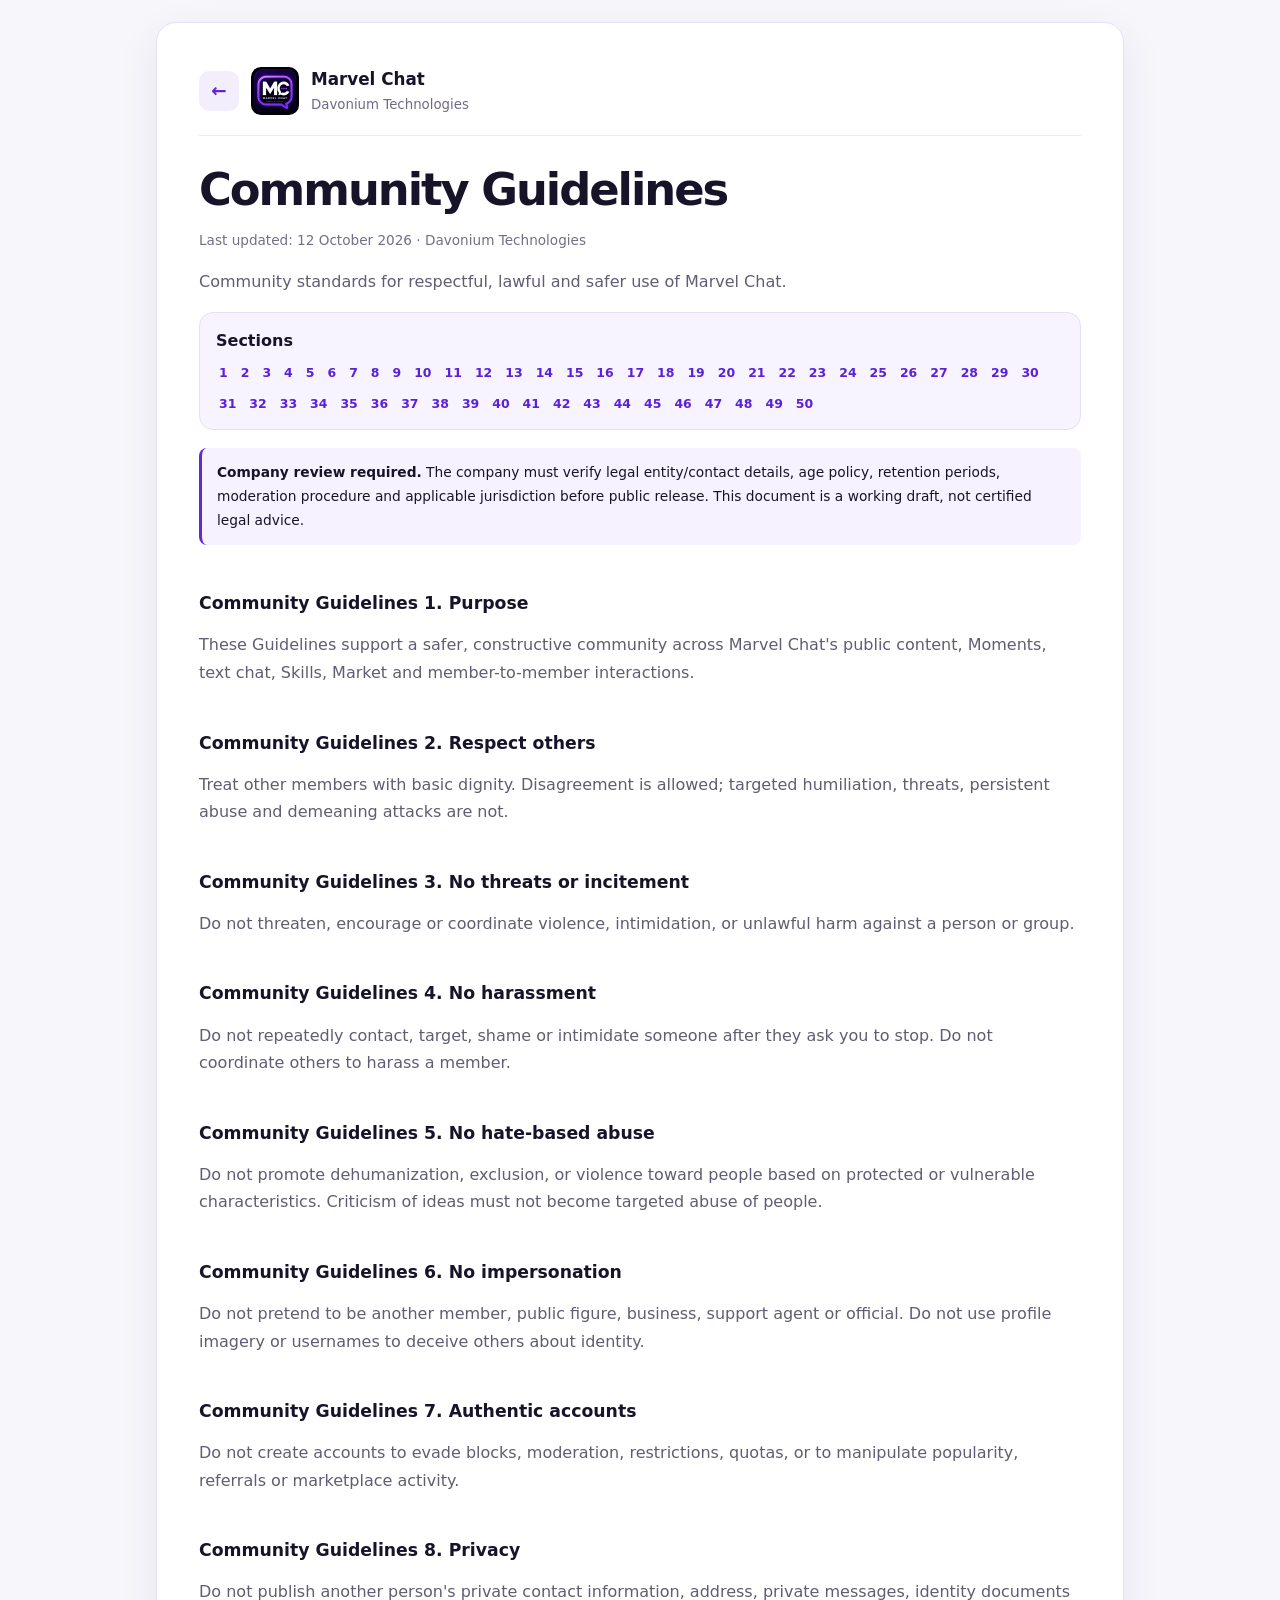
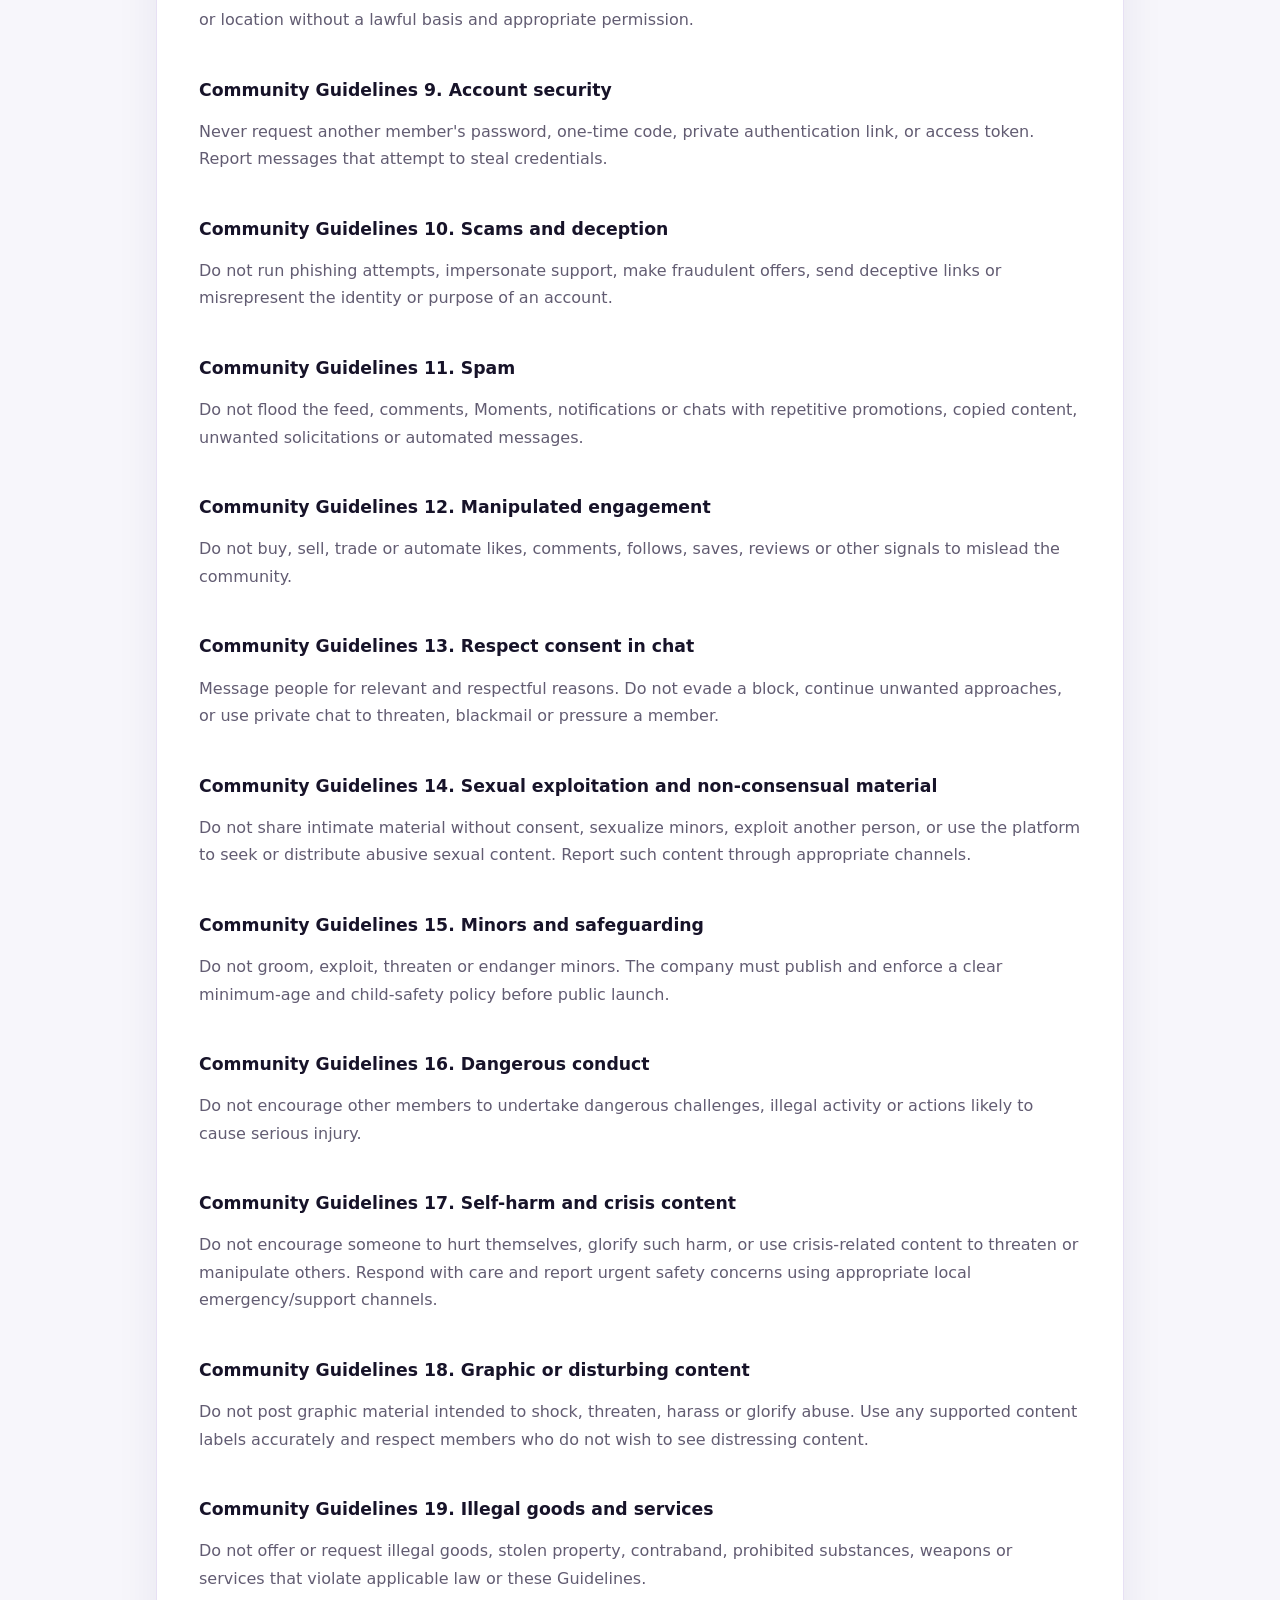
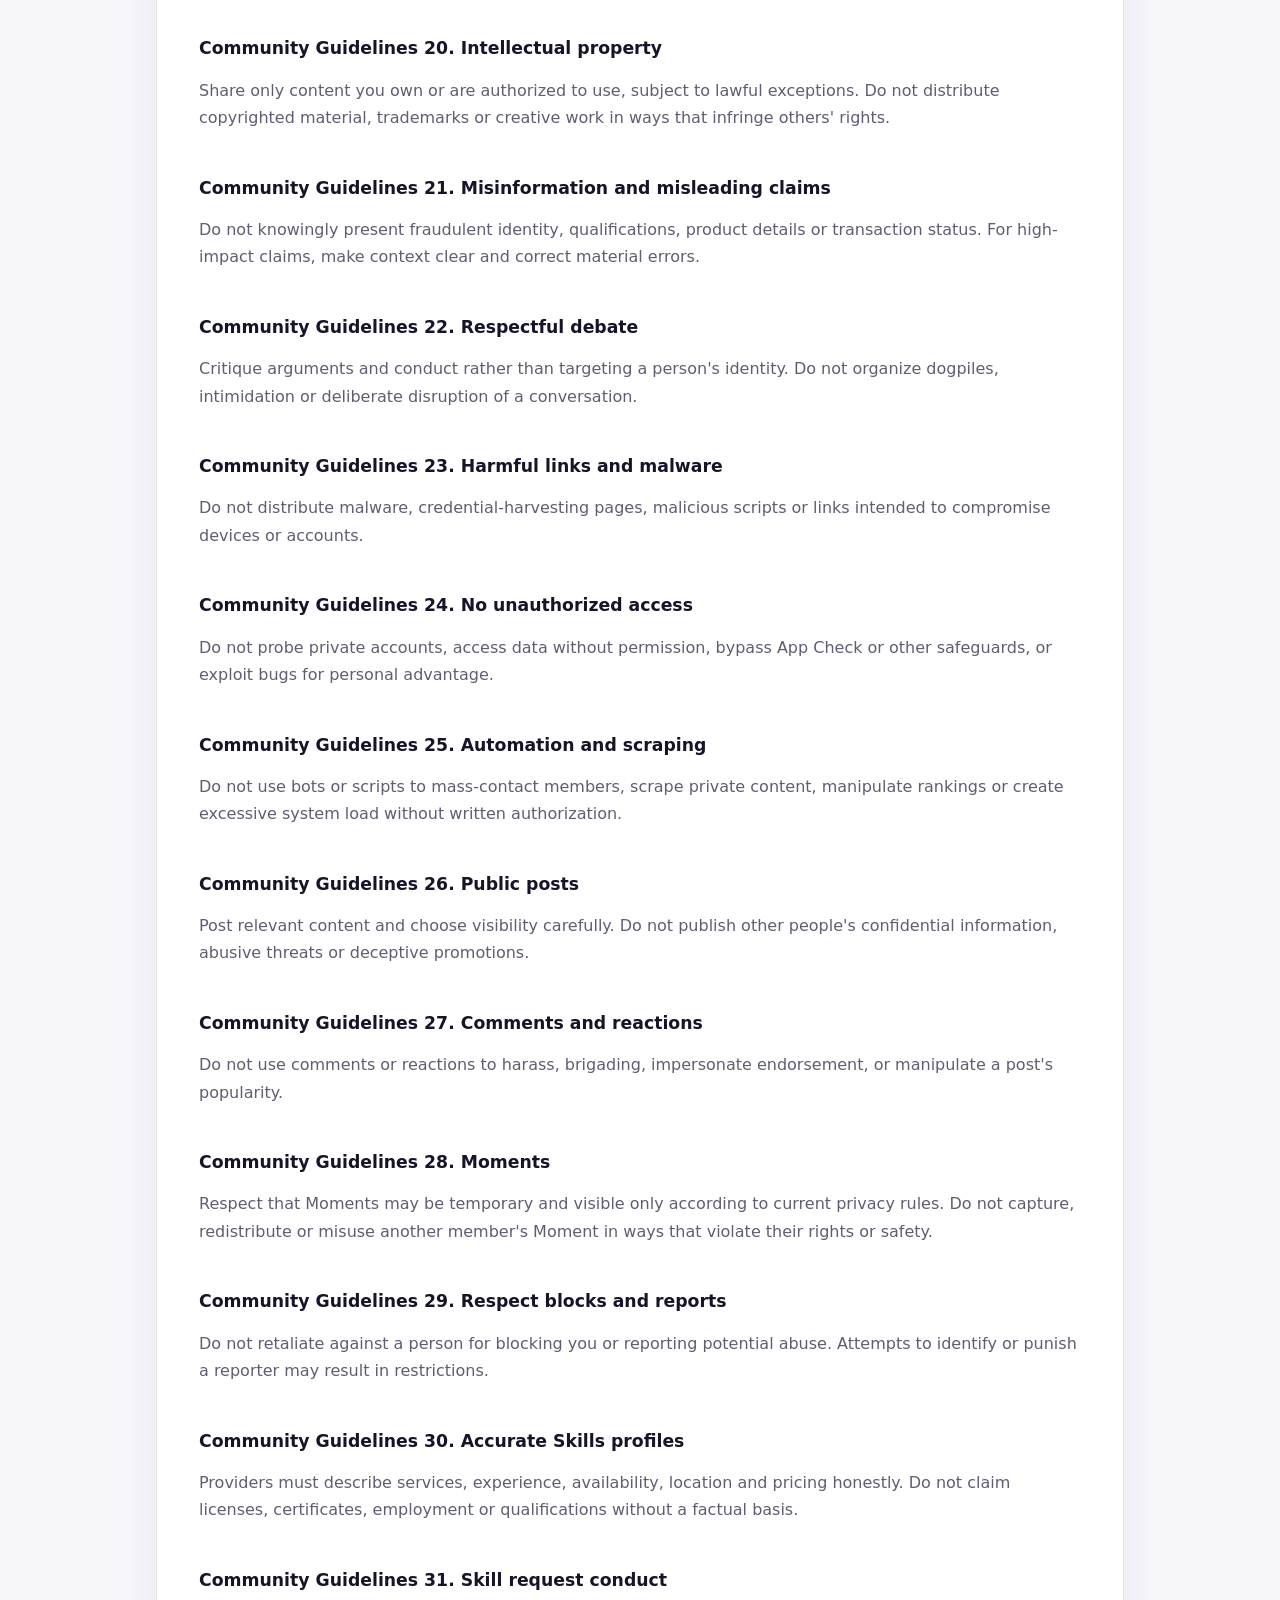
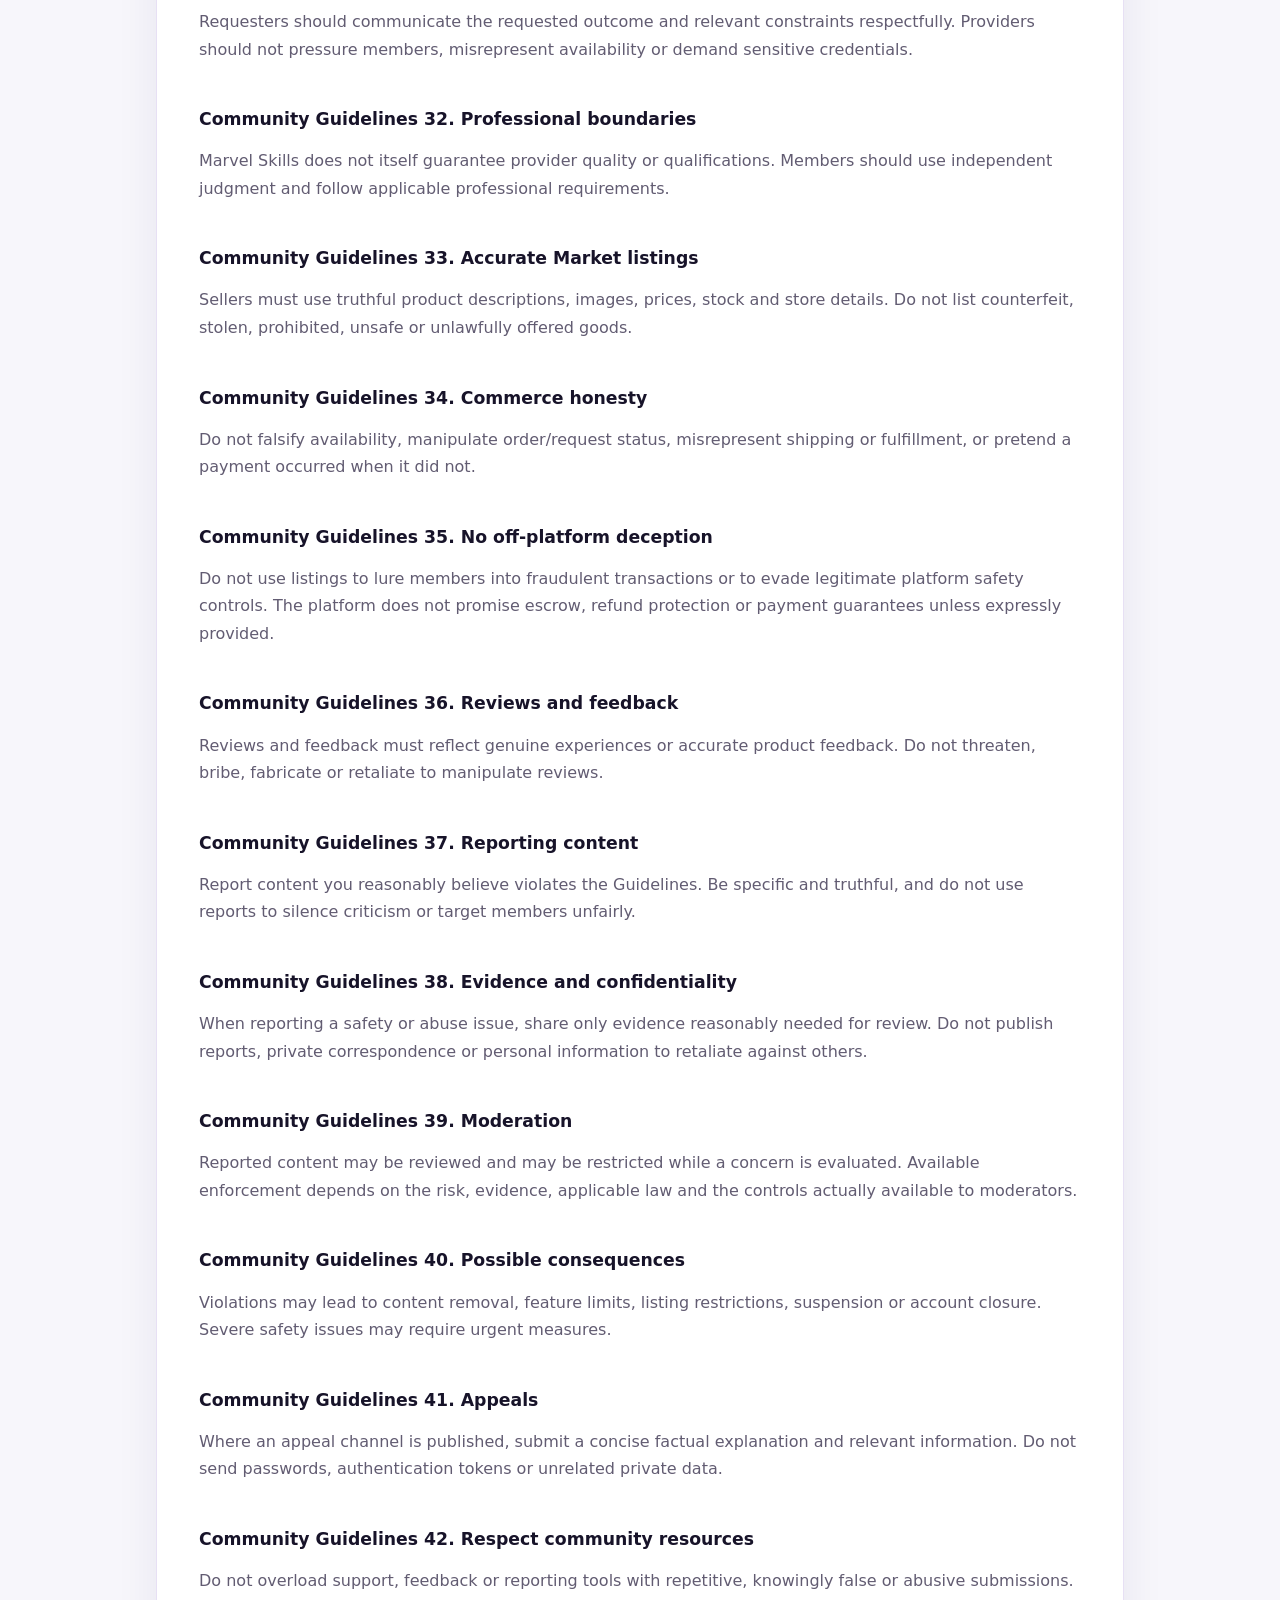
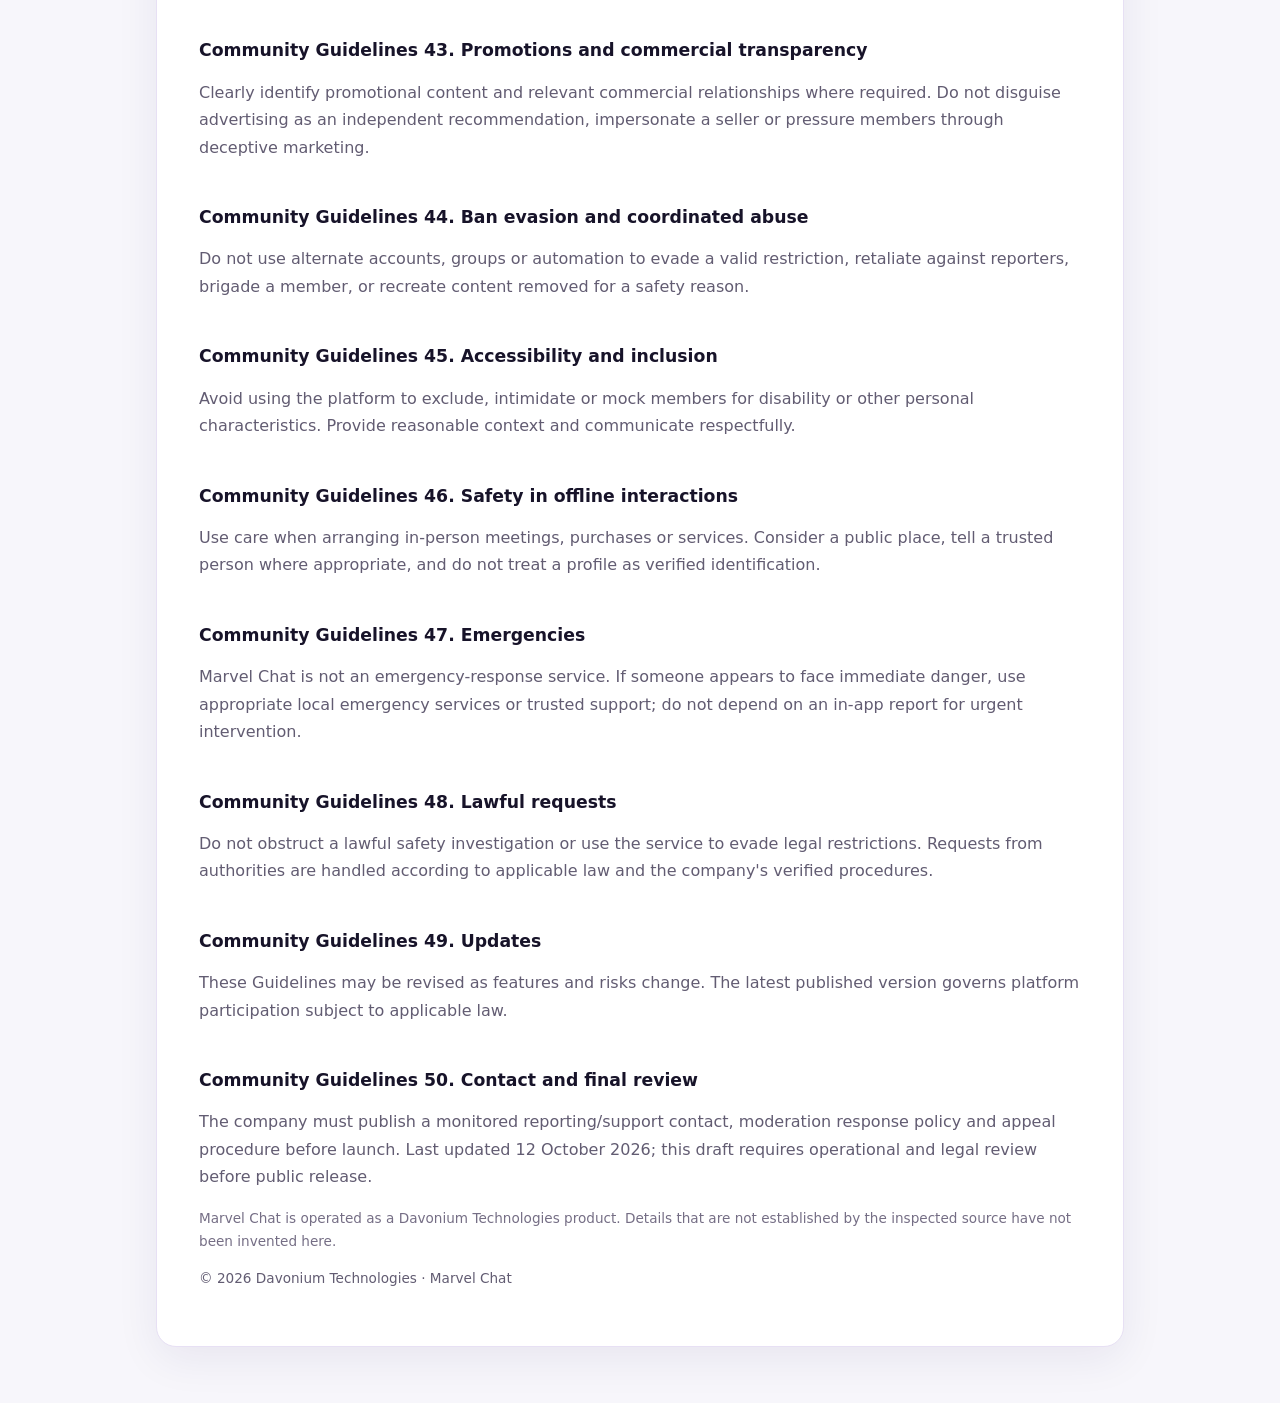
==== community-guidelines.html @ 9f025187 "Marvel Chat frontend release 2026-10-12" ====
<!doctype html>
<html lang="en"><head><meta charset="utf-8"><meta name="viewport" content="width=device-width,initial-scale=1,viewport-fit=cover"><meta name="description" content="Community standards for respectful, lawful and safer use of Marvel Chat."><link rel="icon" href="./assets/brand/icon-192.png"><link rel="canonical" href="https://marvelchat.davoniumtech.com/community-guidelines.html"><title>Community Guidelines — Marvel Chat</title><style>
:root{color-scheme:light}*{box-sizing:border-box}body{font-family:Inter,system-ui,-apple-system,BlinkMacSystemFont,"Segoe UI",sans-serif;max-width:1000px;margin:0 auto;padding:22px 16px 56px;background:#f7f6fb;color:#171329;line-height:1.72}main{background:#fff;padding:clamp(20px,4vw,42px);border-radius:20px;border:1px solid #e7e0f4;box-shadow:0 12px 44px rgba(35,20,80,.07)}header{display:flex;gap:12px;align-items:center;padding-bottom:18px;border-bottom:1px solid #eee8f7}header .legal-back{display:grid;place-items:center;flex:0 0 40px;width:40px;height:40px;border-radius:10px;background:#f3eefc;color:#5b21d6;font-weight:900;font-size:1.15rem;text-decoration:none}header img{width:48px;height:48px;border-radius:10px;object-fit:cover;clip-path:none}header strong{font-size:1.05rem}header small{display:block;color:#716a82}h1{font-size:clamp(2rem,5vw,2.8rem);letter-spacing:-.045em;margin:28px 0 6px;line-height:1.15}h2{margin-top:26px;font-size:1.08rem;line-height:1.4}p{color:#625c72}a{color:#5b21d6;text-decoration:none;font-weight:750}.legal-meta{font-size:.85rem;color:#756e85}.legal-toc{display:flex;flex-wrap:wrap;align-items:center;gap:7px;padding:14px 16px;border-radius:14px;background:#f7f3ff;border:1px solid #e7def8}.legal-toc strong{width:100%}.legal-toc a{padding:1px 3px;font-size:.78rem}.legal-notice{margin:18px 0;padding:13px 15px;background:#f6f2ff;border-left:3px solid #6527d8;border-radius:8px;font-size:.86rem}.legal-section{padding-top:2px}@media(max-width:600px){body{padding:10px 8px 32px}main{padding:20px 15px;border-radius:15px}}
</style></head><body><main><header><a class="legal-back" href="./" aria-label="Return to Marvel Chat">←</a><img src="./assets/brand/icon-192.png" alt="Marvel Chat"><div><strong>Marvel Chat</strong><small>Davonium Technologies</small></div></header><div id="legal-content"><h1>Community Guidelines</h1>
<p class="legal-meta">Last updated: 12 October 2026 · Davonium Technologies</p>
<p>Community standards for respectful, lawful and safer use of Marvel Chat.</p>
<div class="legal-toc"><strong>Sections</strong><a href="#s1">1</a> <a href="#s2">2</a> <a href="#s3">3</a> <a href="#s4">4</a> <a href="#s5">5</a> <a href="#s6">6</a> <a href="#s7">7</a> <a href="#s8">8</a> <a href="#s9">9</a> <a href="#s10">10</a> <a href="#s11">11</a> <a href="#s12">12</a> <a href="#s13">13</a> <a href="#s14">14</a> <a href="#s15">15</a> <a href="#s16">16</a> <a href="#s17">17</a> <a href="#s18">18</a> <a href="#s19">19</a> <a href="#s20">20</a> <a href="#s21">21</a> <a href="#s22">22</a> <a href="#s23">23</a> <a href="#s24">24</a> <a href="#s25">25</a> <a href="#s26">26</a> <a href="#s27">27</a> <a href="#s28">28</a> <a href="#s29">29</a> <a href="#s30">30</a> <a href="#s31">31</a> <a href="#s32">32</a> <a href="#s33">33</a> <a href="#s34">34</a> <a href="#s35">35</a> <a href="#s36">36</a> <a href="#s37">37</a> <a href="#s38">38</a> <a href="#s39">39</a> <a href="#s40">40</a> <a href="#s41">41</a> <a href="#s42">42</a> <a href="#s43">43</a> <a href="#s44">44</a> <a href="#s45">45</a> <a href="#s46">46</a> <a href="#s47">47</a> <a href="#s48">48</a> <a href="#s49">49</a> <a href="#s50">50</a></div>
<div class="legal-notice"><strong>Company review required.</strong> The company must verify legal entity/contact details, age policy, retention periods, moderation procedure and applicable jurisdiction before public release. This document is a working draft, not certified legal advice.</div>
<section class="legal-section" id="s1"><h2>Community Guidelines 1. Purpose</h2><p>These Guidelines support a safer, constructive community across Marvel Chat's public content, Moments, text chat, Skills, Market and member-to-member interactions.</p></section><section class="legal-section" id="s2"><h2>Community Guidelines 2. Respect others</h2><p>Treat other members with basic dignity. Disagreement is allowed; targeted humiliation, threats, persistent abuse and demeaning attacks are not.</p></section><section class="legal-section" id="s3"><h2>Community Guidelines 3. No threats or incitement</h2><p>Do not threaten, encourage or coordinate violence, intimidation, or unlawful harm against a person or group.</p></section><section class="legal-section" id="s4"><h2>Community Guidelines 4. No harassment</h2><p>Do not repeatedly contact, target, shame or intimidate someone after they ask you to stop. Do not coordinate others to harass a member.</p></section><section class="legal-section" id="s5"><h2>Community Guidelines 5. No hate-based abuse</h2><p>Do not promote dehumanization, exclusion, or violence toward people based on protected or vulnerable characteristics. Criticism of ideas must not become targeted abuse of people.</p></section><section class="legal-section" id="s6"><h2>Community Guidelines 6. No impersonation</h2><p>Do not pretend to be another member, public figure, business, support agent or official. Do not use profile imagery or usernames to deceive others about identity.</p></section><section class="legal-section" id="s7"><h2>Community Guidelines 7. Authentic accounts</h2><p>Do not create accounts to evade blocks, moderation, restrictions, quotas, or to manipulate popularity, referrals or marketplace activity.</p></section><section class="legal-section" id="s8"><h2>Community Guidelines 8. Privacy</h2><p>Do not publish another person's private contact information, address, private messages, identity documents or location without a lawful basis and appropriate permission.</p></section><section class="legal-section" id="s9"><h2>Community Guidelines 9. Account security</h2><p>Never request another member's password, one-time code, private authentication link, or access token. Report messages that attempt to steal credentials.</p></section><section class="legal-section" id="s10"><h2>Community Guidelines 10. Scams and deception</h2><p>Do not run phishing attempts, impersonate support, make fraudulent offers, send deceptive links or misrepresent the identity or purpose of an account.</p></section><section class="legal-section" id="s11"><h2>Community Guidelines 11. Spam</h2><p>Do not flood the feed, comments, Moments, notifications or chats with repetitive promotions, copied content, unwanted solicitations or automated messages.</p></section><section class="legal-section" id="s12"><h2>Community Guidelines 12. Manipulated engagement</h2><p>Do not buy, sell, trade or automate likes, comments, follows, saves, reviews or other signals to mislead the community.</p></section><section class="legal-section" id="s13"><h2>Community Guidelines 13. Respect consent in chat</h2><p>Message people for relevant and respectful reasons. Do not evade a block, continue unwanted approaches, or use private chat to threaten, blackmail or pressure a member.</p></section><section class="legal-section" id="s14"><h2>Community Guidelines 14. Sexual exploitation and non-consensual material</h2><p>Do not share intimate material without consent, sexualize minors, exploit another person, or use the platform to seek or distribute abusive sexual content. Report such content through appropriate channels.</p></section><section class="legal-section" id="s15"><h2>Community Guidelines 15. Minors and safeguarding</h2><p>Do not groom, exploit, threaten or endanger minors. The company must publish and enforce a clear minimum-age and child-safety policy before public launch.</p></section><section class="legal-section" id="s16"><h2>Community Guidelines 16. Dangerous conduct</h2><p>Do not encourage other members to undertake dangerous challenges, illegal activity or actions likely to cause serious injury.</p></section><section class="legal-section" id="s17"><h2>Community Guidelines 17. Self-harm and crisis content</h2><p>Do not encourage someone to hurt themselves, glorify such harm, or use crisis-related content to threaten or manipulate others. Respond with care and report urgent safety concerns using appropriate local emergency/support channels.</p></section><section class="legal-section" id="s18"><h2>Community Guidelines 18. Graphic or disturbing content</h2><p>Do not post graphic material intended to shock, threaten, harass or glorify abuse. Use any supported content labels accurately and respect members who do not wish to see distressing content.</p></section><section class="legal-section" id="s19"><h2>Community Guidelines 19. Illegal goods and services</h2><p>Do not offer or request illegal goods, stolen property, contraband, prohibited substances, weapons or services that violate applicable law or these Guidelines.</p></section><section class="legal-section" id="s20"><h2>Community Guidelines 20. Intellectual property</h2><p>Share only content you own or are authorized to use, subject to lawful exceptions. Do not distribute copyrighted material, trademarks or creative work in ways that infringe others' rights.</p></section><section class="legal-section" id="s21"><h2>Community Guidelines 21. Misinformation and misleading claims</h2><p>Do not knowingly present fraudulent identity, qualifications, product details or transaction status. For high-impact claims, make context clear and correct material errors.</p></section><section class="legal-section" id="s22"><h2>Community Guidelines 22. Respectful debate</h2><p>Critique arguments and conduct rather than targeting a person's identity. Do not organize dogpiles, intimidation or deliberate disruption of a conversation.</p></section><section class="legal-section" id="s23"><h2>Community Guidelines 23. Harmful links and malware</h2><p>Do not distribute malware, credential-harvesting pages, malicious scripts or links intended to compromise devices or accounts.</p></section><section class="legal-section" id="s24"><h2>Community Guidelines 24. No unauthorized access</h2><p>Do not probe private accounts, access data without permission, bypass App Check or other safeguards, or exploit bugs for personal advantage.</p></section><section class="legal-section" id="s25"><h2>Community Guidelines 25. Automation and scraping</h2><p>Do not use bots or scripts to mass-contact members, scrape private content, manipulate rankings or create excessive system load without written authorization.</p></section><section class="legal-section" id="s26"><h2>Community Guidelines 26. Public posts</h2><p>Post relevant content and choose visibility carefully. Do not publish other people's confidential information, abusive threats or deceptive promotions.</p></section><section class="legal-section" id="s27"><h2>Community Guidelines 27. Comments and reactions</h2><p>Do not use comments or reactions to harass, brigading, impersonate endorsement, or manipulate a post's popularity.</p></section><section class="legal-section" id="s28"><h2>Community Guidelines 28. Moments</h2><p>Respect that Moments may be temporary and visible only according to current privacy rules. Do not capture, redistribute or misuse another member's Moment in ways that violate their rights or safety.</p></section><section class="legal-section" id="s29"><h2>Community Guidelines 29. Respect blocks and reports</h2><p>Do not retaliate against a person for blocking you or reporting potential abuse. Attempts to identify or punish a reporter may result in restrictions.</p></section><section class="legal-section" id="s30"><h2>Community Guidelines 30. Accurate Skills profiles</h2><p>Providers must describe services, experience, availability, location and pricing honestly. Do not claim licenses, certificates, employment or qualifications without a factual basis.</p></section><section class="legal-section" id="s31"><h2>Community Guidelines 31. Skill request conduct</h2><p>Requesters should communicate the requested outcome and relevant constraints respectfully. Providers should not pressure members, misrepresent availability or demand sensitive credentials.</p></section><section class="legal-section" id="s32"><h2>Community Guidelines 32. Professional boundaries</h2><p>Marvel Skills does not itself guarantee provider quality or qualifications. Members should use independent judgment and follow applicable professional requirements.</p></section><section class="legal-section" id="s33"><h2>Community Guidelines 33. Accurate Market listings</h2><p>Sellers must use truthful product descriptions, images, prices, stock and store details. Do not list counterfeit, stolen, prohibited, unsafe or unlawfully offered goods.</p></section><section class="legal-section" id="s34"><h2>Community Guidelines 34. Commerce honesty</h2><p>Do not falsify availability, manipulate order/request status, misrepresent shipping or fulfillment, or pretend a payment occurred when it did not.</p></section><section class="legal-section" id="s35"><h2>Community Guidelines 35. No off-platform deception</h2><p>Do not use listings to lure members into fraudulent transactions or to evade legitimate platform safety controls. The platform does not promise escrow, refund protection or payment guarantees unless expressly provided.</p></section><section class="legal-section" id="s36"><h2>Community Guidelines 36. Reviews and feedback</h2><p>Reviews and feedback must reflect genuine experiences or accurate product feedback. Do not threaten, bribe, fabricate or retaliate to manipulate reviews.</p></section><section class="legal-section" id="s37"><h2>Community Guidelines 37. Reporting content</h2><p>Report content you reasonably believe violates the Guidelines. Be specific and truthful, and do not use reports to silence criticism or target members unfairly.</p></section><section class="legal-section" id="s38"><h2>Community Guidelines 38. Evidence and confidentiality</h2><p>When reporting a safety or abuse issue, share only evidence reasonably needed for review. Do not publish reports, private correspondence or personal information to retaliate against others.</p></section><section class="legal-section" id="s39"><h2>Community Guidelines 39. Moderation</h2><p>Reported content may be reviewed and may be restricted while a concern is evaluated. Available enforcement depends on the risk, evidence, applicable law and the controls actually available to moderators.</p></section><section class="legal-section" id="s40"><h2>Community Guidelines 40. Possible consequences</h2><p>Violations may lead to content removal, feature limits, listing restrictions, suspension or account closure. Severe safety issues may require urgent measures.</p></section><section class="legal-section" id="s41"><h2>Community Guidelines 41. Appeals</h2><p>Where an appeal channel is published, submit a concise factual explanation and relevant information. Do not send passwords, authentication tokens or unrelated private data.</p></section><section class="legal-section" id="s42"><h2>Community Guidelines 42. Respect community resources</h2><p>Do not overload support, feedback or reporting tools with repetitive, knowingly false or abusive submissions.</p></section><section class="legal-section" id="s43"><h2>Community Guidelines 43. Promotions and commercial transparency</h2><p>Clearly identify promotional content and relevant commercial relationships where required. Do not disguise advertising as an independent recommendation, impersonate a seller or pressure members through deceptive marketing.</p></section><section class="legal-section" id="s44"><h2>Community Guidelines 44. Ban evasion and coordinated abuse</h2><p>Do not use alternate accounts, groups or automation to evade a valid restriction, retaliate against reporters, brigade a member, or recreate content removed for a safety reason.</p></section><section class="legal-section" id="s45"><h2>Community Guidelines 45. Accessibility and inclusion</h2><p>Avoid using the platform to exclude, intimidate or mock members for disability or other personal characteristics. Provide reasonable context and communicate respectfully.</p></section><section class="legal-section" id="s46"><h2>Community Guidelines 46. Safety in offline interactions</h2><p>Use care when arranging in-person meetings, purchases or services. Consider a public place, tell a trusted person where appropriate, and do not treat a profile as verified identification.</p></section><section class="legal-section" id="s47"><h2>Community Guidelines 47. Emergencies</h2><p>Marvel Chat is not an emergency-response service. If someone appears to face immediate danger, use appropriate local emergency services or trusted support; do not depend on an in-app report for urgent intervention.</p></section><section class="legal-section" id="s48"><h2>Community Guidelines 48. Lawful requests</h2><p>Do not obstruct a lawful safety investigation or use the service to evade legal restrictions. Requests from authorities are handled according to applicable law and the company's verified procedures.</p></section><section class="legal-section" id="s49"><h2>Community Guidelines 49. Updates</h2><p>These Guidelines may be revised as features and risks change. The latest published version governs platform participation subject to applicable law.</p></section><section class="legal-section" id="s50"><h2>Community Guidelines 50. Contact and final review</h2><p>The company must publish a monitored reporting/support contact, moderation response policy and appeal procedure before launch. Last updated 12 October 2026; this draft requires operational and legal review before public release.</p></section>
<p class="legal-meta">Marvel Chat is operated as a Davonium Technologies product. Details that are not established by the inspected source have not been invented here.</p></div><footer class="legal-meta"><p>© 2026 Davonium Technologies · Marvel Chat</p></footer></main></body></html>
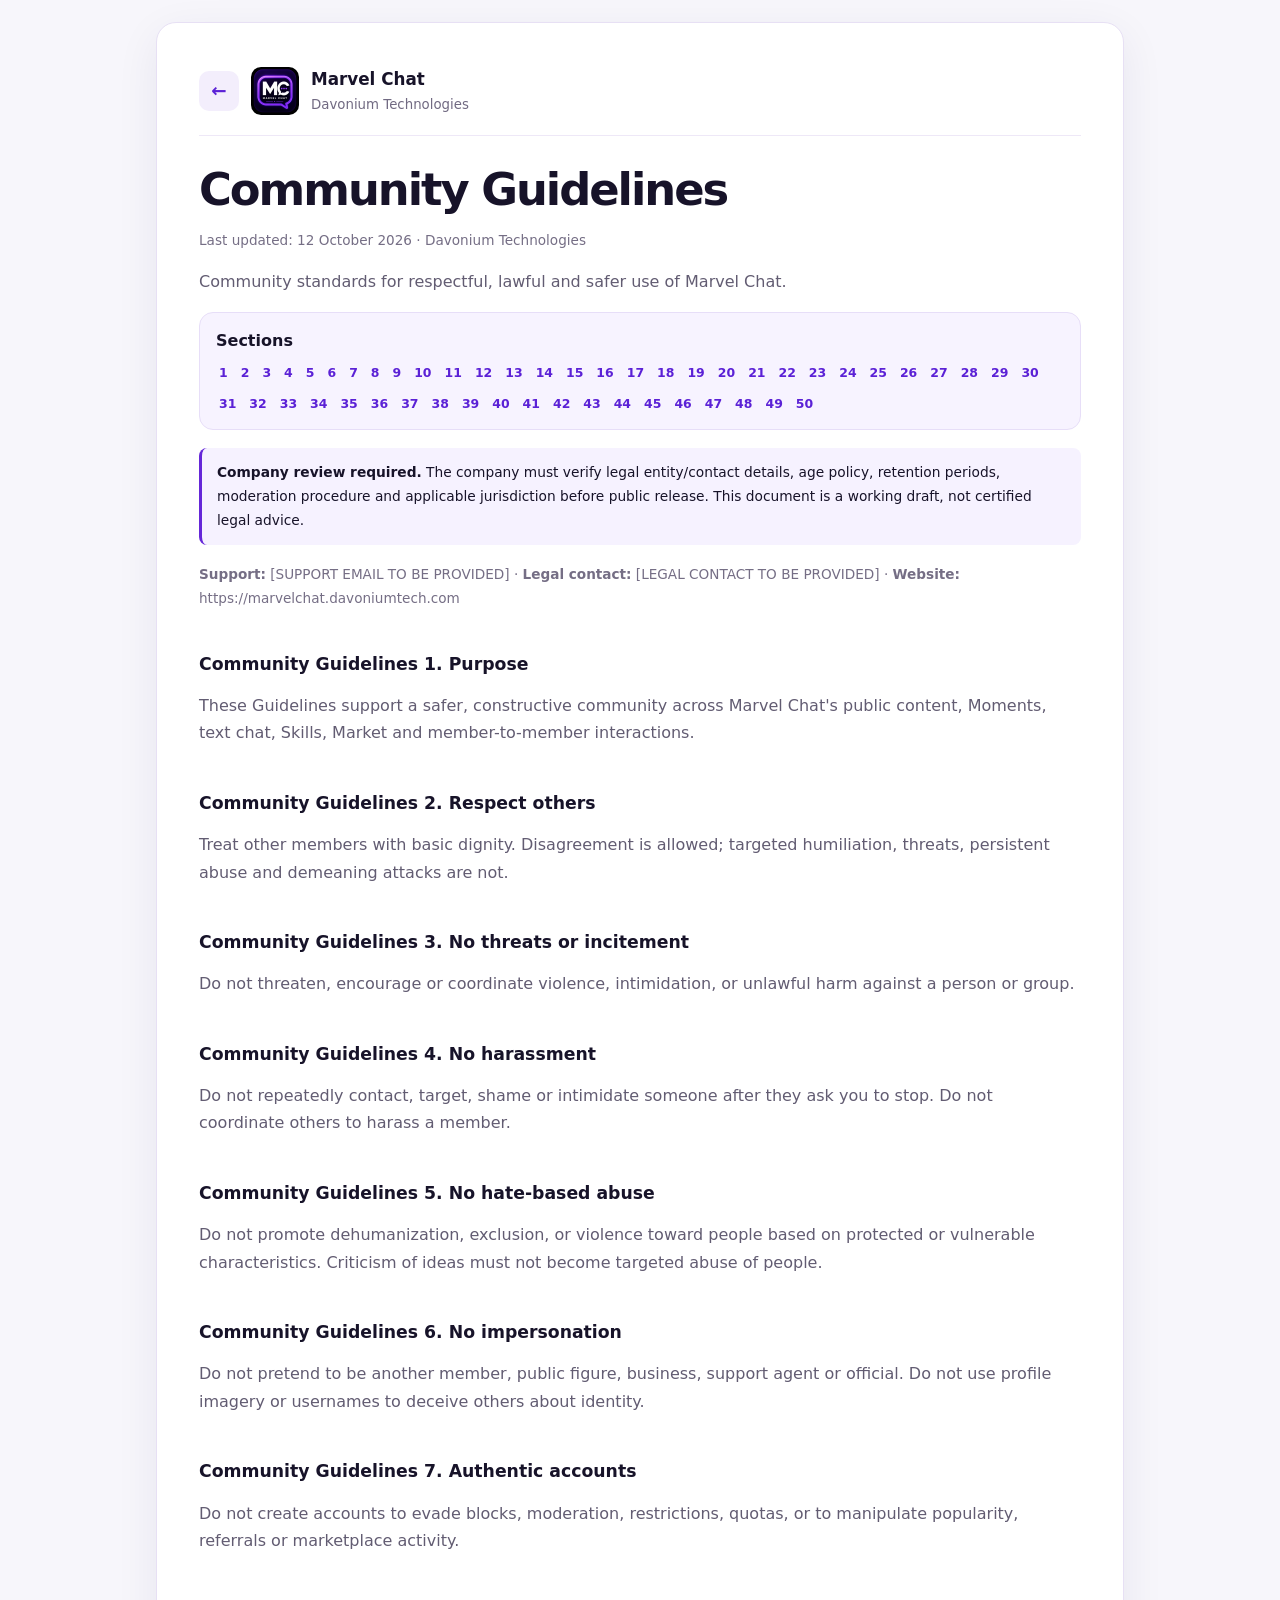
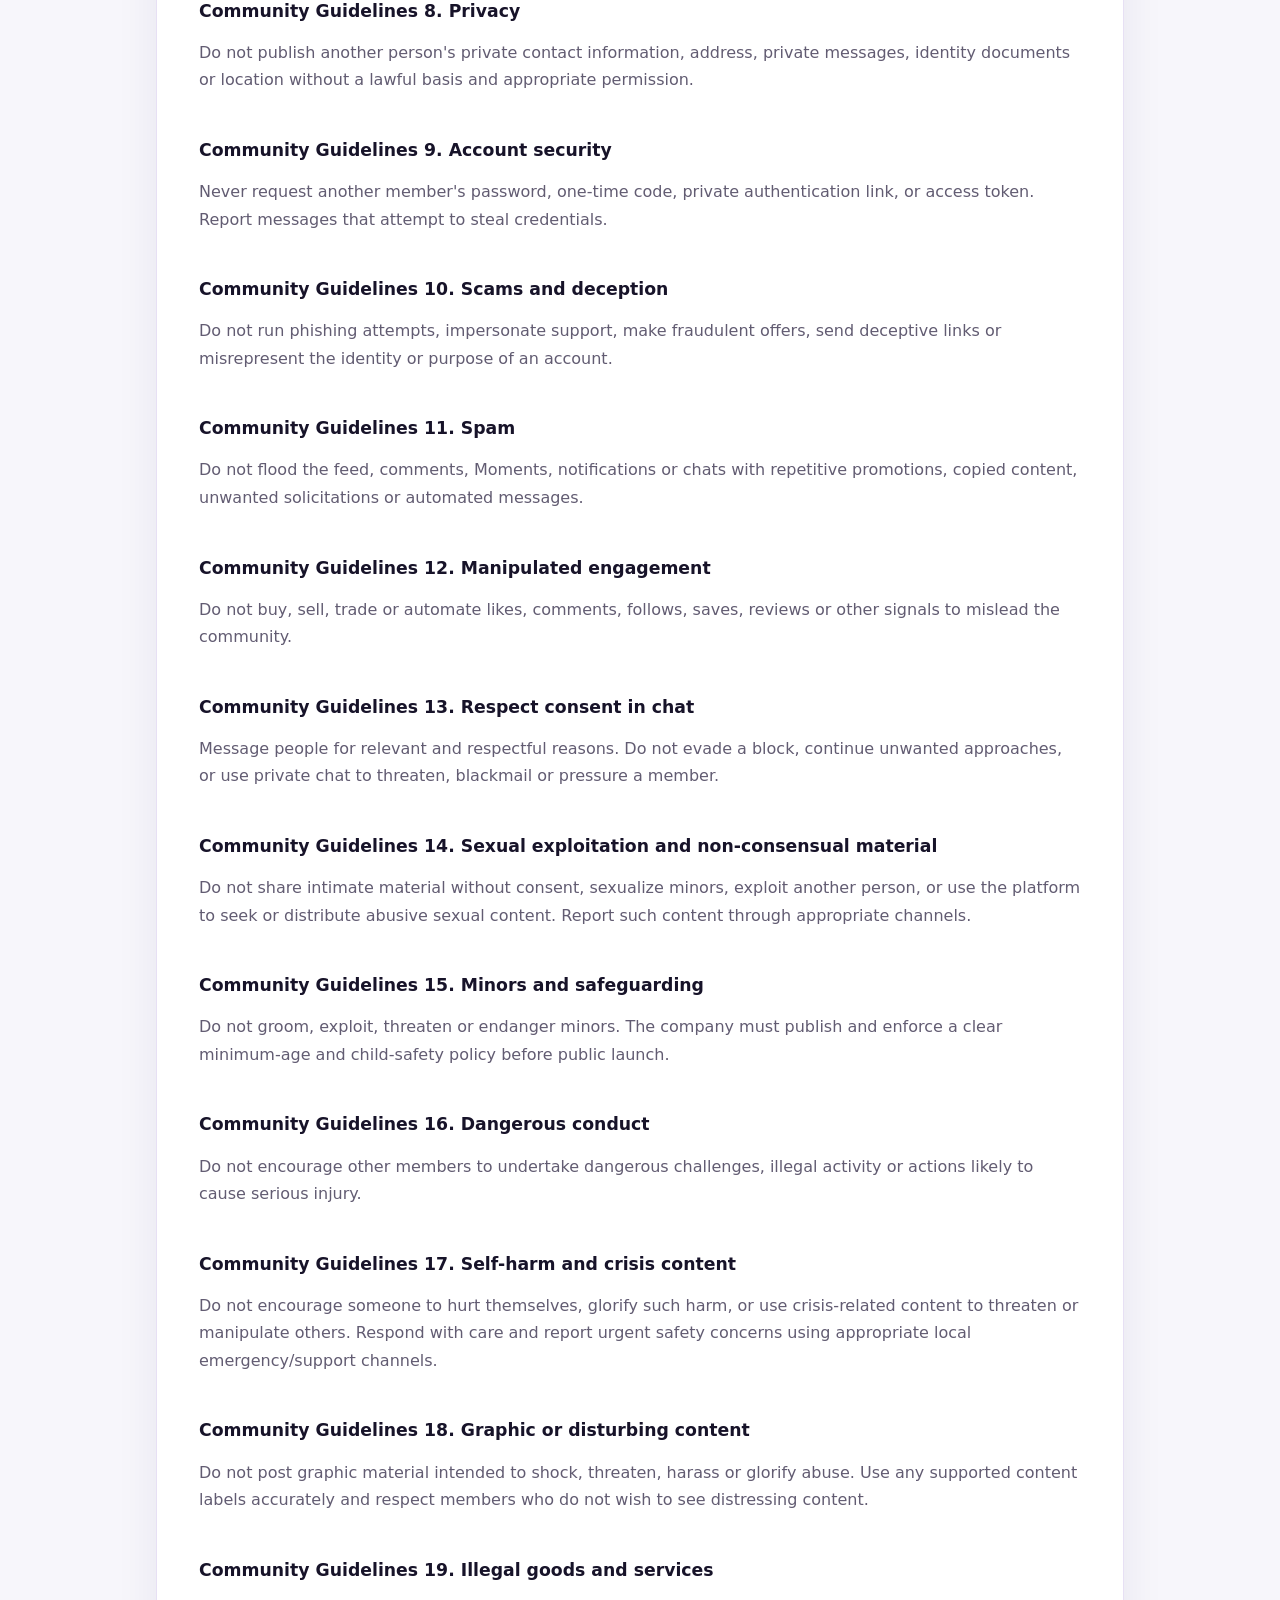
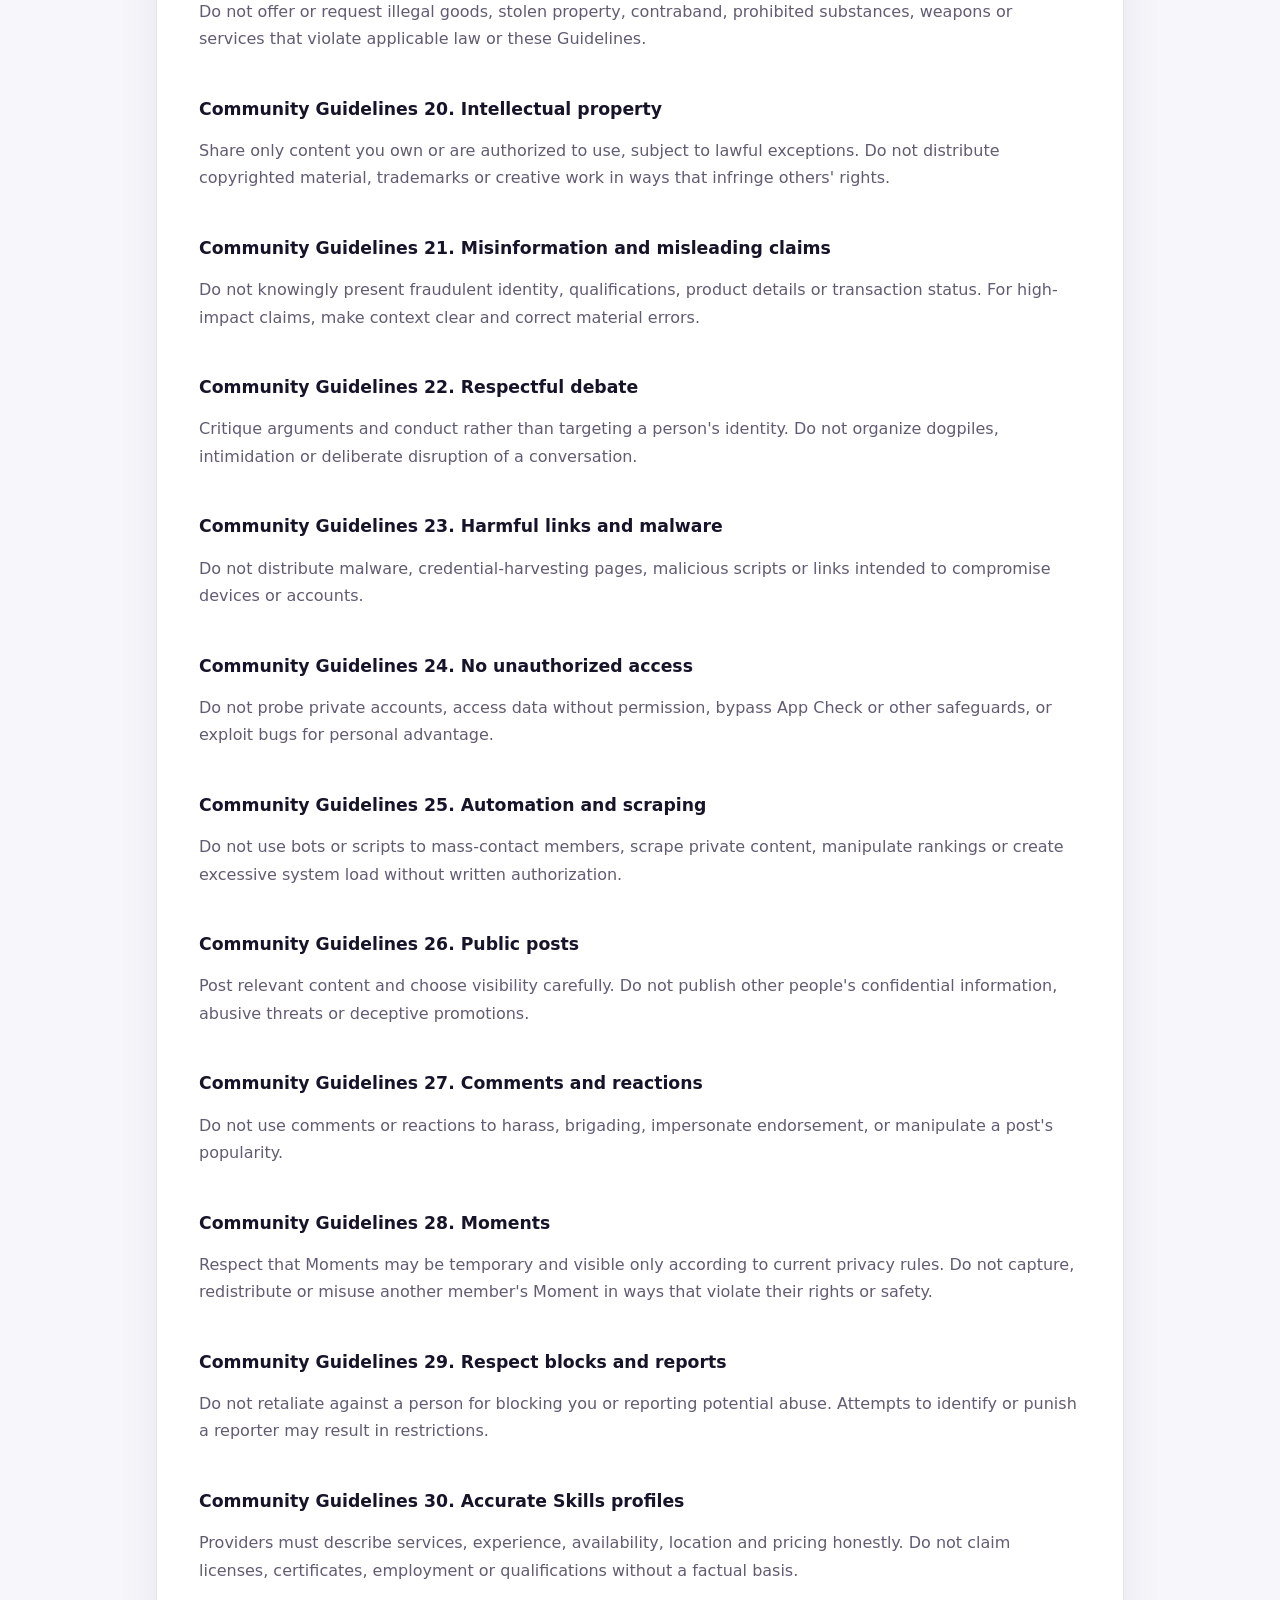
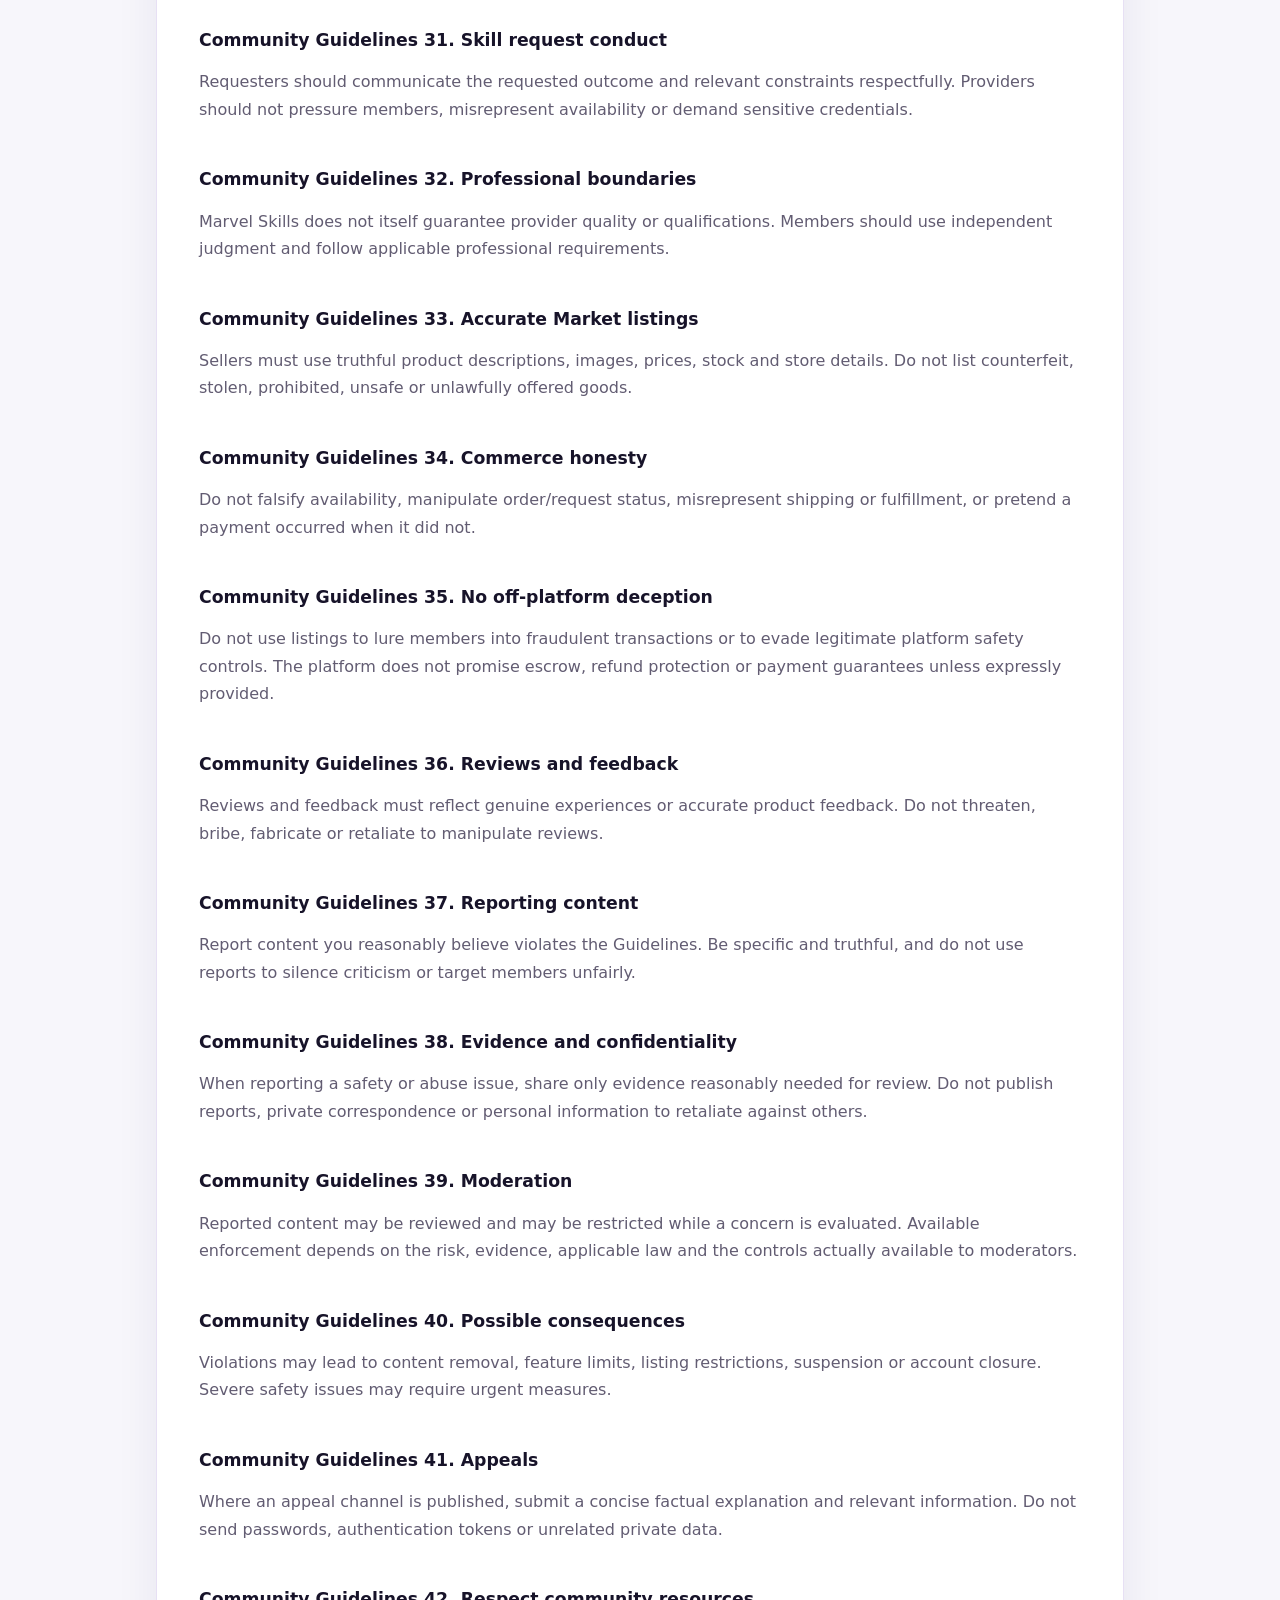
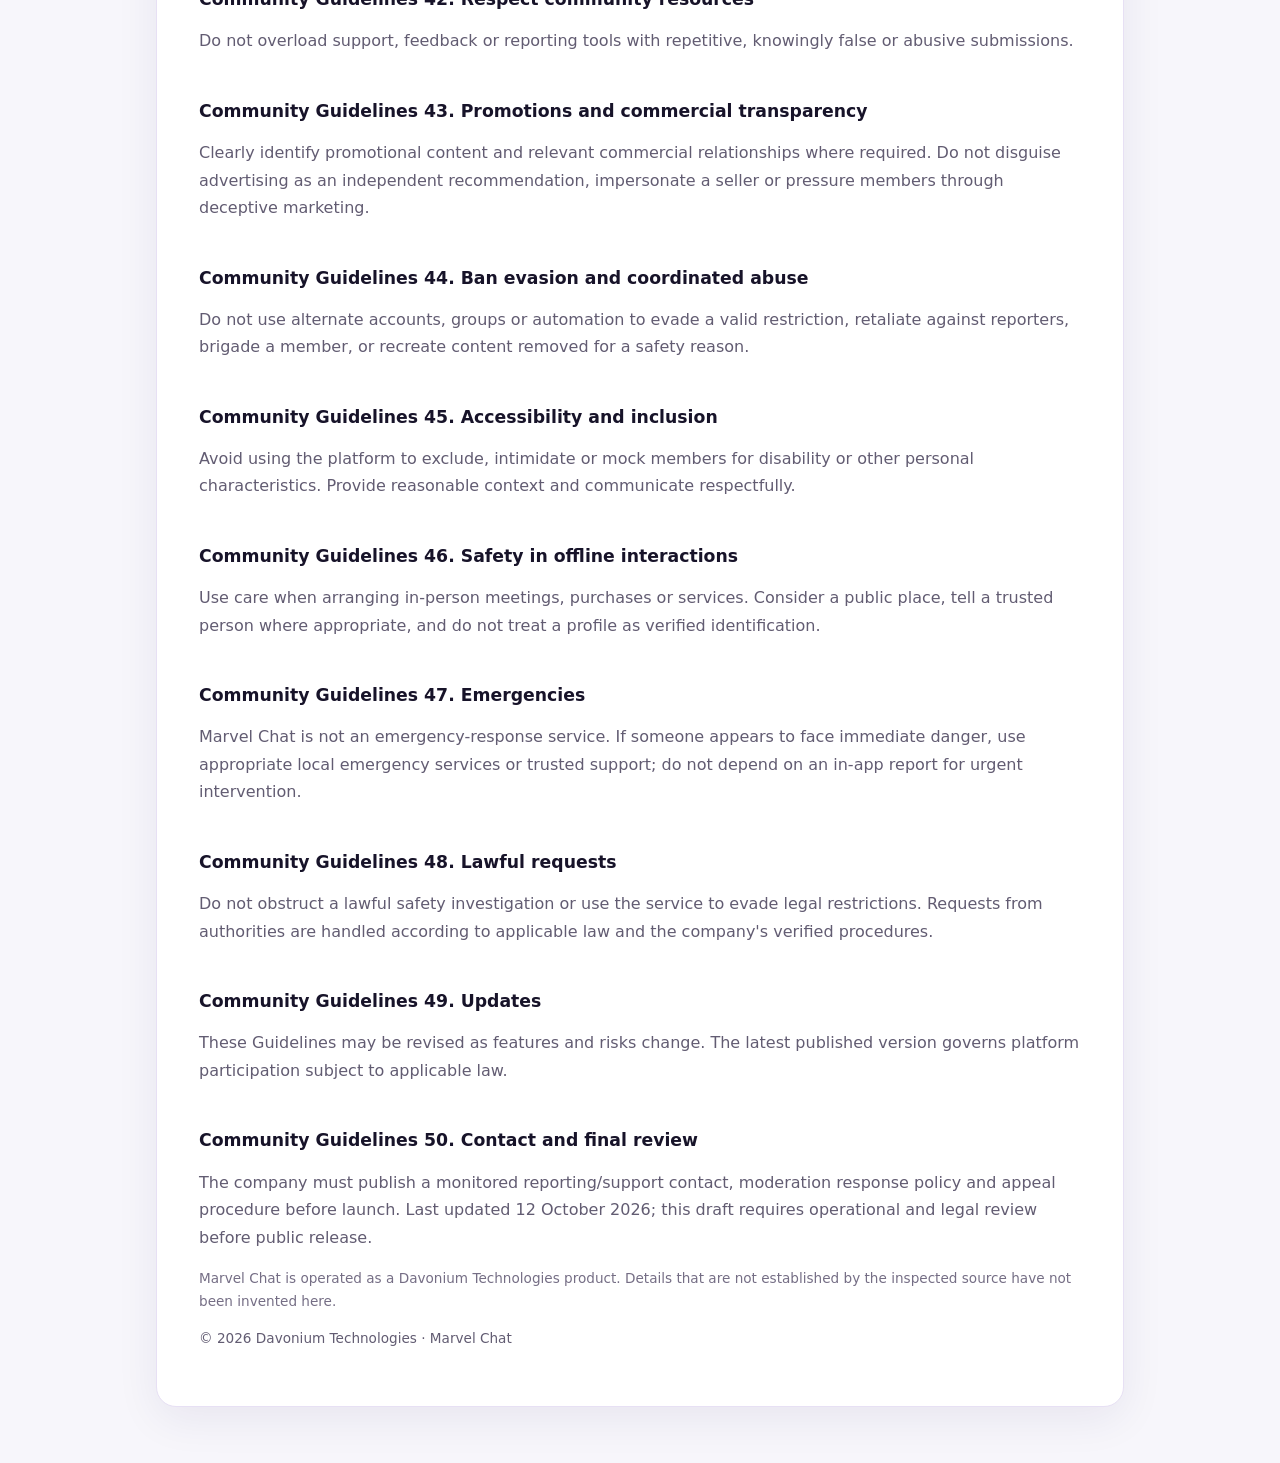
==== commit 6f8f3f58: "Marvel Chat frontend release 2026-10-13" ====
--- a/community-guidelines.html
+++ b/community-guidelines.html
@@ -6,5 +6,6 @@
 <p>Community standards for respectful, lawful and safer use of Marvel Chat.</p>
 <div class="legal-toc"><strong>Sections</strong><a href="#s1">1</a> <a href="#s2">2</a> <a href="#s3">3</a> <a href="#s4">4</a> <a href="#s5">5</a> <a href="#s6">6</a> <a href="#s7">7</a> <a href="#s8">8</a> <a href="#s9">9</a> <a href="#s10">10</a> <a href="#s11">11</a> <a href="#s12">12</a> <a href="#s13">13</a> <a href="#s14">14</a> <a href="#s15">15</a> <a href="#s16">16</a> <a href="#s17">17</a> <a href="#s18">18</a> <a href="#s19">19</a> <a href="#s20">20</a> <a href="#s21">21</a> <a href="#s22">22</a> <a href="#s23">23</a> <a href="#s24">24</a> <a href="#s25">25</a> <a href="#s26">26</a> <a href="#s27">27</a> <a href="#s28">28</a> <a href="#s29">29</a> <a href="#s30">30</a> <a href="#s31">31</a> <a href="#s32">32</a> <a href="#s33">33</a> <a href="#s34">34</a> <a href="#s35">35</a> <a href="#s36">36</a> <a href="#s37">37</a> <a href="#s38">38</a> <a href="#s39">39</a> <a href="#s40">40</a> <a href="#s41">41</a> <a href="#s42">42</a> <a href="#s43">43</a> <a href="#s44">44</a> <a href="#s45">45</a> <a href="#s46">46</a> <a href="#s47">47</a> <a href="#s48">48</a> <a href="#s49">49</a> <a href="#s50">50</a></div>
 <div class="legal-notice"><strong>Company review required.</strong> The company must verify legal entity/contact details, age policy, retention periods, moderation procedure and applicable jurisdiction before public release. This document is a working draft, not certified legal advice.</div>
+<p class="legal-meta"><strong>Support:</strong> [SUPPORT EMAIL TO BE PROVIDED] · <strong>Legal contact:</strong> [LEGAL CONTACT TO BE PROVIDED] · <strong>Website:</strong> https://marvelchat.davoniumtech.com</p>
 <section class="legal-section" id="s1"><h2>Community Guidelines 1. Purpose</h2><p>These Guidelines support a safer, constructive community across Marvel Chat's public content, Moments, text chat, Skills, Market and member-to-member interactions.</p></section><section class="legal-section" id="s2"><h2>Community Guidelines 2. Respect others</h2><p>Treat other members with basic dignity. Disagreement is allowed; targeted humiliation, threats, persistent abuse and demeaning attacks are not.</p></section><section class="legal-section" id="s3"><h2>Community Guidelines 3. No threats or incitement</h2><p>Do not threaten, encourage or coordinate violence, intimidation, or unlawful harm against a person or group.</p></section><section class="legal-section" id="s4"><h2>Community Guidelines 4. No harassment</h2><p>Do not repeatedly contact, target, shame or intimidate someone after they ask you to stop. Do not coordinate others to harass a member.</p></section><section class="legal-section" id="s5"><h2>Community Guidelines 5. No hate-based abuse</h2><p>Do not promote dehumanization, exclusion, or violence toward people based on protected or vulnerable characteristics. Criticism of ideas must not become targeted abuse of people.</p></section><section class="legal-section" id="s6"><h2>Community Guidelines 6. No impersonation</h2><p>Do not pretend to be another member, public figure, business, support agent or official. Do not use profile imagery or usernames to deceive others about identity.</p></section><section class="legal-section" id="s7"><h2>Community Guidelines 7. Authentic accounts</h2><p>Do not create accounts to evade blocks, moderation, restrictions, quotas, or to manipulate popularity, referrals or marketplace activity.</p></section><section class="legal-section" id="s8"><h2>Community Guidelines 8. Privacy</h2><p>Do not publish another person's private contact information, address, private messages, identity documents or location without a lawful basis and appropriate permission.</p></section><section class="legal-section" id="s9"><h2>Community Guidelines 9. Account security</h2><p>Never request another member's password, one-time code, private authentication link, or access token. Report messages that attempt to steal credentials.</p></section><section class="legal-section" id="s10"><h2>Community Guidelines 10. Scams and deception</h2><p>Do not run phishing attempts, impersonate support, make fraudulent offers, send deceptive links or misrepresent the identity or purpose of an account.</p></section><section class="legal-section" id="s11"><h2>Community Guidelines 11. Spam</h2><p>Do not flood the feed, comments, Moments, notifications or chats with repetitive promotions, copied content, unwanted solicitations or automated messages.</p></section><section class="legal-section" id="s12"><h2>Community Guidelines 12. Manipulated engagement</h2><p>Do not buy, sell, trade or automate likes, comments, follows, saves, reviews or other signals to mislead the community.</p></section><section class="legal-section" id="s13"><h2>Community Guidelines 13. Respect consent in chat</h2><p>Message people for relevant and respectful reasons. Do not evade a block, continue unwanted approaches, or use private chat to threaten, blackmail or pressure a member.</p></section><section class="legal-section" id="s14"><h2>Community Guidelines 14. Sexual exploitation and non-consensual material</h2><p>Do not share intimate material without consent, sexualize minors, exploit another person, or use the platform to seek or distribute abusive sexual content. Report such content through appropriate channels.</p></section><section class="legal-section" id="s15"><h2>Community Guidelines 15. Minors and safeguarding</h2><p>Do not groom, exploit, threaten or endanger minors. The company must publish and enforce a clear minimum-age and child-safety policy before public launch.</p></section><section class="legal-section" id="s16"><h2>Community Guidelines 16. Dangerous conduct</h2><p>Do not encourage other members to undertake dangerous challenges, illegal activity or actions likely to cause serious injury.</p></section><section class="legal-section" id="s17"><h2>Community Guidelines 17. Self-harm and crisis content</h2><p>Do not encourage someone to hurt themselves, glorify such harm, or use crisis-related content to threaten or manipulate others. Respond with care and report urgent safety concerns using appropriate local emergency/support channels.</p></section><section class="legal-section" id="s18"><h2>Community Guidelines 18. Graphic or disturbing content</h2><p>Do not post graphic material intended to shock, threaten, harass or glorify abuse. Use any supported content labels accurately and respect members who do not wish to see distressing content.</p></section><section class="legal-section" id="s19"><h2>Community Guidelines 19. Illegal goods and services</h2><p>Do not offer or request illegal goods, stolen property, contraband, prohibited substances, weapons or services that violate applicable law or these Guidelines.</p></section><section class="legal-section" id="s20"><h2>Community Guidelines 20. Intellectual property</h2><p>Share only content you own or are authorized to use, subject to lawful exceptions. Do not distribute copyrighted material, trademarks or creative work in ways that infringe others' rights.</p></section><section class="legal-section" id="s21"><h2>Community Guidelines 21. Misinformation and misleading claims</h2><p>Do not knowingly present fraudulent identity, qualifications, product details or transaction status. For high-impact claims, make context clear and correct material errors.</p></section><section class="legal-section" id="s22"><h2>Community Guidelines 22. Respectful debate</h2><p>Critique arguments and conduct rather than targeting a person's identity. Do not organize dogpiles, intimidation or deliberate disruption of a conversation.</p></section><section class="legal-section" id="s23"><h2>Community Guidelines 23. Harmful links and malware</h2><p>Do not distribute malware, credential-harvesting pages, malicious scripts or links intended to compromise devices or accounts.</p></section><section class="legal-section" id="s24"><h2>Community Guidelines 24. No unauthorized access</h2><p>Do not probe private accounts, access data without permission, bypass App Check or other safeguards, or exploit bugs for personal advantage.</p></section><section class="legal-section" id="s25"><h2>Community Guidelines 25. Automation and scraping</h2><p>Do not use bots or scripts to mass-contact members, scrape private content, manipulate rankings or create excessive system load without written authorization.</p></section><section class="legal-section" id="s26"><h2>Community Guidelines 26. Public posts</h2><p>Post relevant content and choose visibility carefully. Do not publish other people's confidential information, abusive threats or deceptive promotions.</p></section><section class="legal-section" id="s27"><h2>Community Guidelines 27. Comments and reactions</h2><p>Do not use comments or reactions to harass, brigading, impersonate endorsement, or manipulate a post's popularity.</p></section><section class="legal-section" id="s28"><h2>Community Guidelines 28. Moments</h2><p>Respect that Moments may be temporary and visible only according to current privacy rules. Do not capture, redistribute or misuse another member's Moment in ways that violate their rights or safety.</p></section><section class="legal-section" id="s29"><h2>Community Guidelines 29. Respect blocks and reports</h2><p>Do not retaliate against a person for blocking you or reporting potential abuse. Attempts to identify or punish a reporter may result in restrictions.</p></section><section class="legal-section" id="s30"><h2>Community Guidelines 30. Accurate Skills profiles</h2><p>Providers must describe services, experience, availability, location and pricing honestly. Do not claim licenses, certificates, employment or qualifications without a factual basis.</p></section><section class="legal-section" id="s31"><h2>Community Guidelines 31. Skill request conduct</h2><p>Requesters should communicate the requested outcome and relevant constraints respectfully. Providers should not pressure members, misrepresent availability or demand sensitive credentials.</p></section><section class="legal-section" id="s32"><h2>Community Guidelines 32. Professional boundaries</h2><p>Marvel Skills does not itself guarantee provider quality or qualifications. Members should use independent judgment and follow applicable professional requirements.</p></section><section class="legal-section" id="s33"><h2>Community Guidelines 33. Accurate Market listings</h2><p>Sellers must use truthful product descriptions, images, prices, stock and store details. Do not list counterfeit, stolen, prohibited, unsafe or unlawfully offered goods.</p></section><section class="legal-section" id="s34"><h2>Community Guidelines 34. Commerce honesty</h2><p>Do not falsify availability, manipulate order/request status, misrepresent shipping or fulfillment, or pretend a payment occurred when it did not.</p></section><section class="legal-section" id="s35"><h2>Community Guidelines 35. No off-platform deception</h2><p>Do not use listings to lure members into fraudulent transactions or to evade legitimate platform safety controls. The platform does not promise escrow, refund protection or payment guarantees unless expressly provided.</p></section><section class="legal-section" id="s36"><h2>Community Guidelines 36. Reviews and feedback</h2><p>Reviews and feedback must reflect genuine experiences or accurate product feedback. Do not threaten, bribe, fabricate or retaliate to manipulate reviews.</p></section><section class="legal-section" id="s37"><h2>Community Guidelines 37. Reporting content</h2><p>Report content you reasonably believe violates the Guidelines. Be specific and truthful, and do not use reports to silence criticism or target members unfairly.</p></section><section class="legal-section" id="s38"><h2>Community Guidelines 38. Evidence and confidentiality</h2><p>When reporting a safety or abuse issue, share only evidence reasonably needed for review. Do not publish reports, private correspondence or personal information to retaliate against others.</p></section><section class="legal-section" id="s39"><h2>Community Guidelines 39. Moderation</h2><p>Reported content may be reviewed and may be restricted while a concern is evaluated. Available enforcement depends on the risk, evidence, applicable law and the controls actually available to moderators.</p></section><section class="legal-section" id="s40"><h2>Community Guidelines 40. Possible consequences</h2><p>Violations may lead to content removal, feature limits, listing restrictions, suspension or account closure. Severe safety issues may require urgent measures.</p></section><section class="legal-section" id="s41"><h2>Community Guidelines 41. Appeals</h2><p>Where an appeal channel is published, submit a concise factual explanation and relevant information. Do not send passwords, authentication tokens or unrelated private data.</p></section><section class="legal-section" id="s42"><h2>Community Guidelines 42. Respect community resources</h2><p>Do not overload support, feedback or reporting tools with repetitive, knowingly false or abusive submissions.</p></section><section class="legal-section" id="s43"><h2>Community Guidelines 43. Promotions and commercial transparency</h2><p>Clearly identify promotional content and relevant commercial relationships where required. Do not disguise advertising as an independent recommendation, impersonate a seller or pressure members through deceptive marketing.</p></section><section class="legal-section" id="s44"><h2>Community Guidelines 44. Ban evasion and coordinated abuse</h2><p>Do not use alternate accounts, groups or automation to evade a valid restriction, retaliate against reporters, brigade a member, or recreate content removed for a safety reason.</p></section><section class="legal-section" id="s45"><h2>Community Guidelines 45. Accessibility and inclusion</h2><p>Avoid using the platform to exclude, intimidate or mock members for disability or other personal characteristics. Provide reasonable context and communicate respectfully.</p></section><section class="legal-section" id="s46"><h2>Community Guidelines 46. Safety in offline interactions</h2><p>Use care when arranging in-person meetings, purchases or services. Consider a public place, tell a trusted person where appropriate, and do not treat a profile as verified identification.</p></section><section class="legal-section" id="s47"><h2>Community Guidelines 47. Emergencies</h2><p>Marvel Chat is not an emergency-response service. If someone appears to face immediate danger, use appropriate local emergency services or trusted support; do not depend on an in-app report for urgent intervention.</p></section><section class="legal-section" id="s48"><h2>Community Guidelines 48. Lawful requests</h2><p>Do not obstruct a lawful safety investigation or use the service to evade legal restrictions. Requests from authorities are handled according to applicable law and the company's verified procedures.</p></section><section class="legal-section" id="s49"><h2>Community Guidelines 49. Updates</h2><p>These Guidelines may be revised as features and risks change. The latest published version governs platform participation subject to applicable law.</p></section><section class="legal-section" id="s50"><h2>Community Guidelines 50. Contact and final review</h2><p>The company must publish a monitored reporting/support contact, moderation response policy and appeal procedure before launch. Last updated 12 October 2026; this draft requires operational and legal review before public release.</p></section>
 <p class="legal-meta">Marvel Chat is operated as a Davonium Technologies product. Details that are not established by the inspected source have not been invented here.</p></div><footer class="legal-meta"><p>© 2026 Davonium Technologies · Marvel Chat</p></footer></main></body></html>
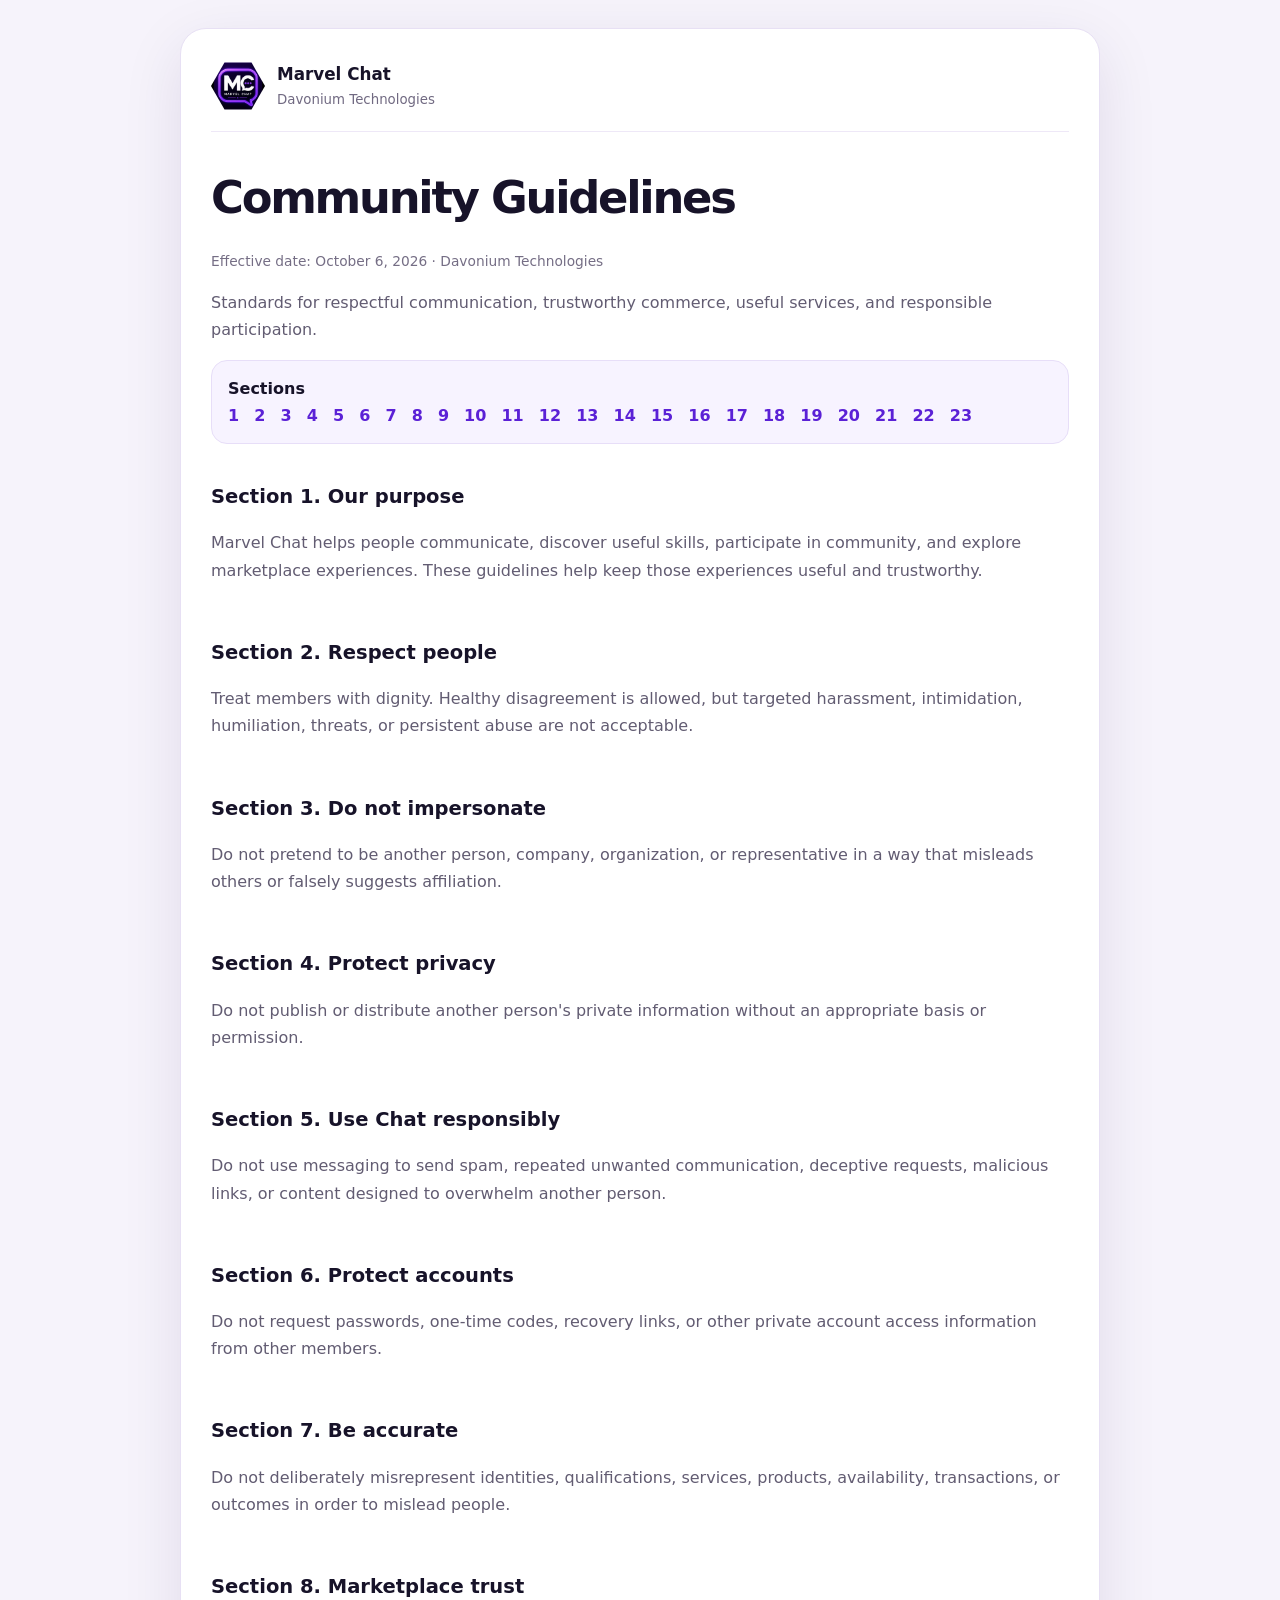
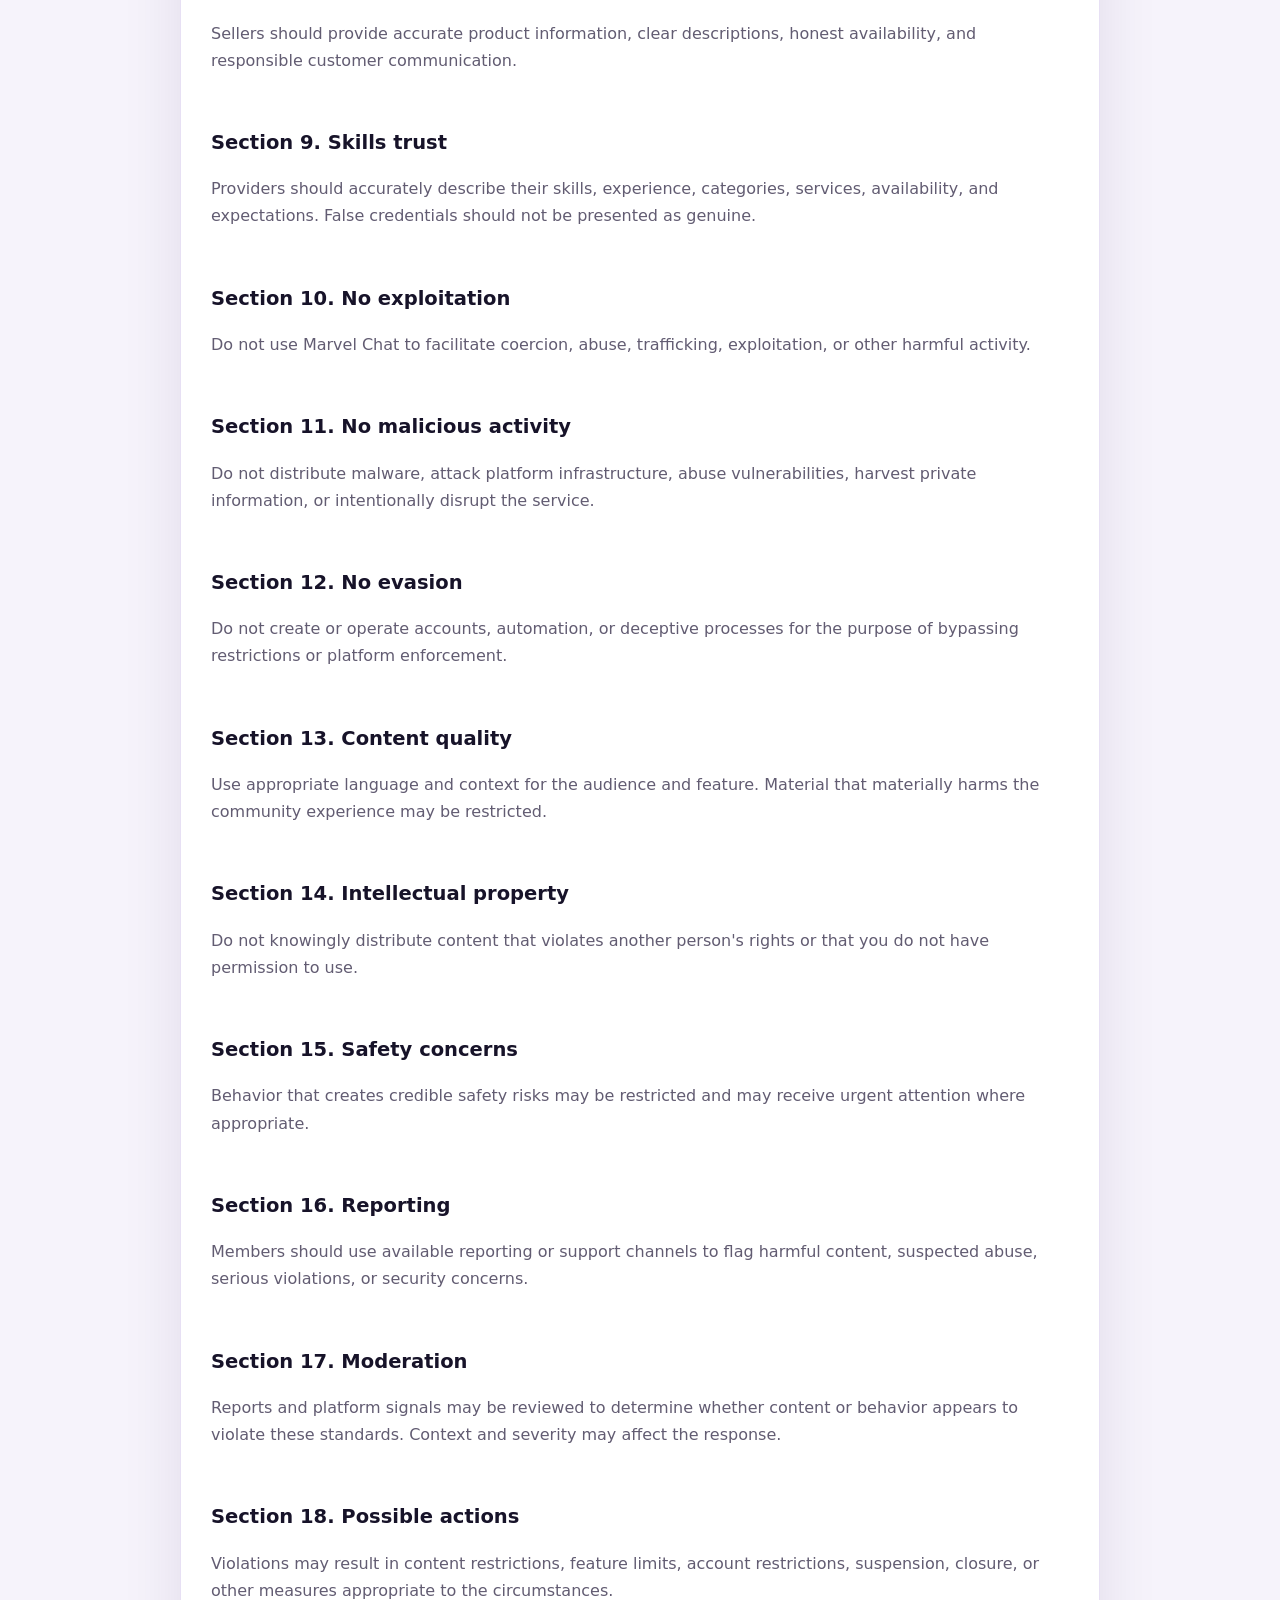
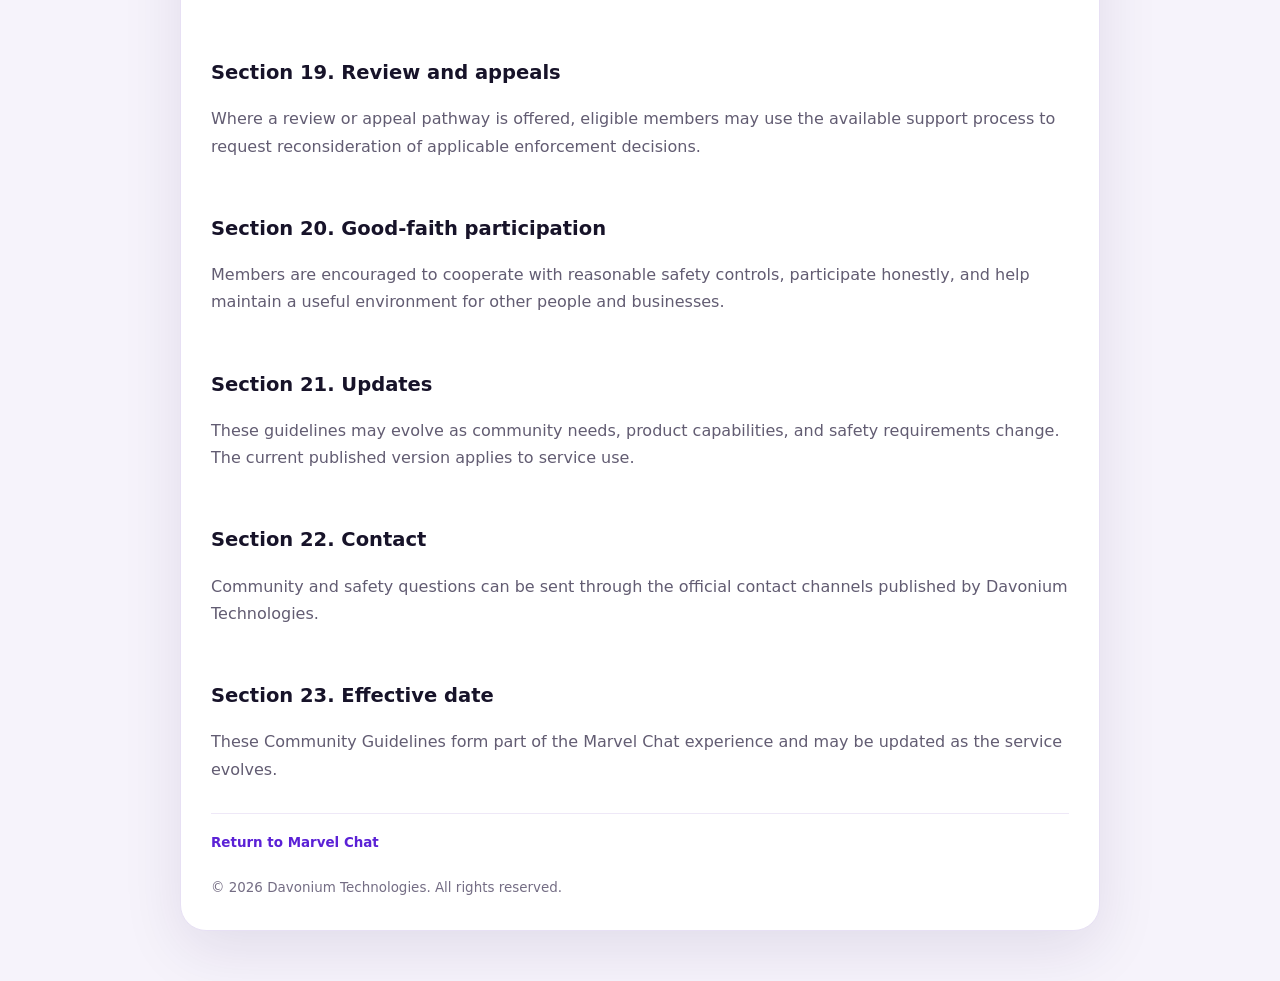
==== commit 1569a15f: "Release Marvel Chat frontend 2026-10-13" ====
--- a/community-guidelines.html
+++ b/community-guidelines.html
@@ -1,11 +1,118 @@
 <!doctype html>
-<html lang="en"><head><meta charset="utf-8"><meta name="viewport" content="width=device-width,initial-scale=1,viewport-fit=cover"><meta name="description" content="Community standards for respectful, lawful and safer use of Marvel Chat."><link rel="icon" href="./assets/brand/icon-192.png"><link rel="canonical" href="https://marvelchat.davoniumtech.com/community-guidelines.html"><title>Community Guidelines — Marvel Chat</title><style>
-:root{color-scheme:light}*{box-sizing:border-box}body{font-family:Inter,system-ui,-apple-system,BlinkMacSystemFont,"Segoe UI",sans-serif;max-width:1000px;margin:0 auto;padding:22px 16px 56px;background:#f7f6fb;color:#171329;line-height:1.72}main{background:#fff;padding:clamp(20px,4vw,42px);border-radius:20px;border:1px solid #e7e0f4;box-shadow:0 12px 44px rgba(35,20,80,.07)}header{display:flex;gap:12px;align-items:center;padding-bottom:18px;border-bottom:1px solid #eee8f7}header .legal-back{display:grid;place-items:center;flex:0 0 40px;width:40px;height:40px;border-radius:10px;background:#f3eefc;color:#5b21d6;font-weight:900;font-size:1.15rem;text-decoration:none}header img{width:48px;height:48px;border-radius:10px;object-fit:cover;clip-path:none}header strong{font-size:1.05rem}header small{display:block;color:#716a82}h1{font-size:clamp(2rem,5vw,2.8rem);letter-spacing:-.045em;margin:28px 0 6px;line-height:1.15}h2{margin-top:26px;font-size:1.08rem;line-height:1.4}p{color:#625c72}a{color:#5b21d6;text-decoration:none;font-weight:750}.legal-meta{font-size:.85rem;color:#756e85}.legal-toc{display:flex;flex-wrap:wrap;align-items:center;gap:7px;padding:14px 16px;border-radius:14px;background:#f7f3ff;border:1px solid #e7def8}.legal-toc strong{width:100%}.legal-toc a{padding:1px 3px;font-size:.78rem}.legal-notice{margin:18px 0;padding:13px 15px;background:#f6f2ff;border-left:3px solid #6527d8;border-radius:8px;font-size:.86rem}.legal-section{padding-top:2px}@media(max-width:600px){body{padding:10px 8px 32px}main{padding:20px 15px;border-radius:15px}}
-</style></head><body><main><header><a class="legal-back" href="./" aria-label="Return to Marvel Chat">←</a><img src="./assets/brand/icon-192.png" alt="Marvel Chat"><div><strong>Marvel Chat</strong><small>Davonium Technologies</small></div></header><div id="legal-content"><h1>Community Guidelines</h1>
-<p class="legal-meta">Last updated: 12 October 2026 · Davonium Technologies</p>
-<p>Community standards for respectful, lawful and safer use of Marvel Chat.</p>
-<div class="legal-toc"><strong>Sections</strong><a href="#s1">1</a> <a href="#s2">2</a> <a href="#s3">3</a> <a href="#s4">4</a> <a href="#s5">5</a> <a href="#s6">6</a> <a href="#s7">7</a> <a href="#s8">8</a> <a href="#s9">9</a> <a href="#s10">10</a> <a href="#s11">11</a> <a href="#s12">12</a> <a href="#s13">13</a> <a href="#s14">14</a> <a href="#s15">15</a> <a href="#s16">16</a> <a href="#s17">17</a> <a href="#s18">18</a> <a href="#s19">19</a> <a href="#s20">20</a> <a href="#s21">21</a> <a href="#s22">22</a> <a href="#s23">23</a> <a href="#s24">24</a> <a href="#s25">25</a> <a href="#s26">26</a> <a href="#s27">27</a> <a href="#s28">28</a> <a href="#s29">29</a> <a href="#s30">30</a> <a href="#s31">31</a> <a href="#s32">32</a> <a href="#s33">33</a> <a href="#s34">34</a> <a href="#s35">35</a> <a href="#s36">36</a> <a href="#s37">37</a> <a href="#s38">38</a> <a href="#s39">39</a> <a href="#s40">40</a> <a href="#s41">41</a> <a href="#s42">42</a> <a href="#s43">43</a> <a href="#s44">44</a> <a href="#s45">45</a> <a href="#s46">46</a> <a href="#s47">47</a> <a href="#s48">48</a> <a href="#s49">49</a> <a href="#s50">50</a></div>
-<div class="legal-notice"><strong>Company review required.</strong> The company must verify legal entity/contact details, age policy, retention periods, moderation procedure and applicable jurisdiction before public release. This document is a working draft, not certified legal advice.</div>
-<p class="legal-meta"><strong>Support:</strong> [SUPPORT EMAIL TO BE PROVIDED] · <strong>Legal contact:</strong> [LEGAL CONTACT TO BE PROVIDED] · <strong>Website:</strong> https://marvelchat.davoniumtech.com</p>
-<section class="legal-section" id="s1"><h2>Community Guidelines 1. Purpose</h2><p>These Guidelines support a safer, constructive community across Marvel Chat's public content, Moments, text chat, Skills, Market and member-to-member interactions.</p></section><section class="legal-section" id="s2"><h2>Community Guidelines 2. Respect others</h2><p>Treat other members with basic dignity. Disagreement is allowed; targeted humiliation, threats, persistent abuse and demeaning attacks are not.</p></section><section class="legal-section" id="s3"><h2>Community Guidelines 3. No threats or incitement</h2><p>Do not threaten, encourage or coordinate violence, intimidation, or unlawful harm against a person or group.</p></section><section class="legal-section" id="s4"><h2>Community Guidelines 4. No harassment</h2><p>Do not repeatedly contact, target, shame or intimidate someone after they ask you to stop. Do not coordinate others to harass a member.</p></section><section class="legal-section" id="s5"><h2>Community Guidelines 5. No hate-based abuse</h2><p>Do not promote dehumanization, exclusion, or violence toward people based on protected or vulnerable characteristics. Criticism of ideas must not become targeted abuse of people.</p></section><section class="legal-section" id="s6"><h2>Community Guidelines 6. No impersonation</h2><p>Do not pretend to be another member, public figure, business, support agent or official. Do not use profile imagery or usernames to deceive others about identity.</p></section><section class="legal-section" id="s7"><h2>Community Guidelines 7. Authentic accounts</h2><p>Do not create accounts to evade blocks, moderation, restrictions, quotas, or to manipulate popularity, referrals or marketplace activity.</p></section><section class="legal-section" id="s8"><h2>Community Guidelines 8. Privacy</h2><p>Do not publish another person's private contact information, address, private messages, identity documents or location without a lawful basis and appropriate permission.</p></section><section class="legal-section" id="s9"><h2>Community Guidelines 9. Account security</h2><p>Never request another member's password, one-time code, private authentication link, or access token. Report messages that attempt to steal credentials.</p></section><section class="legal-section" id="s10"><h2>Community Guidelines 10. Scams and deception</h2><p>Do not run phishing attempts, impersonate support, make fraudulent offers, send deceptive links or misrepresent the identity or purpose of an account.</p></section><section class="legal-section" id="s11"><h2>Community Guidelines 11. Spam</h2><p>Do not flood the feed, comments, Moments, notifications or chats with repetitive promotions, copied content, unwanted solicitations or automated messages.</p></section><section class="legal-section" id="s12"><h2>Community Guidelines 12. Manipulated engagement</h2><p>Do not buy, sell, trade or automate likes, comments, follows, saves, reviews or other signals to mislead the community.</p></section><section class="legal-section" id="s13"><h2>Community Guidelines 13. Respect consent in chat</h2><p>Message people for relevant and respectful reasons. Do not evade a block, continue unwanted approaches, or use private chat to threaten, blackmail or pressure a member.</p></section><section class="legal-section" id="s14"><h2>Community Guidelines 14. Sexual exploitation and non-consensual material</h2><p>Do not share intimate material without consent, sexualize minors, exploit another person, or use the platform to seek or distribute abusive sexual content. Report such content through appropriate channels.</p></section><section class="legal-section" id="s15"><h2>Community Guidelines 15. Minors and safeguarding</h2><p>Do not groom, exploit, threaten or endanger minors. The company must publish and enforce a clear minimum-age and child-safety policy before public launch.</p></section><section class="legal-section" id="s16"><h2>Community Guidelines 16. Dangerous conduct</h2><p>Do not encourage other members to undertake dangerous challenges, illegal activity or actions likely to cause serious injury.</p></section><section class="legal-section" id="s17"><h2>Community Guidelines 17. Self-harm and crisis content</h2><p>Do not encourage someone to hurt themselves, glorify such harm, or use crisis-related content to threaten or manipulate others. Respond with care and report urgent safety concerns using appropriate local emergency/support channels.</p></section><section class="legal-section" id="s18"><h2>Community Guidelines 18. Graphic or disturbing content</h2><p>Do not post graphic material intended to shock, threaten, harass or glorify abuse. Use any supported content labels accurately and respect members who do not wish to see distressing content.</p></section><section class="legal-section" id="s19"><h2>Community Guidelines 19. Illegal goods and services</h2><p>Do not offer or request illegal goods, stolen property, contraband, prohibited substances, weapons or services that violate applicable law or these Guidelines.</p></section><section class="legal-section" id="s20"><h2>Community Guidelines 20. Intellectual property</h2><p>Share only content you own or are authorized to use, subject to lawful exceptions. Do not distribute copyrighted material, trademarks or creative work in ways that infringe others' rights.</p></section><section class="legal-section" id="s21"><h2>Community Guidelines 21. Misinformation and misleading claims</h2><p>Do not knowingly present fraudulent identity, qualifications, product details or transaction status. For high-impact claims, make context clear and correct material errors.</p></section><section class="legal-section" id="s22"><h2>Community Guidelines 22. Respectful debate</h2><p>Critique arguments and conduct rather than targeting a person's identity. Do not organize dogpiles, intimidation or deliberate disruption of a conversation.</p></section><section class="legal-section" id="s23"><h2>Community Guidelines 23. Harmful links and malware</h2><p>Do not distribute malware, credential-harvesting pages, malicious scripts or links intended to compromise devices or accounts.</p></section><section class="legal-section" id="s24"><h2>Community Guidelines 24. No unauthorized access</h2><p>Do not probe private accounts, access data without permission, bypass App Check or other safeguards, or exploit bugs for personal advantage.</p></section><section class="legal-section" id="s25"><h2>Community Guidelines 25. Automation and scraping</h2><p>Do not use bots or scripts to mass-contact members, scrape private content, manipulate rankings or create excessive system load without written authorization.</p></section><section class="legal-section" id="s26"><h2>Community Guidelines 26. Public posts</h2><p>Post relevant content and choose visibility carefully. Do not publish other people's confidential information, abusive threats or deceptive promotions.</p></section><section class="legal-section" id="s27"><h2>Community Guidelines 27. Comments and reactions</h2><p>Do not use comments or reactions to harass, brigading, impersonate endorsement, or manipulate a post's popularity.</p></section><section class="legal-section" id="s28"><h2>Community Guidelines 28. Moments</h2><p>Respect that Moments may be temporary and visible only according to current privacy rules. Do not capture, redistribute or misuse another member's Moment in ways that violate their rights or safety.</p></section><section class="legal-section" id="s29"><h2>Community Guidelines 29. Respect blocks and reports</h2><p>Do not retaliate against a person for blocking you or reporting potential abuse. Attempts to identify or punish a reporter may result in restrictions.</p></section><section class="legal-section" id="s30"><h2>Community Guidelines 30. Accurate Skills profiles</h2><p>Providers must describe services, experience, availability, location and pricing honestly. Do not claim licenses, certificates, employment or qualifications without a factual basis.</p></section><section class="legal-section" id="s31"><h2>Community Guidelines 31. Skill request conduct</h2><p>Requesters should communicate the requested outcome and relevant constraints respectfully. Providers should not pressure members, misrepresent availability or demand sensitive credentials.</p></section><section class="legal-section" id="s32"><h2>Community Guidelines 32. Professional boundaries</h2><p>Marvel Skills does not itself guarantee provider quality or qualifications. Members should use independent judgment and follow applicable professional requirements.</p></section><section class="legal-section" id="s33"><h2>Community Guidelines 33. Accurate Market listings</h2><p>Sellers must use truthful product descriptions, images, prices, stock and store details. Do not list counterfeit, stolen, prohibited, unsafe or unlawfully offered goods.</p></section><section class="legal-section" id="s34"><h2>Community Guidelines 34. Commerce honesty</h2><p>Do not falsify availability, manipulate order/request status, misrepresent shipping or fulfillment, or pretend a payment occurred when it did not.</p></section><section class="legal-section" id="s35"><h2>Community Guidelines 35. No off-platform deception</h2><p>Do not use listings to lure members into fraudulent transactions or to evade legitimate platform safety controls. The platform does not promise escrow, refund protection or payment guarantees unless expressly provided.</p></section><section class="legal-section" id="s36"><h2>Community Guidelines 36. Reviews and feedback</h2><p>Reviews and feedback must reflect genuine experiences or accurate product feedback. Do not threaten, bribe, fabricate or retaliate to manipulate reviews.</p></section><section class="legal-section" id="s37"><h2>Community Guidelines 37. Reporting content</h2><p>Report content you reasonably believe violates the Guidelines. Be specific and truthful, and do not use reports to silence criticism or target members unfairly.</p></section><section class="legal-section" id="s38"><h2>Community Guidelines 38. Evidence and confidentiality</h2><p>When reporting a safety or abuse issue, share only evidence reasonably needed for review. Do not publish reports, private correspondence or personal information to retaliate against others.</p></section><section class="legal-section" id="s39"><h2>Community Guidelines 39. Moderation</h2><p>Reported content may be reviewed and may be restricted while a concern is evaluated. Available enforcement depends on the risk, evidence, applicable law and the controls actually available to moderators.</p></section><section class="legal-section" id="s40"><h2>Community Guidelines 40. Possible consequences</h2><p>Violations may lead to content removal, feature limits, listing restrictions, suspension or account closure. Severe safety issues may require urgent measures.</p></section><section class="legal-section" id="s41"><h2>Community Guidelines 41. Appeals</h2><p>Where an appeal channel is published, submit a concise factual explanation and relevant information. Do not send passwords, authentication tokens or unrelated private data.</p></section><section class="legal-section" id="s42"><h2>Community Guidelines 42. Respect community resources</h2><p>Do not overload support, feedback or reporting tools with repetitive, knowingly false or abusive submissions.</p></section><section class="legal-section" id="s43"><h2>Community Guidelines 43. Promotions and commercial transparency</h2><p>Clearly identify promotional content and relevant commercial relationships where required. Do not disguise advertising as an independent recommendation, impersonate a seller or pressure members through deceptive marketing.</p></section><section class="legal-section" id="s44"><h2>Community Guidelines 44. Ban evasion and coordinated abuse</h2><p>Do not use alternate accounts, groups or automation to evade a valid restriction, retaliate against reporters, brigade a member, or recreate content removed for a safety reason.</p></section><section class="legal-section" id="s45"><h2>Community Guidelines 45. Accessibility and inclusion</h2><p>Avoid using the platform to exclude, intimidate or mock members for disability or other personal characteristics. Provide reasonable context and communicate respectfully.</p></section><section class="legal-section" id="s46"><h2>Community Guidelines 46. Safety in offline interactions</h2><p>Use care when arranging in-person meetings, purchases or services. Consider a public place, tell a trusted person where appropriate, and do not treat a profile as verified identification.</p></section><section class="legal-section" id="s47"><h2>Community Guidelines 47. Emergencies</h2><p>Marvel Chat is not an emergency-response service. If someone appears to face immediate danger, use appropriate local emergency services or trusted support; do not depend on an in-app report for urgent intervention.</p></section><section class="legal-section" id="s48"><h2>Community Guidelines 48. Lawful requests</h2><p>Do not obstruct a lawful safety investigation or use the service to evade legal restrictions. Requests from authorities are handled according to applicable law and the company's verified procedures.</p></section><section class="legal-section" id="s49"><h2>Community Guidelines 49. Updates</h2><p>These Guidelines may be revised as features and risks change. The latest published version governs platform participation subject to applicable law.</p></section><section class="legal-section" id="s50"><h2>Community Guidelines 50. Contact and final review</h2><p>The company must publish a monitored reporting/support contact, moderation response policy and appeal procedure before launch. Last updated 12 October 2026; this draft requires operational and legal review before public release.</p></section>
-<p class="legal-meta">Marvel Chat is operated as a Davonium Technologies product. Details that are not established by the inspected source have not been invented here.</p></div><footer class="legal-meta"><p>© 2026 Davonium Technologies · Marvel Chat</p></footer></main></body></html>+<html lang="en">
+<head>
+<meta charset="utf-8">
+<meta name="viewport" content="width=device-width,initial-scale=1">
+<meta name="description" content="Community standards for Marvel Chat covering respectful communication, safety, services, and marketplace participation.">
+<link rel="icon" href="./assets/brand/icon-192.png">
+<link rel="canonical" href="https://marvelchat.davoniumtech.com/community-guidelines.html">
+<title>Community Guidelines — Marvel Chat</title>
+<style>body{font-family:Inter,system-ui,-apple-system,BlinkMacSystemFont,"Segoe UI",sans-serif;max-width:920px;margin:0 auto;padding:28px 18px 50px;background:#f6f3fb;color:#171329;line-height:1.7}main{background:#fff;padding:30px;border-radius:26px;border:1px solid #e7e0f4;box-shadow:0 18px 60px rgba(35,20,80,.10)}header{display:flex;gap:12px;align-items:center;padding-bottom:18px;border-bottom:1px solid #eee8f7}header img{width:54px;height:54px;object-fit:cover;clip-path:polygon(25% 6.7%,75% 6.7%,100% 50%,75% 93.3%,25% 93.3%,0 50%)}header strong{font-size:1.05rem}header small{display:block;color:#716a82}h1{font-size:clamp(2rem,5vw,2.8rem);letter-spacing:-.05em;margin:28px 0 6px}h2{margin-top:30px;font-size:1.22rem}p{color:#625c72}a{color:#5b21d6;text-decoration:none;font-weight:750}.meta{color:#756e85;font-size:.86rem}.toc{padding:14px 16px;border-radius:16px;background:#f7f3ff;border:1px solid #e7def8}.toc a{margin-right:10px}.section{padding-top:6px}.footer{margin-top:30px;padding-top:18px;border-top:1px solid #eee8f7;color:#746d84;font-size:.84rem}@media(max-width:600px){main{padding:22px 16px;border-radius:20px}body{padding:14px 10px}}</style>
+</head>
+<body>
+<main>
+<header>
+<img src="./assets/brand/icon-192.png" alt="Marvel Chat">
+<div><strong>Marvel Chat</strong><small>Davonium Technologies</small></div>
+</header>
+<h1>Community Guidelines</h1>
+<p class="meta">Effective date: October 6, 2026 · Davonium Technologies</p>
+<p>Standards for respectful communication, trustworthy commerce, useful services, and responsible participation.</p>
+<div class="toc"><strong>Sections</strong><br><a href="#s1">1</a> <a href="#s2">2</a> <a href="#s3">3</a> <a href="#s4">4</a> <a href="#s5">5</a> <a href="#s6">6</a> <a href="#s7">7</a> <a href="#s8">8</a> <a href="#s9">9</a> <a href="#s10">10</a> <a href="#s11">11</a> <a href="#s12">12</a> <a href="#s13">13</a> <a href="#s14">14</a> <a href="#s15">15</a> <a href="#s16">16</a> <a href="#s17">17</a> <a href="#s18">18</a> <a href="#s19">19</a> <a href="#s20">20</a> <a href="#s21">21</a> <a href="#s22">22</a> <a href="#s23">23</a></div>
+
+<section class="section" id="s1">
+<h2>Section 1. Our purpose</h2>
+<p>Marvel Chat helps people communicate, discover useful skills, participate in community, and explore marketplace experiences. These guidelines help keep those experiences useful and trustworthy.</p>
+</section>
+<section class="section" id="s2">
+<h2>Section 2. Respect people</h2>
+<p>Treat members with dignity. Healthy disagreement is allowed, but targeted harassment, intimidation, humiliation, threats, or persistent abuse are not acceptable.</p>
+</section>
+<section class="section" id="s3">
+<h2>Section 3. Do not impersonate</h2>
+<p>Do not pretend to be another person, company, organization, or representative in a way that misleads others or falsely suggests affiliation.</p>
+</section>
+<section class="section" id="s4">
+<h2>Section 4. Protect privacy</h2>
+<p>Do not publish or distribute another person's private information without an appropriate basis or permission.</p>
+</section>
+<section class="section" id="s5">
+<h2>Section 5. Use Chat responsibly</h2>
+<p>Do not use messaging to send spam, repeated unwanted communication, deceptive requests, malicious links, or content designed to overwhelm another person.</p>
+</section>
+<section class="section" id="s6">
+<h2>Section 6. Protect accounts</h2>
+<p>Do not request passwords, one-time codes, recovery links, or other private account access information from other members.</p>
+</section>
+<section class="section" id="s7">
+<h2>Section 7. Be accurate</h2>
+<p>Do not deliberately misrepresent identities, qualifications, services, products, availability, transactions, or outcomes in order to mislead people.</p>
+</section>
+<section class="section" id="s8">
+<h2>Section 8. Marketplace trust</h2>
+<p>Sellers should provide accurate product information, clear descriptions, honest availability, and responsible customer communication.</p>
+</section>
+<section class="section" id="s9">
+<h2>Section 9. Skills trust</h2>
+<p>Providers should accurately describe their skills, experience, categories, services, availability, and expectations. False credentials should not be presented as genuine.</p>
+</section>
+<section class="section" id="s10">
+<h2>Section 10. No exploitation</h2>
+<p>Do not use Marvel Chat to facilitate coercion, abuse, trafficking, exploitation, or other harmful activity.</p>
+</section>
+<section class="section" id="s11">
+<h2>Section 11. No malicious activity</h2>
+<p>Do not distribute malware, attack platform infrastructure, abuse vulnerabilities, harvest private information, or intentionally disrupt the service.</p>
+</section>
+<section class="section" id="s12">
+<h2>Section 12. No evasion</h2>
+<p>Do not create or operate accounts, automation, or deceptive processes for the purpose of bypassing restrictions or platform enforcement.</p>
+</section>
+<section class="section" id="s13">
+<h2>Section 13. Content quality</h2>
+<p>Use appropriate language and context for the audience and feature. Material that materially harms the community experience may be restricted.</p>
+</section>
+<section class="section" id="s14">
+<h2>Section 14. Intellectual property</h2>
+<p>Do not knowingly distribute content that violates another person's rights or that you do not have permission to use.</p>
+</section>
+<section class="section" id="s15">
+<h2>Section 15. Safety concerns</h2>
+<p>Behavior that creates credible safety risks may be restricted and may receive urgent attention where appropriate.</p>
+</section>
+<section class="section" id="s16">
+<h2>Section 16. Reporting</h2>
+<p>Members should use available reporting or support channels to flag harmful content, suspected abuse, serious violations, or security concerns.</p>
+</section>
+<section class="section" id="s17">
+<h2>Section 17. Moderation</h2>
+<p>Reports and platform signals may be reviewed to determine whether content or behavior appears to violate these standards. Context and severity may affect the response.</p>
+</section>
+<section class="section" id="s18">
+<h2>Section 18. Possible actions</h2>
+<p>Violations may result in content restrictions, feature limits, account restrictions, suspension, closure, or other measures appropriate to the circumstances.</p>
+</section>
+<section class="section" id="s19">
+<h2>Section 19. Review and appeals</h2>
+<p>Where a review or appeal pathway is offered, eligible members may use the available support process to request reconsideration of applicable enforcement decisions.</p>
+</section>
+<section class="section" id="s20">
+<h2>Section 20. Good-faith participation</h2>
+<p>Members are encouraged to cooperate with reasonable safety controls, participate honestly, and help maintain a useful environment for other people and businesses.</p>
+</section>
+<section class="section" id="s21">
+<h2>Section 21. Updates</h2>
+<p>These guidelines may evolve as community needs, product capabilities, and safety requirements change. The current published version applies to service use.</p>
+</section>
+<section class="section" id="s22">
+<h2>Section 22. Contact</h2>
+<p>Community and safety questions can be sent through the official contact channels published by Davonium Technologies.</p>
+</section>
+<section class="section" id="s23">
+<h2>Section 23. Effective date</h2>
+<p>These Community Guidelines form part of the Marvel Chat experience and may be updated as the service evolves.</p>
+</section>
+<div class="footer"><a href="./">Return to Marvel Chat</a><br><br>© 2026 Davonium Technologies. All rights reserved.</div>
+</main>
+</body>
+</html>
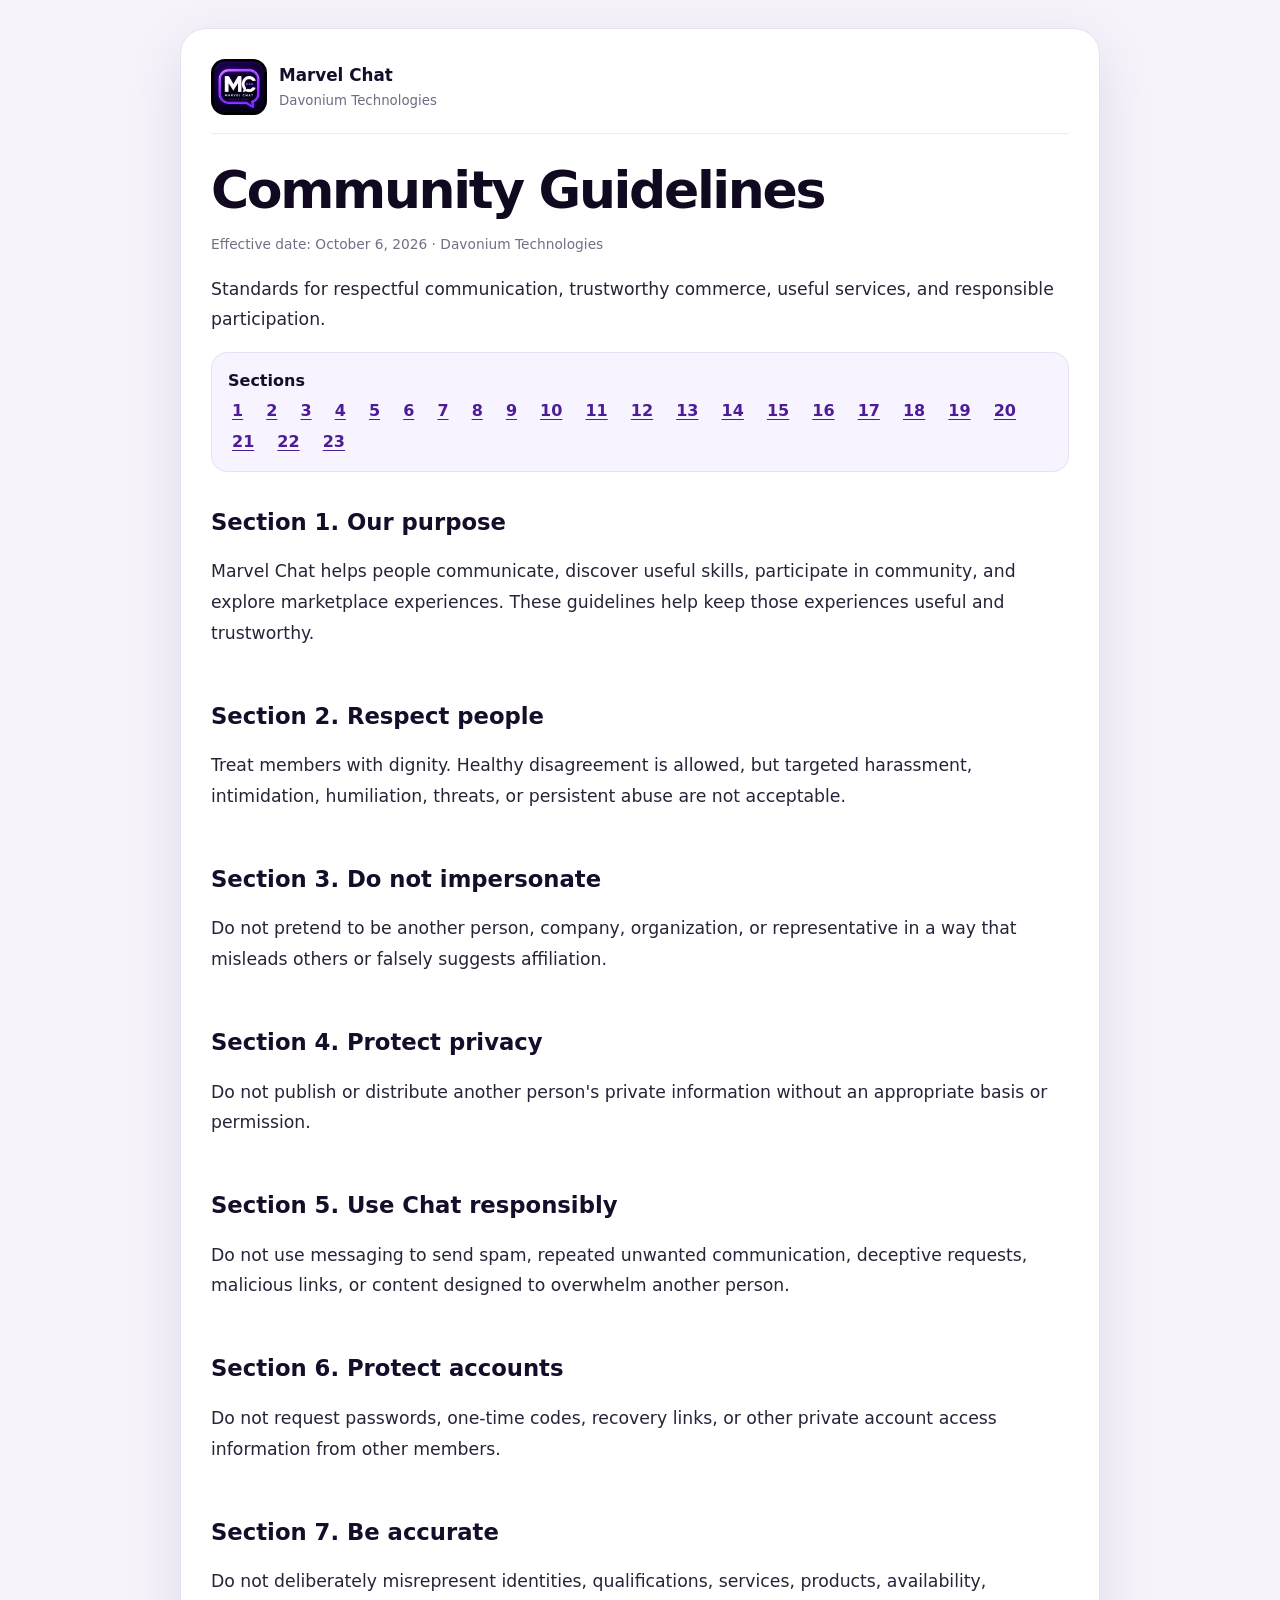
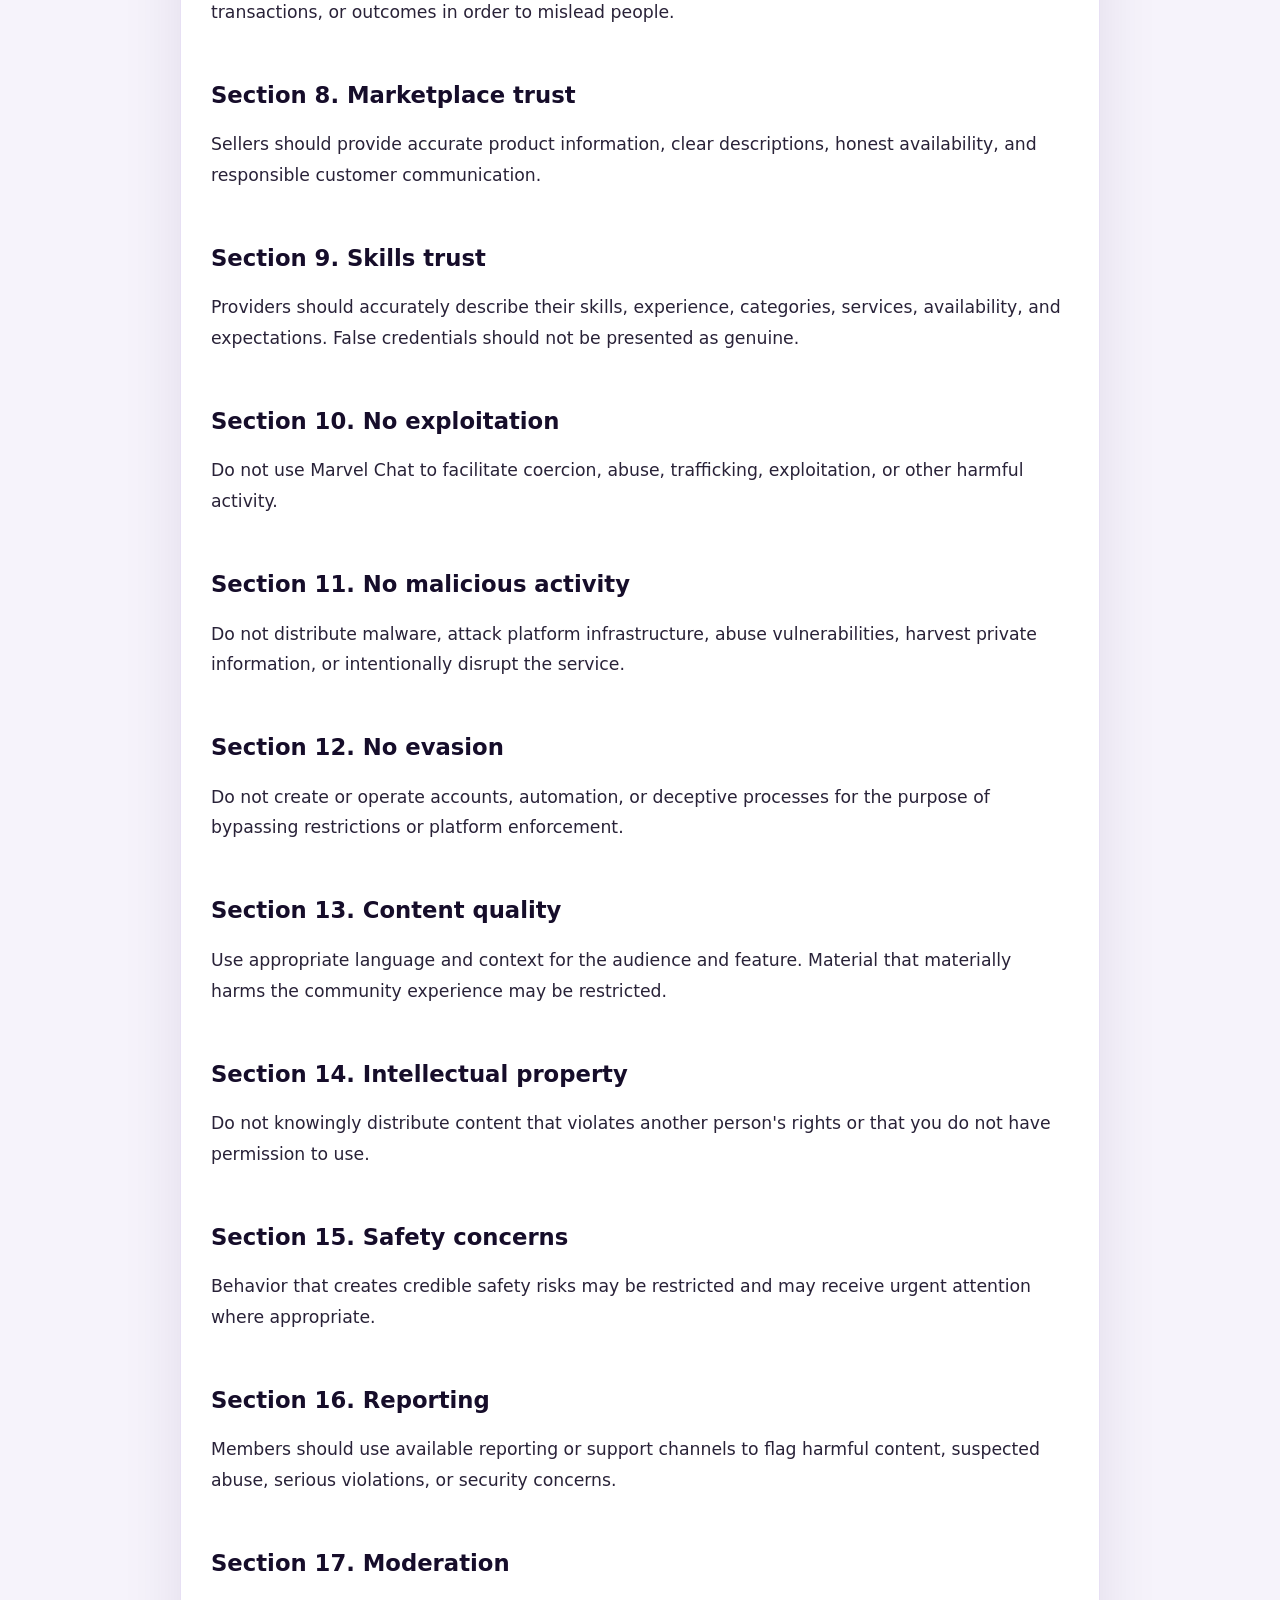
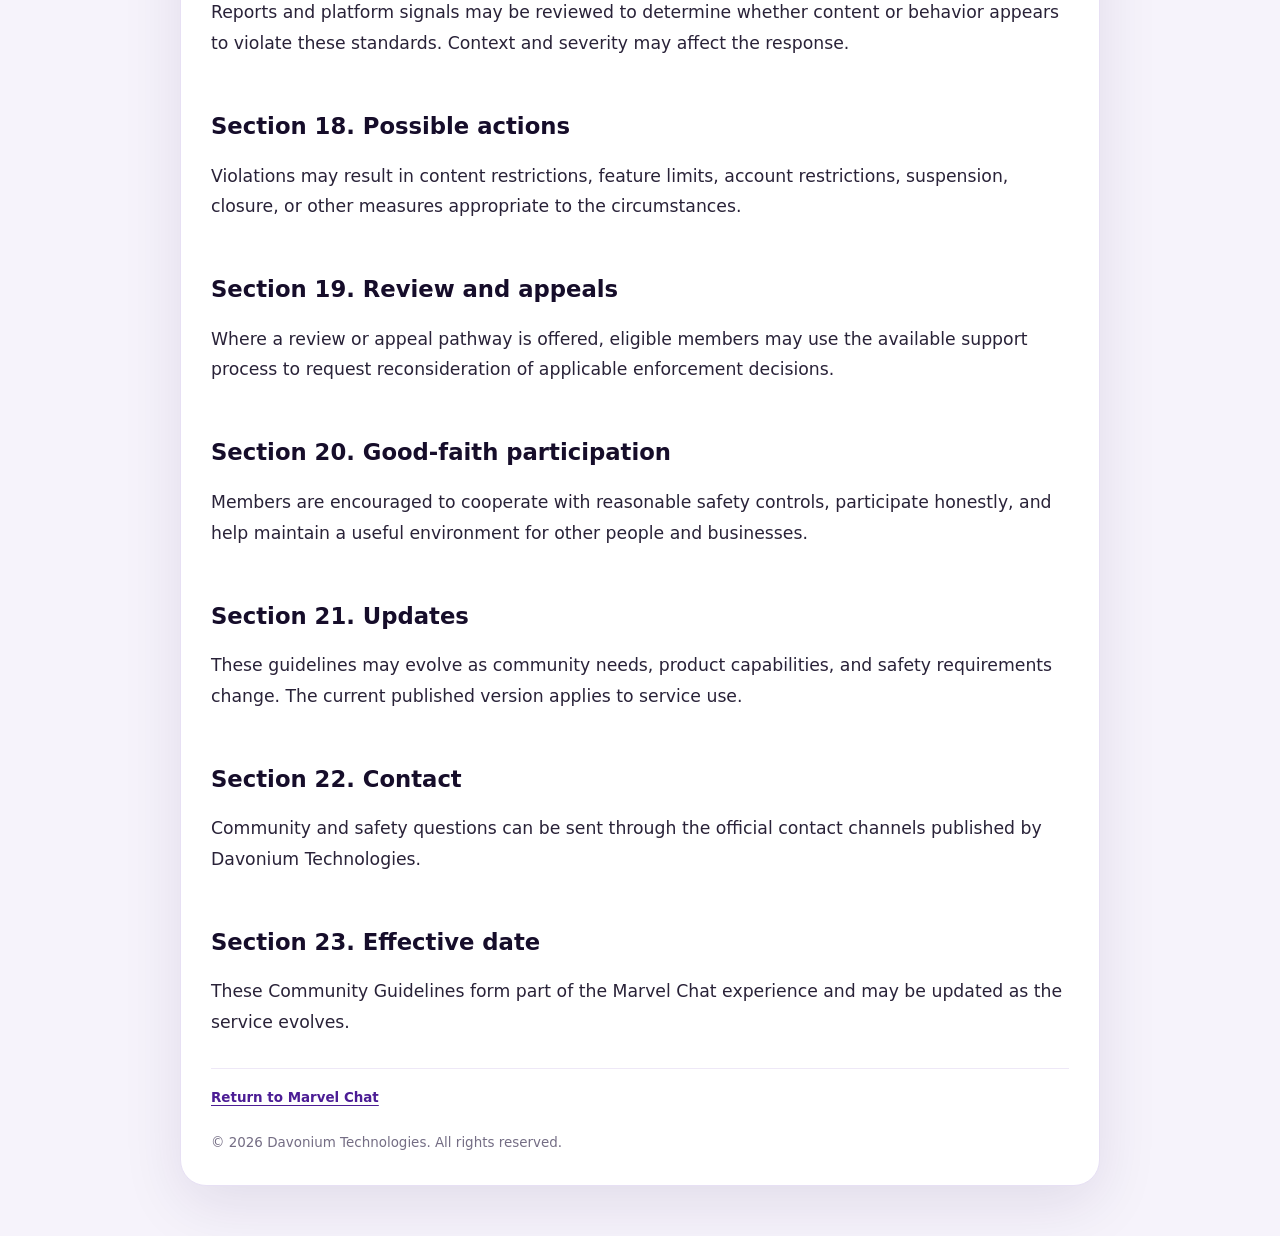
==== commit b9198f6d: "Release Marvel Chat frontend 2026-10-13" ====
--- a/community-guidelines.html
+++ b/community-guidelines.html
@@ -7,7 +7,7 @@
 <link rel="icon" href="./assets/brand/icon-192.png">
 <link rel="canonical" href="https://marvelchat.davoniumtech.com/community-guidelines.html">
 <title>Community Guidelines — Marvel Chat</title>
-<style>body{font-family:Inter,system-ui,-apple-system,BlinkMacSystemFont,"Segoe UI",sans-serif;max-width:920px;margin:0 auto;padding:28px 18px 50px;background:#f6f3fb;color:#171329;line-height:1.7}main{background:#fff;padding:30px;border-radius:26px;border:1px solid #e7e0f4;box-shadow:0 18px 60px rgba(35,20,80,.10)}header{display:flex;gap:12px;align-items:center;padding-bottom:18px;border-bottom:1px solid #eee8f7}header img{width:54px;height:54px;object-fit:cover;clip-path:polygon(25% 6.7%,75% 6.7%,100% 50%,75% 93.3%,25% 93.3%,0 50%)}header strong{font-size:1.05rem}header small{display:block;color:#716a82}h1{font-size:clamp(2rem,5vw,2.8rem);letter-spacing:-.05em;margin:28px 0 6px}h2{margin-top:30px;font-size:1.22rem}p{color:#625c72}a{color:#5b21d6;text-decoration:none;font-weight:750}.meta{color:#756e85;font-size:.86rem}.toc{padding:14px 16px;border-radius:16px;background:#f7f3ff;border:1px solid #e7def8}.toc a{margin-right:10px}.section{padding-top:6px}.footer{margin-top:30px;padding-top:18px;border-top:1px solid #eee8f7;color:#746d84;font-size:.84rem}@media(max-width:600px){main{padding:22px 16px;border-radius:20px}body{padding:14px 10px}}</style>
+<style>body{font-family:Inter,system-ui,-apple-system,BlinkMacSystemFont,"Segoe UI",sans-serif;max-width:920px;margin:0 auto;padding:28px 18px 50px;background:#f6f3fb;color:#171329;line-height:1.7}main{background:#fff;padding:30px;border-radius:26px;border:1px solid #e7e0f4;box-shadow:0 18px 60px rgba(35,20,80,.10)}header{display:flex;gap:12px;align-items:center;padding-bottom:18px;border-bottom:1px solid #eee8f7}header img{width:56px;height:56px;object-fit:cover;border-radius:14px;clip-path:none}header strong{font-size:1.05rem}header small{display:block;color:#716a82}h1{font-size:clamp(2rem,5vw,2.8rem);letter-spacing:-.05em;margin:28px 0 6px}h2{margin-top:30px;font-size:1.22rem}p{color:#393348;font-size:1.02rem}li{color:#393348;font-size:1rem}h2{color:#20182f;font-size:1.32rem;font-weight:850}a{color:#5b21d6;text-decoration:none;font-weight:750}.meta{color:#756e85;font-size:.86rem}.toc{padding:14px 16px;border-radius:16px;background:#f7f3ff;border:1px solid #e7def8}.toc a{margin-right:10px}.section{padding-top:6px}.footer{margin-top:30px;padding-top:18px;border-top:1px solid #eee8f7;color:#746d84;font-size:.84rem}@media(max-width:600px){main{padding:22px 16px;border-radius:20px}body{padding:14px 10px}}@keyframes legal-brand-float{50%{transform:translateY(-2px)}}header img{animation:legal-brand-float 4s ease-in-out infinite}h1{font-size:clamp(2.25rem,6vw,3.25rem);font-weight:900;line-height:1.08;color:#10091f;letter-spacing:-.045em}h2{color:#160d2a;font-size:clamp(1.2rem,3vw,1.42rem);font-weight:900;line-height:1.3}p,li{color:#292238;font-size:clamp(1rem,2.2vw,1.08rem);line-height:1.78;font-weight:500}strong{color:#160d2a;font-weight:850}.toc{color:#211538}.toc a{display:inline-block;padding:2px 4px}a{color:#4c1d95;text-decoration:underline;text-underline-offset:3px}@media(max-width:600px){h1{font-size:clamp(2rem,9vw,2.55rem)}main{padding:21px 15px;border-radius:18px}body{padding:12px 8px}}@media(prefers-reduced-motion:reduce){header img{animation:none!important}}</style>
 </head>
 <body>
 <main>
@@ -112,7 +112,8 @@
 <h2>Section 23. Effective date</h2>
 <p>These Community Guidelines form part of the Marvel Chat experience and may be updated as the service evolves.</p>
 </section>
-<div class="footer"><a href="./">Return to Marvel Chat</a><br><br>© 2026 Davonium Technologies. All rights reserved.</div>
+<div class="footer"><a href="./" data-return-marvel>Return to Marvel Chat</a><br><br>© 2026 Davonium Technologies. All rights reserved.</div>
 </main>
+  <script type="module" src="./js/legal-page.js"></script>
 </body>
 </html>
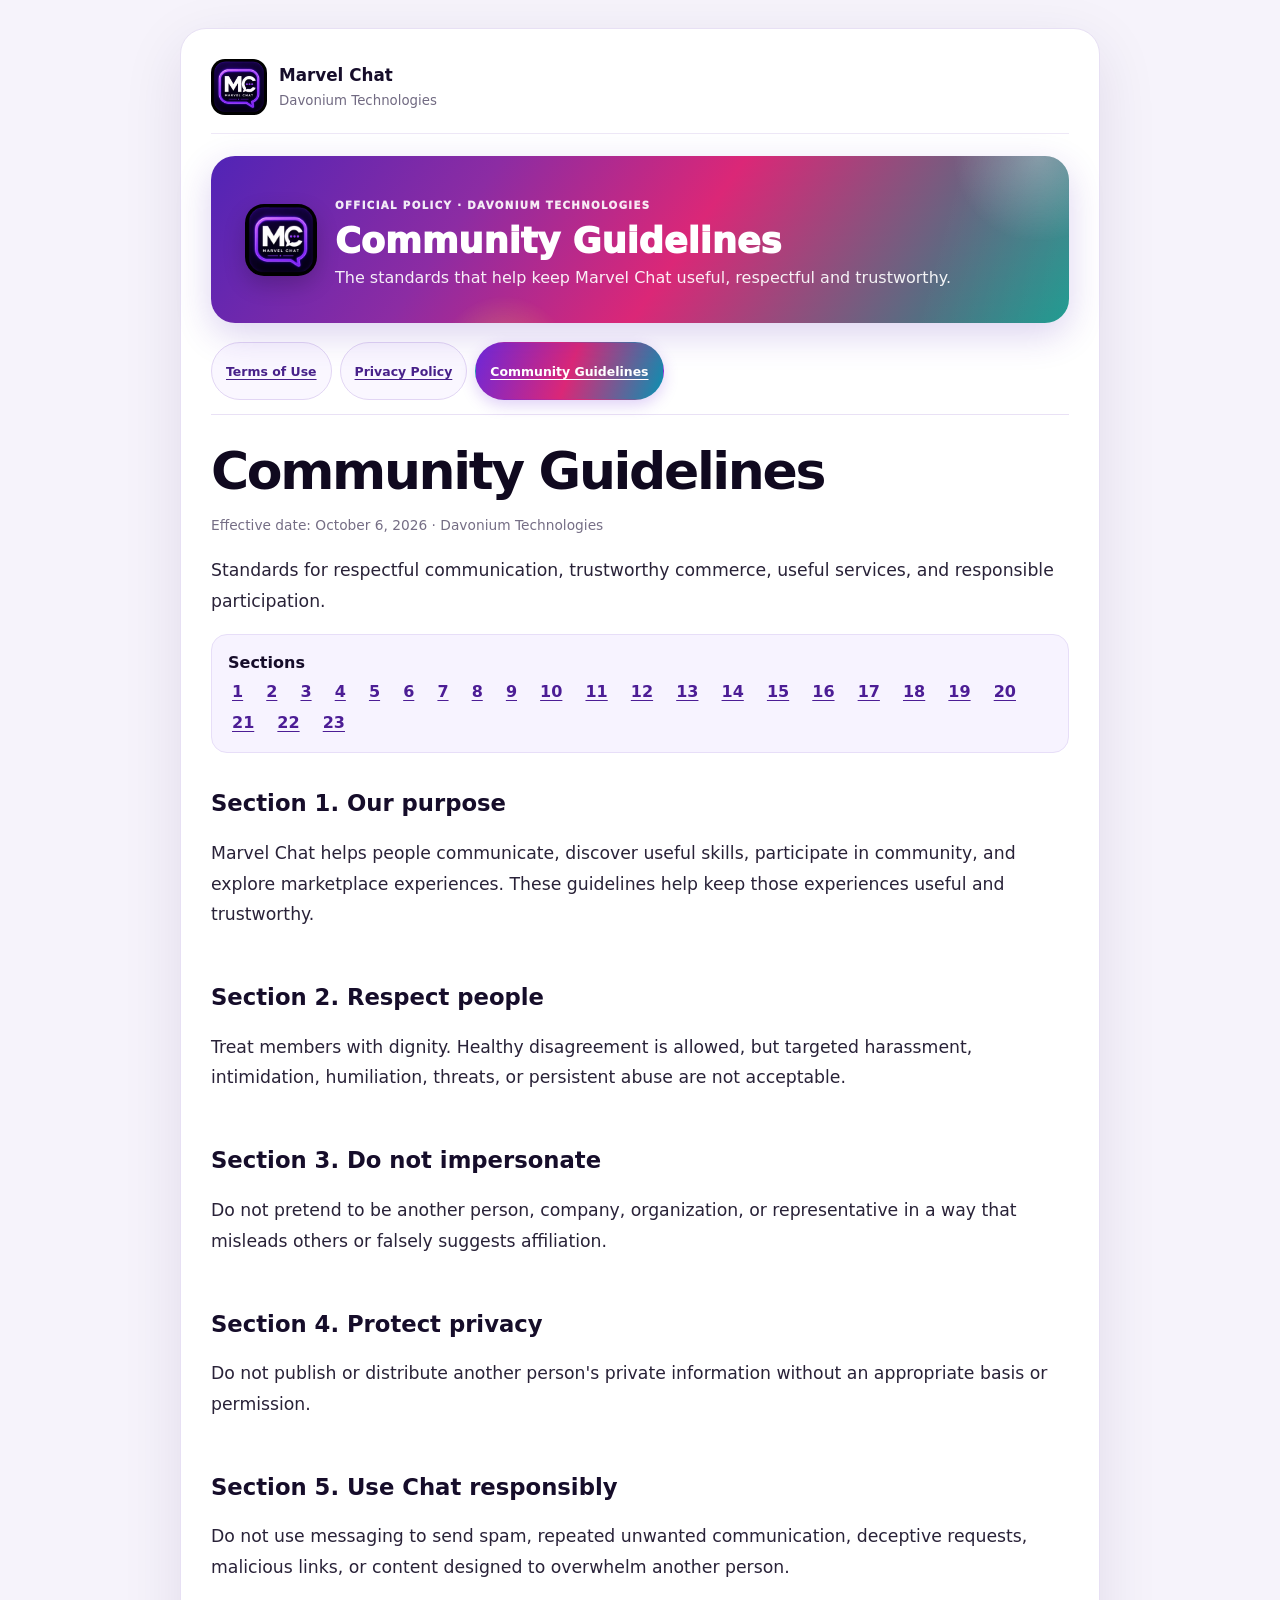
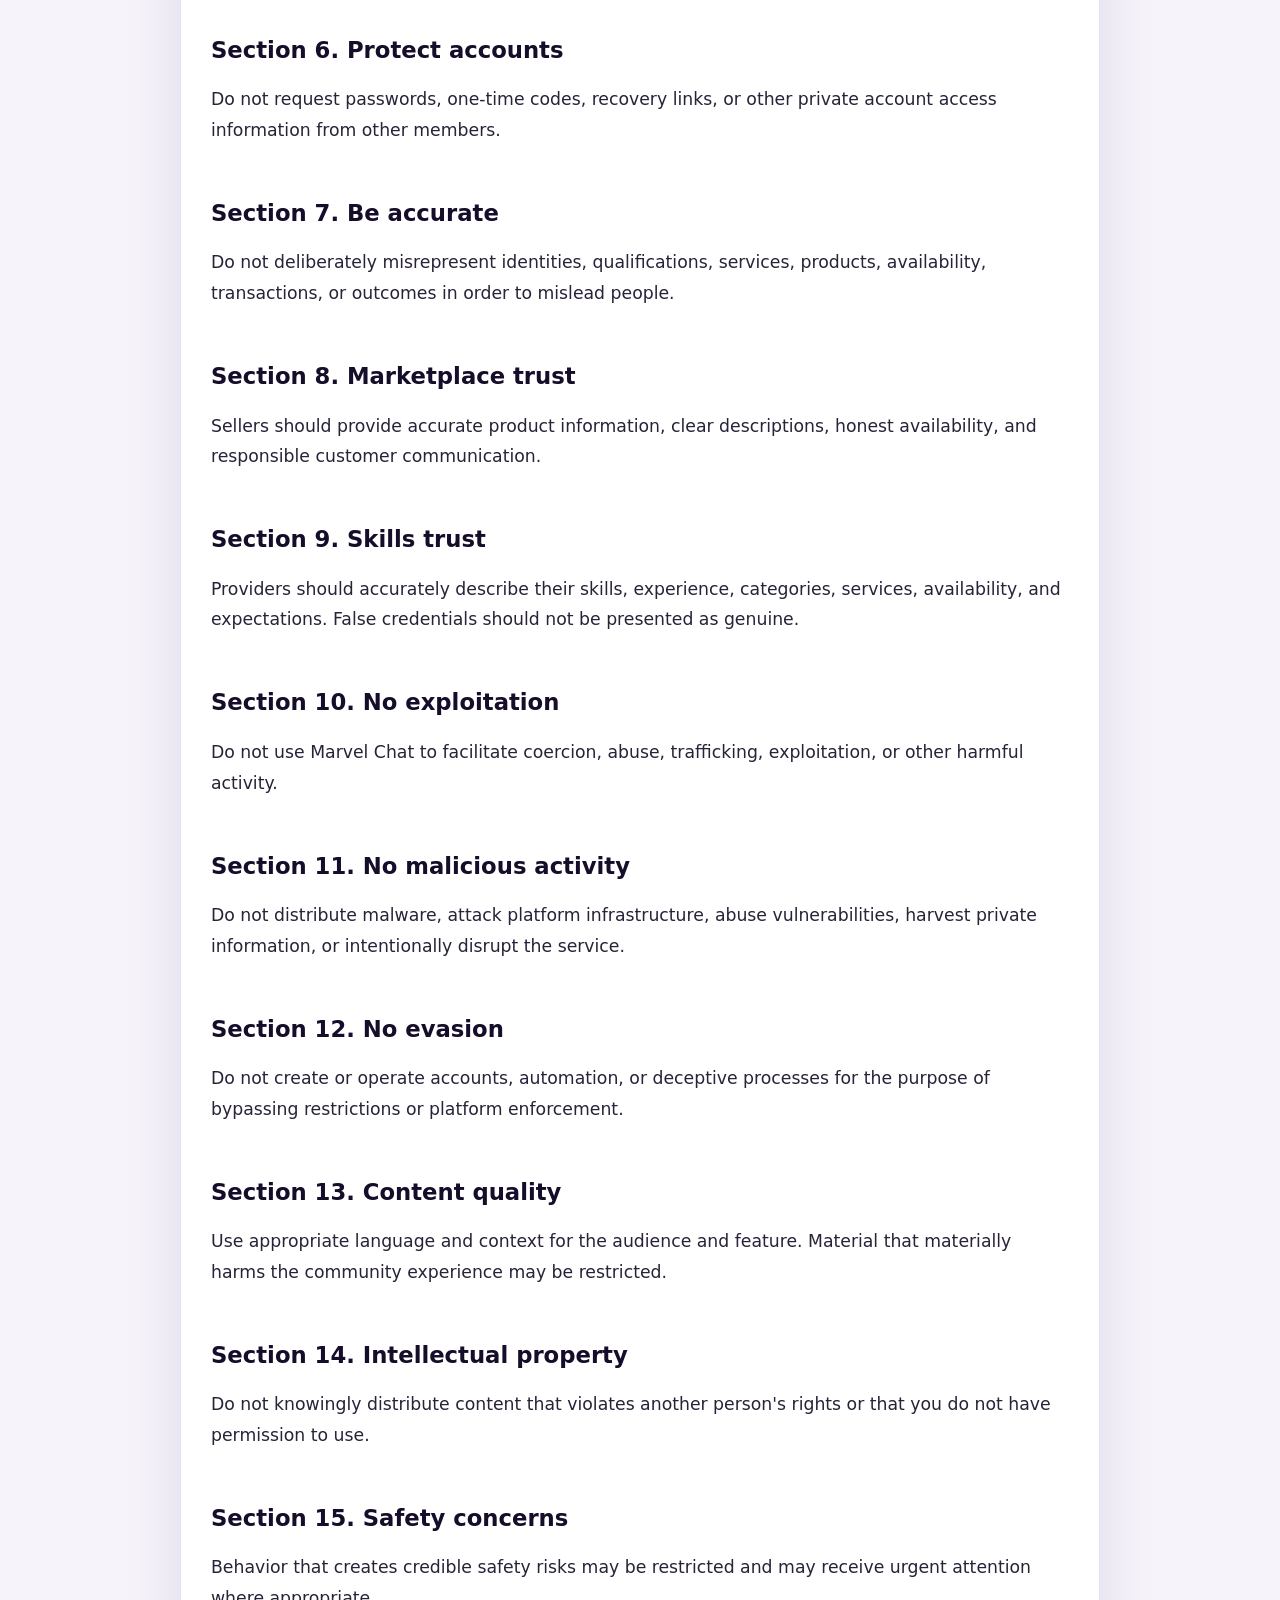
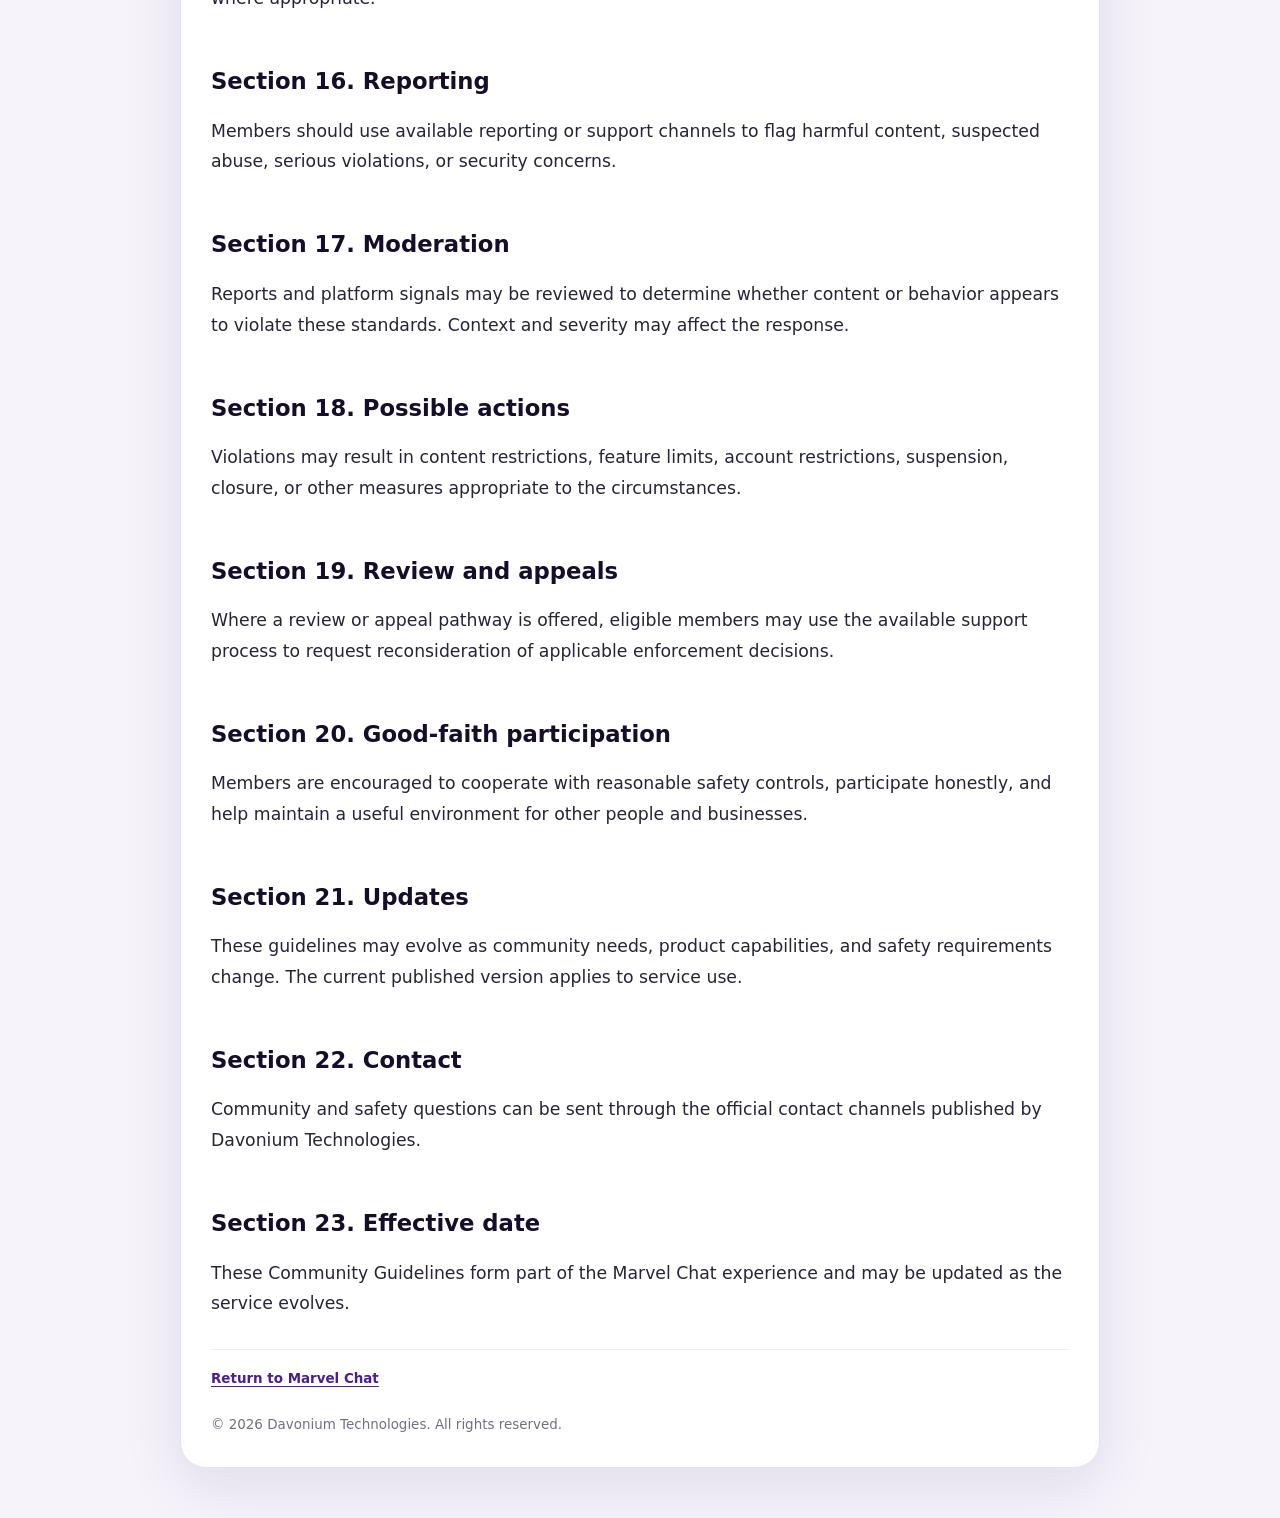
==== commit f8f7b390: "Release Marvel Chat frontend 2026-10-13" ====
--- a/community-guidelines.html
+++ b/community-guidelines.html
@@ -7,14 +7,24 @@
 <link rel="icon" href="./assets/brand/icon-192.png">
 <link rel="canonical" href="https://marvelchat.davoniumtech.com/community-guidelines.html">
 <title>Community Guidelines — Marvel Chat</title>
-<style>body{font-family:Inter,system-ui,-apple-system,BlinkMacSystemFont,"Segoe UI",sans-serif;max-width:920px;margin:0 auto;padding:28px 18px 50px;background:#f6f3fb;color:#171329;line-height:1.7}main{background:#fff;padding:30px;border-radius:26px;border:1px solid #e7e0f4;box-shadow:0 18px 60px rgba(35,20,80,.10)}header{display:flex;gap:12px;align-items:center;padding-bottom:18px;border-bottom:1px solid #eee8f7}header img{width:56px;height:56px;object-fit:cover;border-radius:14px;clip-path:none}header strong{font-size:1.05rem}header small{display:block;color:#716a82}h1{font-size:clamp(2rem,5vw,2.8rem);letter-spacing:-.05em;margin:28px 0 6px}h2{margin-top:30px;font-size:1.22rem}p{color:#393348;font-size:1.02rem}li{color:#393348;font-size:1rem}h2{color:#20182f;font-size:1.32rem;font-weight:850}a{color:#5b21d6;text-decoration:none;font-weight:750}.meta{color:#756e85;font-size:.86rem}.toc{padding:14px 16px;border-radius:16px;background:#f7f3ff;border:1px solid #e7def8}.toc a{margin-right:10px}.section{padding-top:6px}.footer{margin-top:30px;padding-top:18px;border-top:1px solid #eee8f7;color:#746d84;font-size:.84rem}@media(max-width:600px){main{padding:22px 16px;border-radius:20px}body{padding:14px 10px}}@keyframes legal-brand-float{50%{transform:translateY(-2px)}}header img{animation:legal-brand-float 4s ease-in-out infinite}h1{font-size:clamp(2.25rem,6vw,3.25rem);font-weight:900;line-height:1.08;color:#10091f;letter-spacing:-.045em}h2{color:#160d2a;font-size:clamp(1.2rem,3vw,1.42rem);font-weight:900;line-height:1.3}p,li{color:#292238;font-size:clamp(1rem,2.2vw,1.08rem);line-height:1.78;font-weight:500}strong{color:#160d2a;font-weight:850}.toc{color:#211538}.toc a{display:inline-block;padding:2px 4px}a{color:#4c1d95;text-decoration:underline;text-underline-offset:3px}@media(max-width:600px){h1{font-size:clamp(2rem,9vw,2.55rem)}main{padding:21px 15px;border-radius:18px}body{padding:12px 8px}}@media(prefers-reduced-motion:reduce){header img{animation:none!important}}</style>
+<style>body{font-family:Inter,system-ui,-apple-system,BlinkMacSystemFont,"Segoe UI",sans-serif;max-width:920px;margin:0 auto;padding:28px 18px 50px;background:#f6f3fb;color:#171329;line-height:1.7}main{background:#fff;padding:30px;border-radius:26px;border:1px solid #e7e0f4;box-shadow:0 18px 60px rgba(35,20,80,.10)}header{display:flex;gap:12px;align-items:center;padding-bottom:18px;border-bottom:1px solid #eee8f7}header img{width:56px;height:56px;object-fit:cover;border-radius:14px;clip-path:none}header strong{font-size:1.05rem}header small{display:block;color:#716a82}h1{font-size:clamp(2rem,5vw,2.8rem);letter-spacing:-.05em;margin:28px 0 6px}h2{margin-top:30px;font-size:1.22rem}p{color:#393348;font-size:1.02rem}li{color:#393348;font-size:1rem}h2{color:#20182f;font-size:1.32rem;font-weight:850}a{color:#5b21d6;text-decoration:none;font-weight:750}.meta{color:#756e85;font-size:.86rem}.toc{padding:14px 16px;border-radius:16px;background:#f7f3ff;border:1px solid #e7def8}.toc a{margin-right:10px}.section{padding-top:6px}.footer{margin-top:30px;padding-top:18px;border-top:1px solid #eee8f7;color:#746d84;font-size:.84rem}@media(max-width:600px){main{padding:22px 16px;border-radius:20px}body{padding:14px 10px}}@keyframes legal-brand-float{50%{transform:translateY(-2px)}}header img{animation:legal-brand-float 4s ease-in-out infinite}h1{font-size:clamp(2.25rem,6vw,3.25rem);font-weight:900;line-height:1.08;color:#10091f;letter-spacing:-.045em}h2{color:#160d2a;font-size:clamp(1.2rem,3vw,1.42rem);font-weight:900;line-height:1.3}p,li{color:#292238;font-size:clamp(1rem,2.2vw,1.08rem);line-height:1.78;font-weight:500}strong{color:#160d2a;font-weight:850}.toc{color:#211538}.toc a{display:inline-block;padding:2px 4px}a{color:#4c1d95;text-decoration:underline;text-underline-offset:3px}@media(max-width:600px){h1{font-size:clamp(2rem,9vw,2.55rem)}main{padding:21px 15px;border-radius:18px}body{padding:12px 8px}}@media(prefers-reduced-motion:reduce){header img{animation:none!important}}
+.legal-page-hero{position:relative;isolation:isolate;overflow:hidden;display:grid;grid-template-columns:72px minmax(0,1fr);align-items:center;gap:18px;margin:22px 0 14px;padding:clamp(20px,4vw,34px);border-radius:24px;color:#fff;background:linear-gradient(125deg,#5124b6 0%,#8c2ca3 30%,#db2777 55%,#0d9488 100%);box-shadow:0 12px 36px rgba(81,36,182,.2)}
+.legal-page-hero:before{content:"";position:absolute;z-index:-1;inset:-40%;background:linear-gradient(105deg,transparent 35%,rgba(255,255,255,.25) 50%,transparent 65%);background-size:200% 100%;animation:legal-hero-sheen 10s ease-in-out infinite}
+.legal-page-hero img{width:72px;height:72px;object-fit:cover;border-radius:19px;box-shadow:0 9px 22px rgba(0,0,0,.2);animation:legal-hero-float 4s ease-in-out infinite}
+.legal-page-eyebrow{font-size:.64rem;letter-spacing:.13em;font-weight:950;opacity:.9}.legal-page-hero h2{margin:5px 0;color:white;font-size:clamp(1.45rem,4vw,2.2rem);font-weight:950;line-height:1.08}.legal-page-hero p{margin:6px 0 0;color:white;font-size:clamp(.85rem,2vw,1rem);line-height:1.45;opacity:.92}
+.legal-hero-orb{position:absolute;z-index:-1;border-radius:50%;filter:blur(1px);pointer-events:none}.legal-hero-orb-one{width:180px;height:180px;right:-60px;top:-90px;background:radial-gradient(circle,rgba(255,255,255,.28),transparent 68%)}.legal-hero-orb-two{width:140px;height:140px;left:26%;bottom:-110px;background:radial-gradient(circle,rgba(253,224,71,.35),transparent 68%)}
+.legal-policy-nav{display:flex;flex-wrap:wrap;gap:8px;margin:14px 0 20px;padding:5px 0 14px;border-bottom:1px solid #e9e1f5}.legal-policy-nav a{display:inline-flex;align-items:center;justify-content:center;min-height:40px;padding:8px 14px;border:1px solid #e2d6f4;border-radius:999px;background:#faf7ff;color:#48218a;font-size:.78rem;font-weight:850}.legal-policy-nav a[aria-current="page"]{background:linear-gradient(110deg,#6d28d9,#db2777,#0891b2);color:white;border-color:transparent;box-shadow:0 5px 15px rgba(109,40,217,.22)}
+@keyframes legal-hero-sheen{0%,20%{background-position:130% 0}70%,100%{background-position:-25% 0}}@keyframes legal-hero-float{0%,100%{transform:translateY(0)}50%{transform:translateY(-3px)}}
+@media(max-width:560px){.legal-page-hero{grid-template-columns:52px minmax(0,1fr);gap:12px;padding:19px 14px;border-radius:19px}.legal-page-hero img{width:52px;height:52px;border-radius:14px}.legal-page-hero h2{font-size:1.4rem}.legal-policy-nav{gap:6px}.legal-policy-nav a{flex:1 1 auto;padding:8px 10px;font-size:.72rem}}
+@media(prefers-reduced-motion:reduce){.legal-page-hero:before,.legal-page-hero img{animation:none!important}}
+</style>
 </head>
 <body>
 <main>
 <header>
 <img src="./assets/brand/icon-192.png" alt="Marvel Chat">
 <div><strong>Marvel Chat</strong><small>Davonium Technologies</small></div>
-</header>
+</header><section class="legal-page-hero"><span class="legal-hero-orb legal-hero-orb-one" aria-hidden="true"></span><span class="legal-hero-orb legal-hero-orb-two" aria-hidden="true"></span><img src="./assets/brand/icon-192.png" width="72" height="72" alt="Marvel Chat"><div><span class="legal-page-eyebrow">OFFICIAL POLICY · DAVONIUM TECHNOLOGIES</span><h2>Community Guidelines</h2><p>The standards that help keep Marvel Chat useful, respectful and trustworthy.</p></div></section><nav class="legal-policy-nav" aria-label="Switch between Marvel Chat legal pages"><a href="./terms.html">Terms of Use</a><a href="./privacy.html">Privacy Policy</a><a href="./community-guidelines.html" aria-current="page">Community Guidelines</a></nav>
 <h1>Community Guidelines</h1>
 <p class="meta">Effective date: October 6, 2026 · Davonium Technologies</p>
 <p>Standards for respectful communication, trustworthy commerce, useful services, and responsible participation.</p>
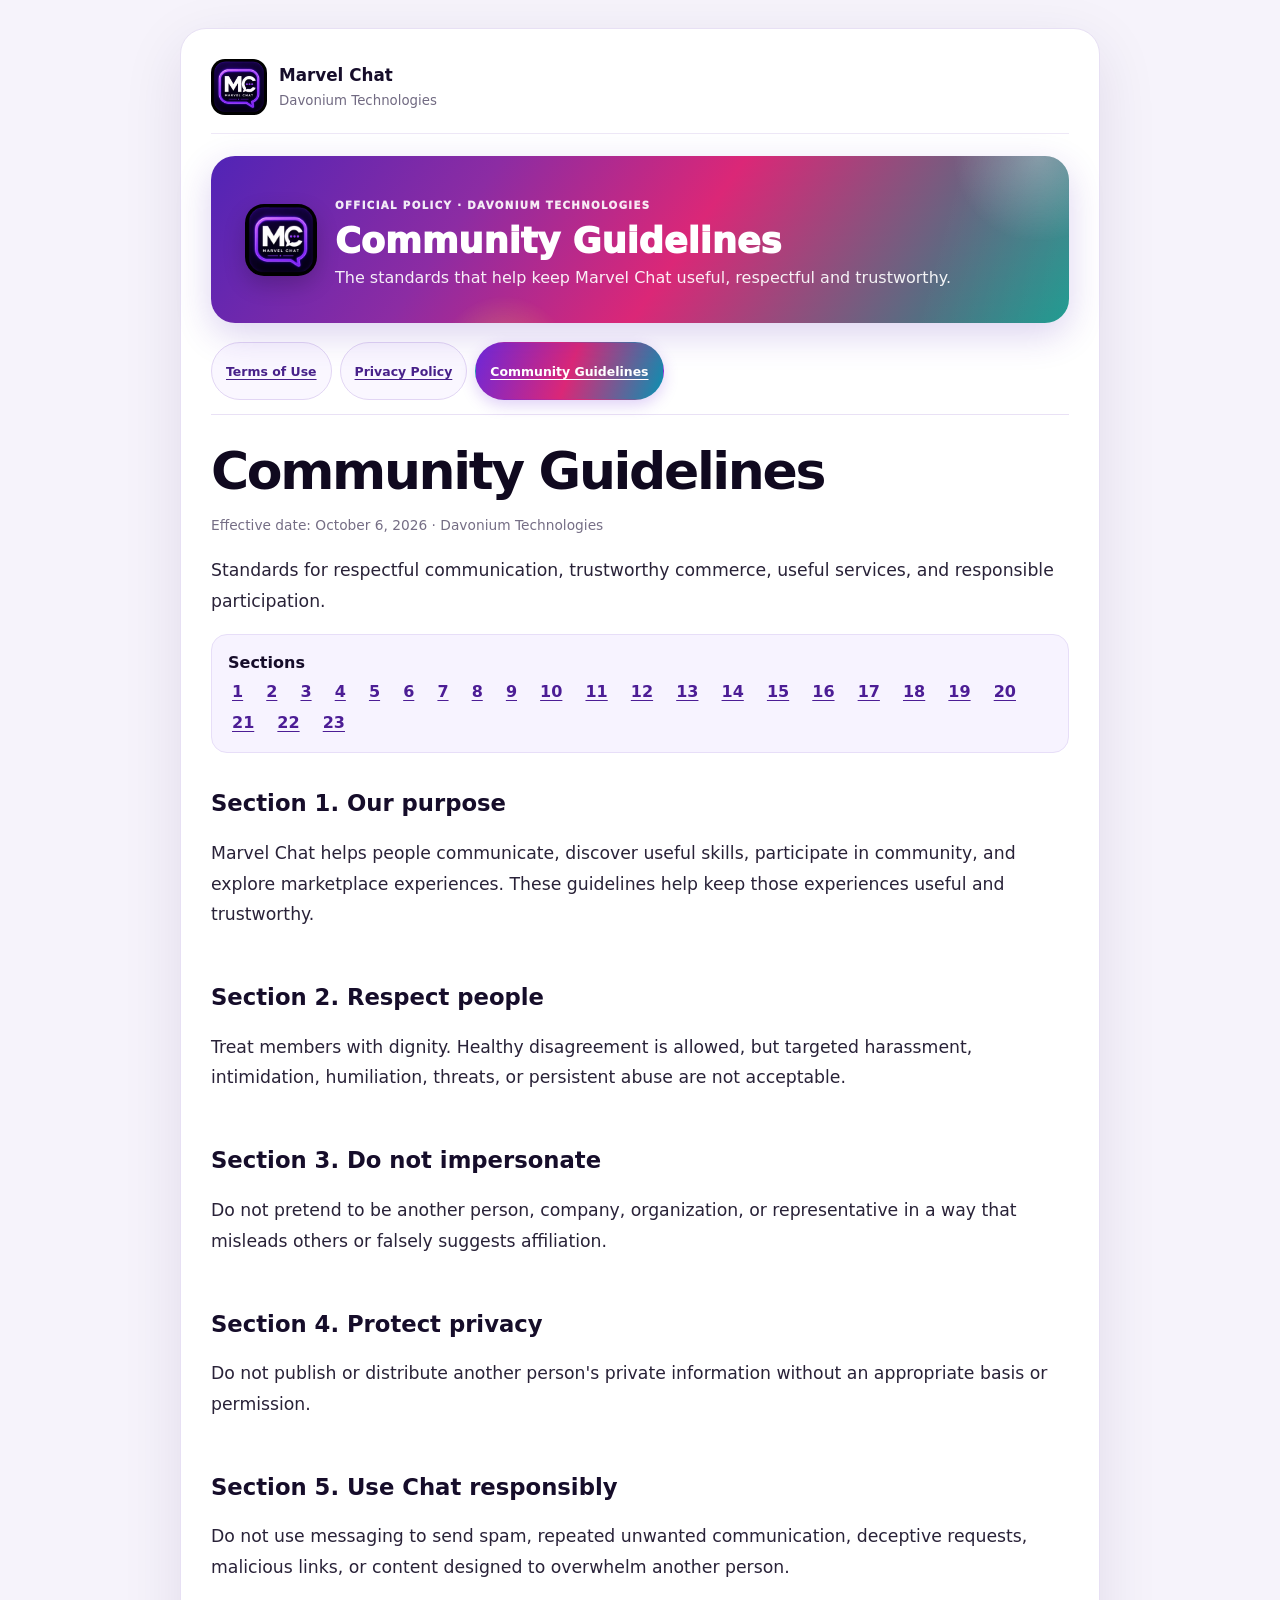
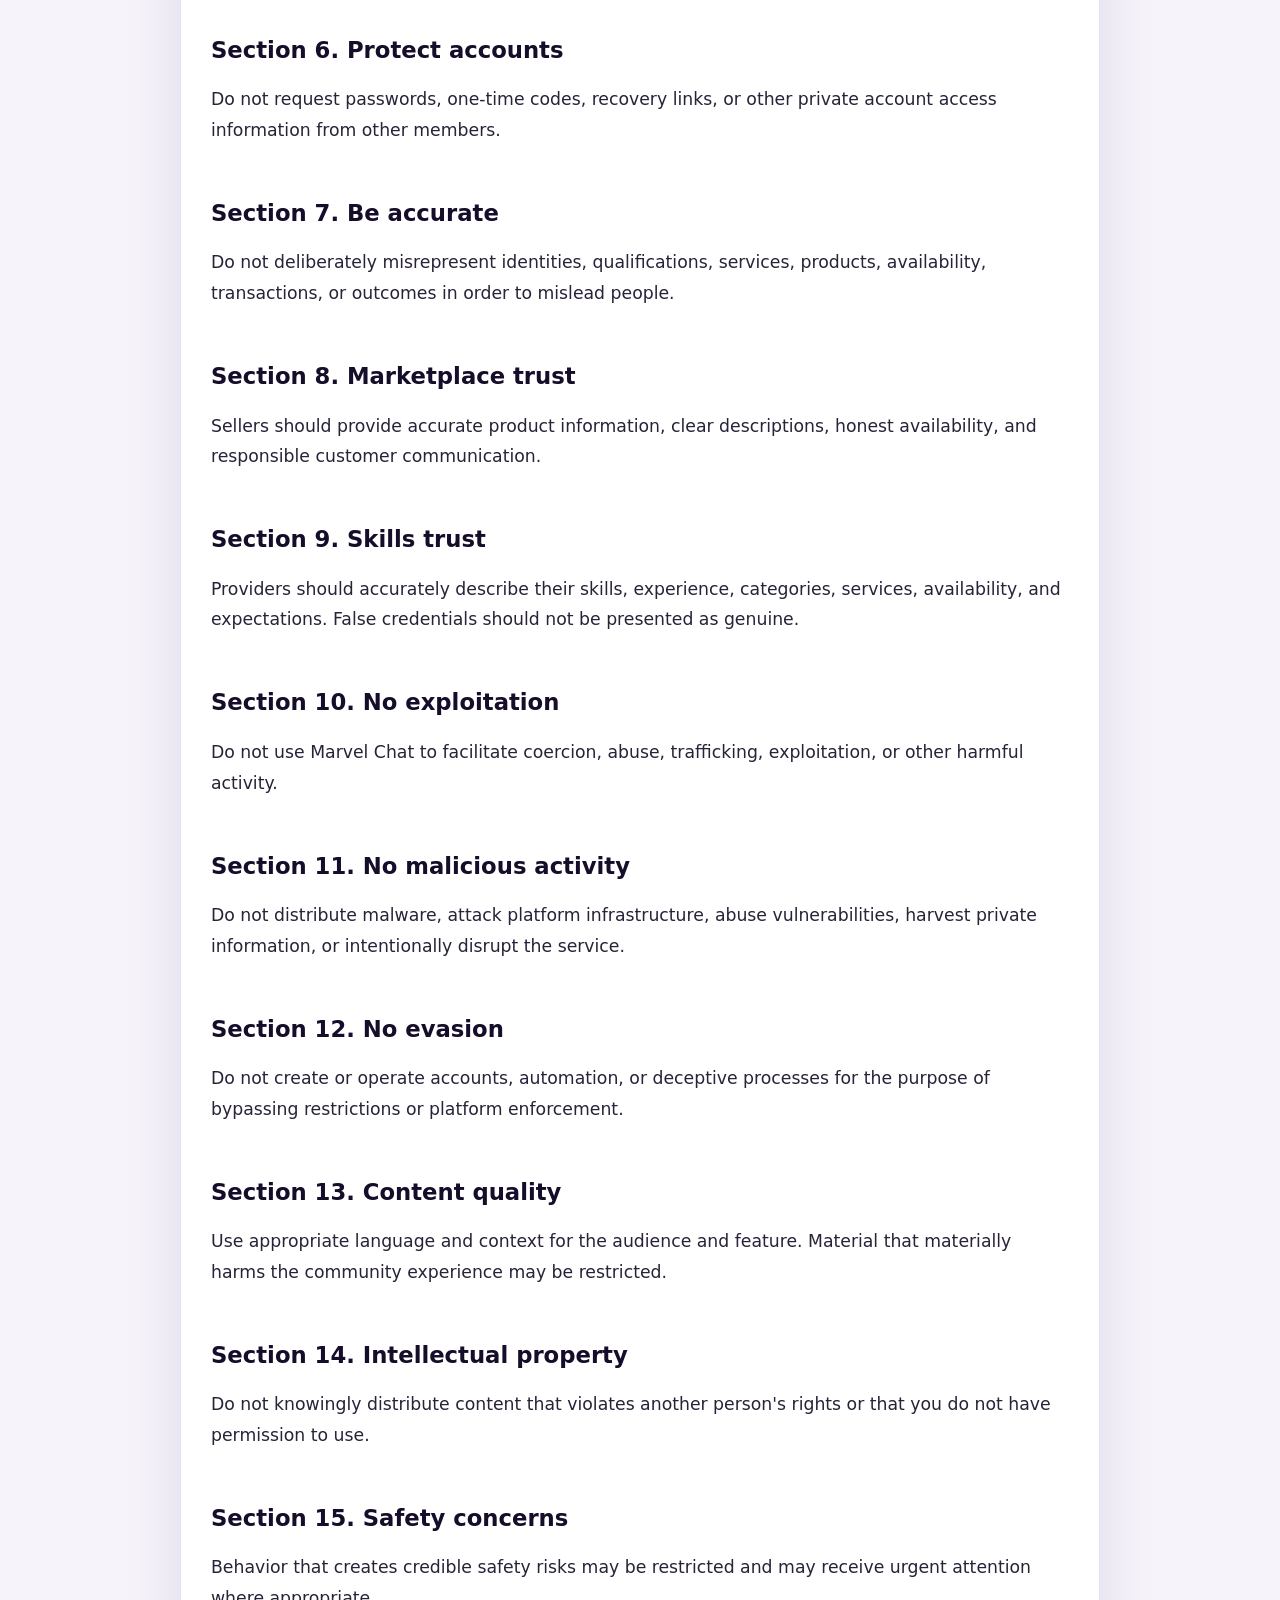
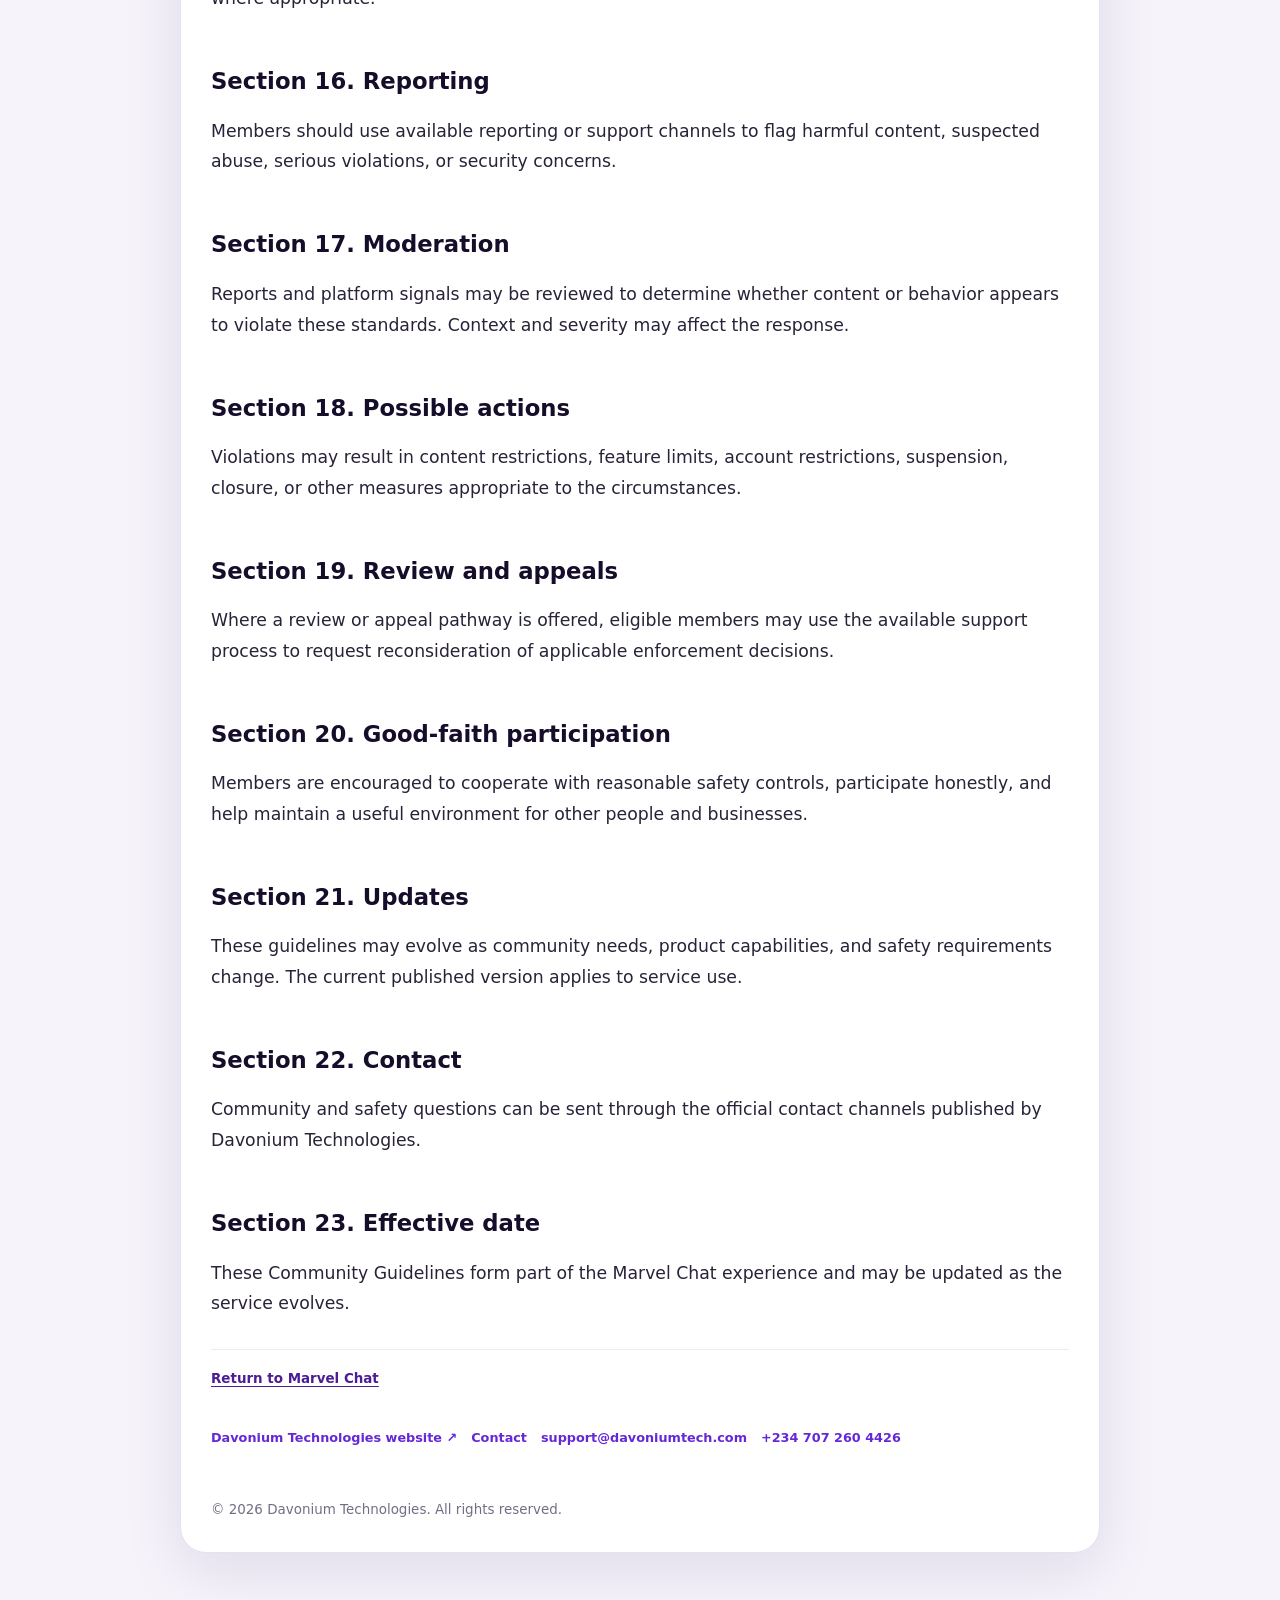
==== commit cb80645b: "Integrate Davonium links and PWA reliability 2026-10-15" ====
--- a/community-guidelines.html
+++ b/community-guidelines.html
@@ -17,6 +17,7 @@
 @keyframes legal-hero-sheen{0%,20%{background-position:130% 0}70%,100%{background-position:-25% 0}}@keyframes legal-hero-float{0%,100%{transform:translateY(0)}50%{transform:translateY(-3px)}}
 @media(max-width:560px){.legal-page-hero{grid-template-columns:52px minmax(0,1fr);gap:12px;padding:19px 14px;border-radius:19px}.legal-page-hero img{width:52px;height:52px;border-radius:14px}.legal-page-hero h2{font-size:1.4rem}.legal-policy-nav{gap:6px}.legal-policy-nav a{flex:1 1 auto;padding:8px 10px;font-size:.72rem}}
 @media(prefers-reduced-motion:reduce){.legal-page-hero:before,.legal-page-hero img{animation:none!important}}
+.company-contact-links{display:flex;flex-wrap:wrap;gap:8px 14px;margin:13px 0 5px;font-size:.8rem}.company-contact-links a{color:var(--accent,#6527d8);font-weight:750;text-decoration:none}.company-contact-links a:hover{text-decoration:underline}@media(max-width:560px){.company-contact-links{font-size:.72rem;gap:7px 10px}}
 </style>
 </head>
 <body>
@@ -122,7 +123,7 @@
 <h2>Section 23. Effective date</h2>
 <p>These Community Guidelines form part of the Marvel Chat experience and may be updated as the service evolves.</p>
 </section>
-<div class="footer"><a href="./" data-return-marvel>Return to Marvel Chat</a><br><br>© 2026 Davonium Technologies. All rights reserved.</div>
+<div class="footer"><a href="./" data-return-marvel>Return to Marvel Chat</a><br><br><div class="company-contact-links" aria-label="Davonium Technologies contact links"><a href="https://www.davoniumtech.com/" target="_blank" rel="noopener noreferrer">Davonium Technologies website ↗</a><a href="https://www.davoniumtech.com/contact" target="_blank" rel="noopener noreferrer">Contact</a><a href="mailto:support@davoniumtech.com">support@davoniumtech.com</a><a href="tel:+2347072604426">+234 707 260 4426</a></div><br><br>© 2026 Davonium Technologies. All rights reserved.</div>
 </main>
   <script type="module" src="./js/legal-page.js"></script>
 </body>
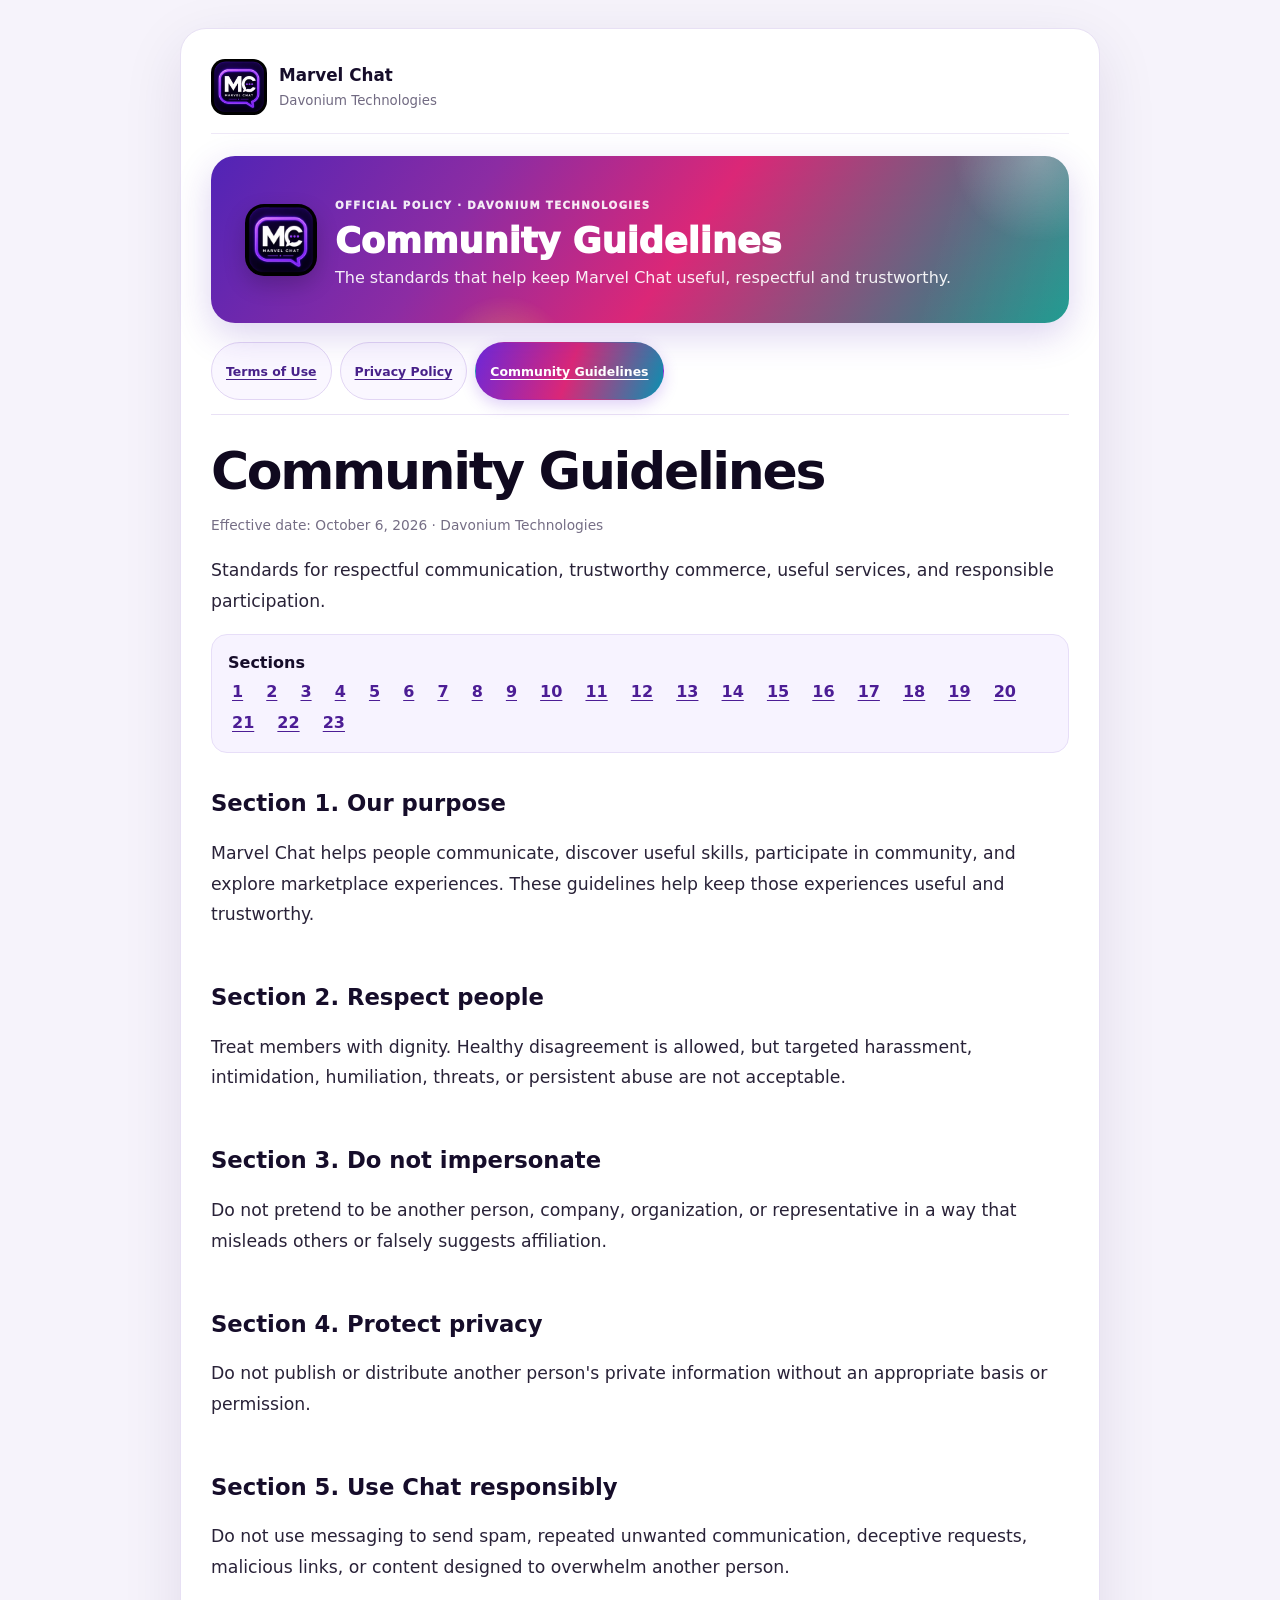
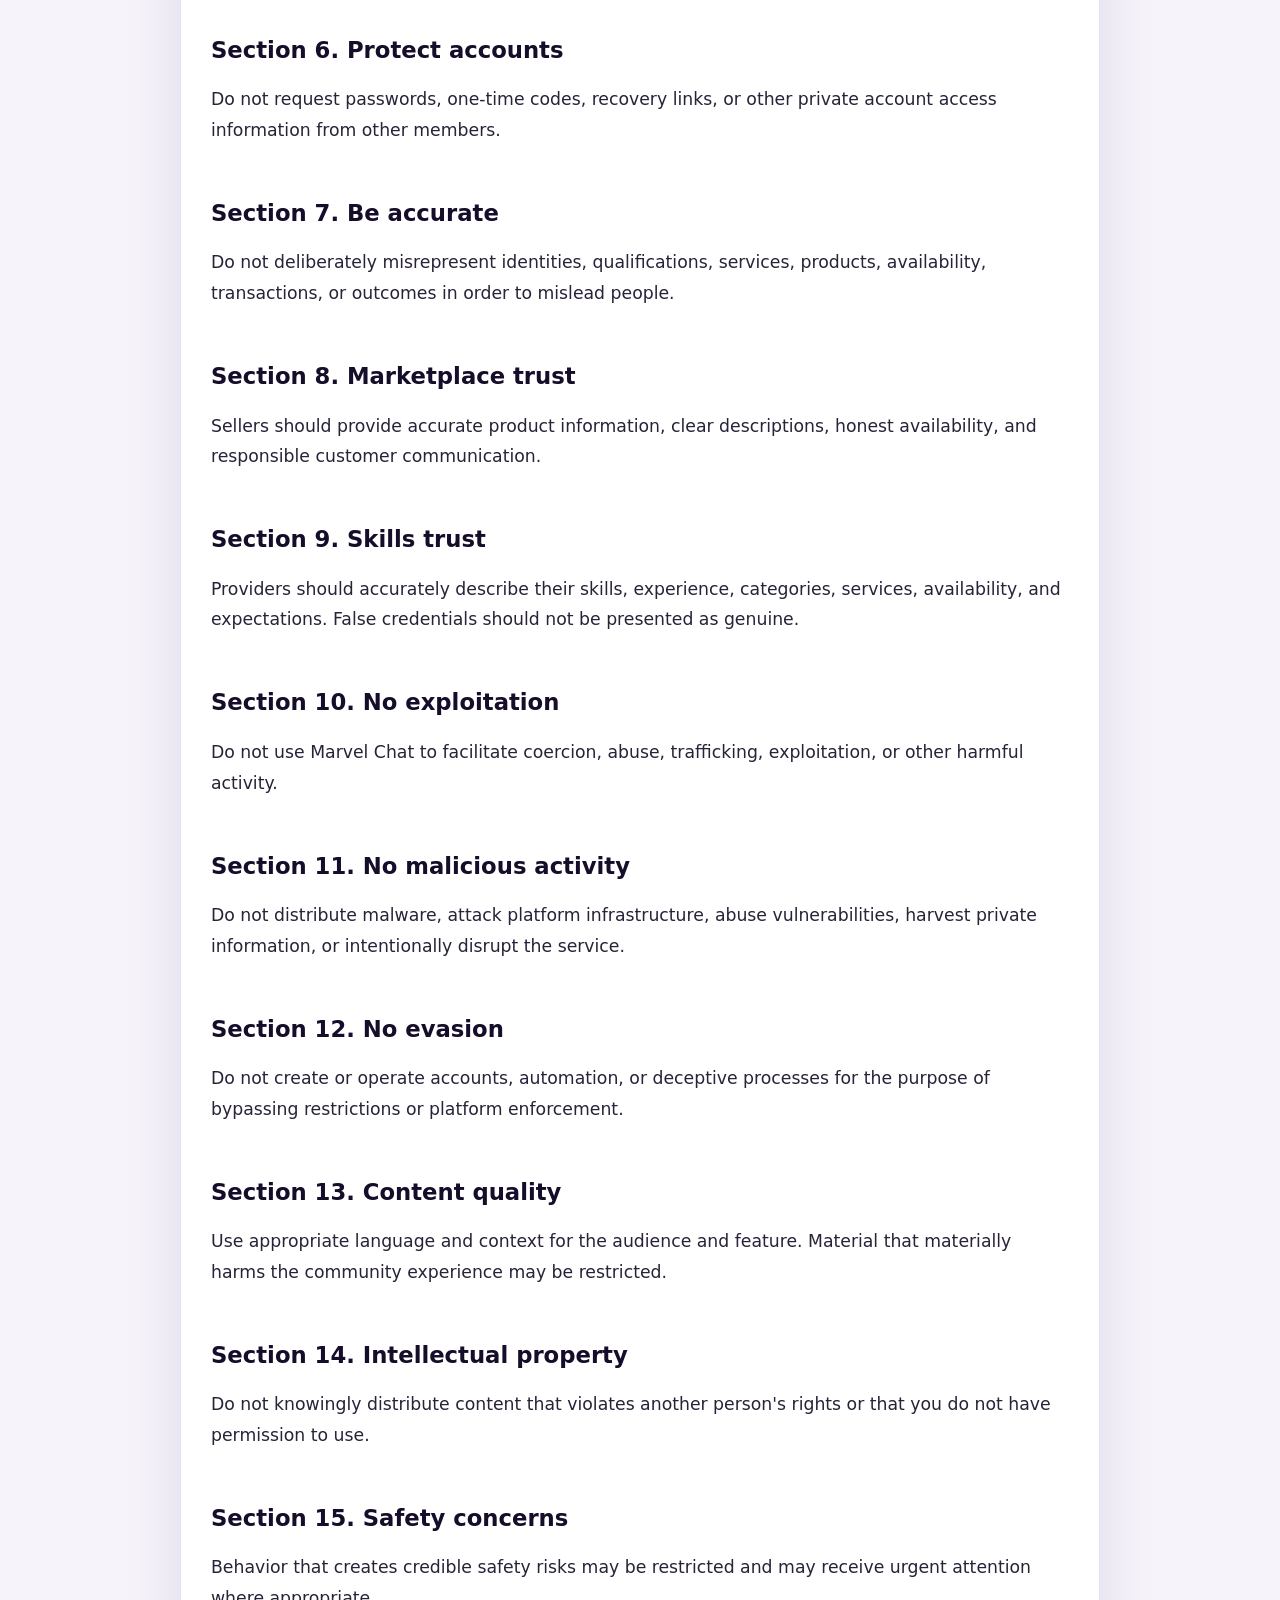
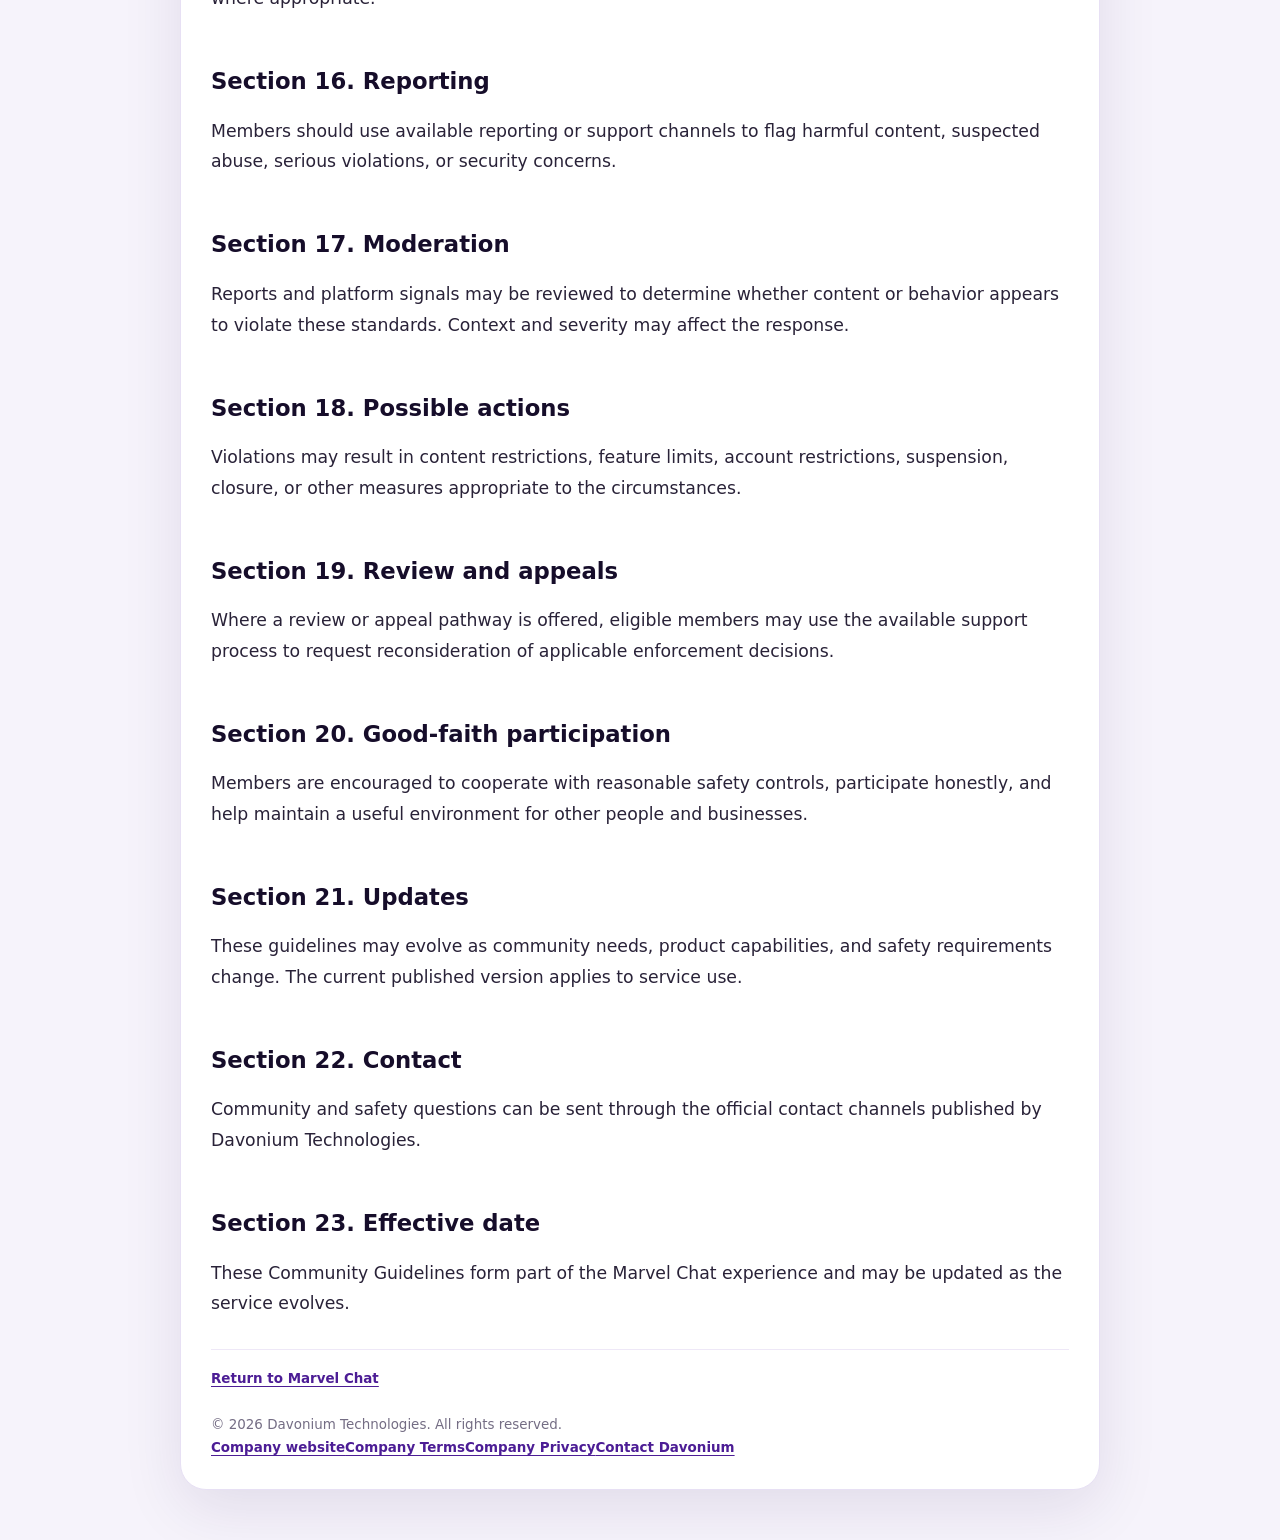
==== commit 57172669: "Integrate Marvel Chat production improvements 2026-10-16" ====
--- a/community-guidelines.html
+++ b/community-guidelines.html
@@ -17,7 +17,6 @@
 @keyframes legal-hero-sheen{0%,20%{background-position:130% 0}70%,100%{background-position:-25% 0}}@keyframes legal-hero-float{0%,100%{transform:translateY(0)}50%{transform:translateY(-3px)}}
 @media(max-width:560px){.legal-page-hero{grid-template-columns:52px minmax(0,1fr);gap:12px;padding:19px 14px;border-radius:19px}.legal-page-hero img{width:52px;height:52px;border-radius:14px}.legal-page-hero h2{font-size:1.4rem}.legal-policy-nav{gap:6px}.legal-policy-nav a{flex:1 1 auto;padding:8px 10px;font-size:.72rem}}
 @media(prefers-reduced-motion:reduce){.legal-page-hero:before,.legal-page-hero img{animation:none!important}}
-.company-contact-links{display:flex;flex-wrap:wrap;gap:8px 14px;margin:13px 0 5px;font-size:.8rem}.company-contact-links a{color:var(--accent,#6527d8);font-weight:750;text-decoration:none}.company-contact-links a:hover{text-decoration:underline}@media(max-width:560px){.company-contact-links{font-size:.72rem;gap:7px 10px}}
 </style>
 </head>
 <body>
@@ -123,7 +122,8 @@
 <h2>Section 23. Effective date</h2>
 <p>These Community Guidelines form part of the Marvel Chat experience and may be updated as the service evolves.</p>
 </section>
-<div class="footer"><a href="./" data-return-marvel>Return to Marvel Chat</a><br><br><div class="company-contact-links" aria-label="Davonium Technologies contact links"><a href="https://www.davoniumtech.com/" target="_blank" rel="noopener noreferrer">Davonium Technologies website ↗</a><a href="https://www.davoniumtech.com/contact" target="_blank" rel="noopener noreferrer">Contact</a><a href="mailto:support@davoniumtech.com">support@davoniumtech.com</a><a href="tel:+2347072604426">+234 707 260 4426</a></div><br><br>© 2026 Davonium Technologies. All rights reserved.</div>
+<div class="footer"><a href="./" data-return-marvel>Return to Marvel Chat</a><br><br>© 2026 Davonium Technologies. All rights reserved.
+<div class="corporate-links" aria-label="Davonium Technologies company links"><a href="https://www.davoniumtech.com/">Company website</a><a href="https://www.davoniumtech.com/legal/terms">Company Terms</a><a href="https://www.davoniumtech.com/legal/privacy">Company Privacy</a><a href="https://www.davoniumtech.com/contact">Contact Davonium</a></div></div>
 </main>
   <script type="module" src="./js/legal-page.js"></script>
 </body>
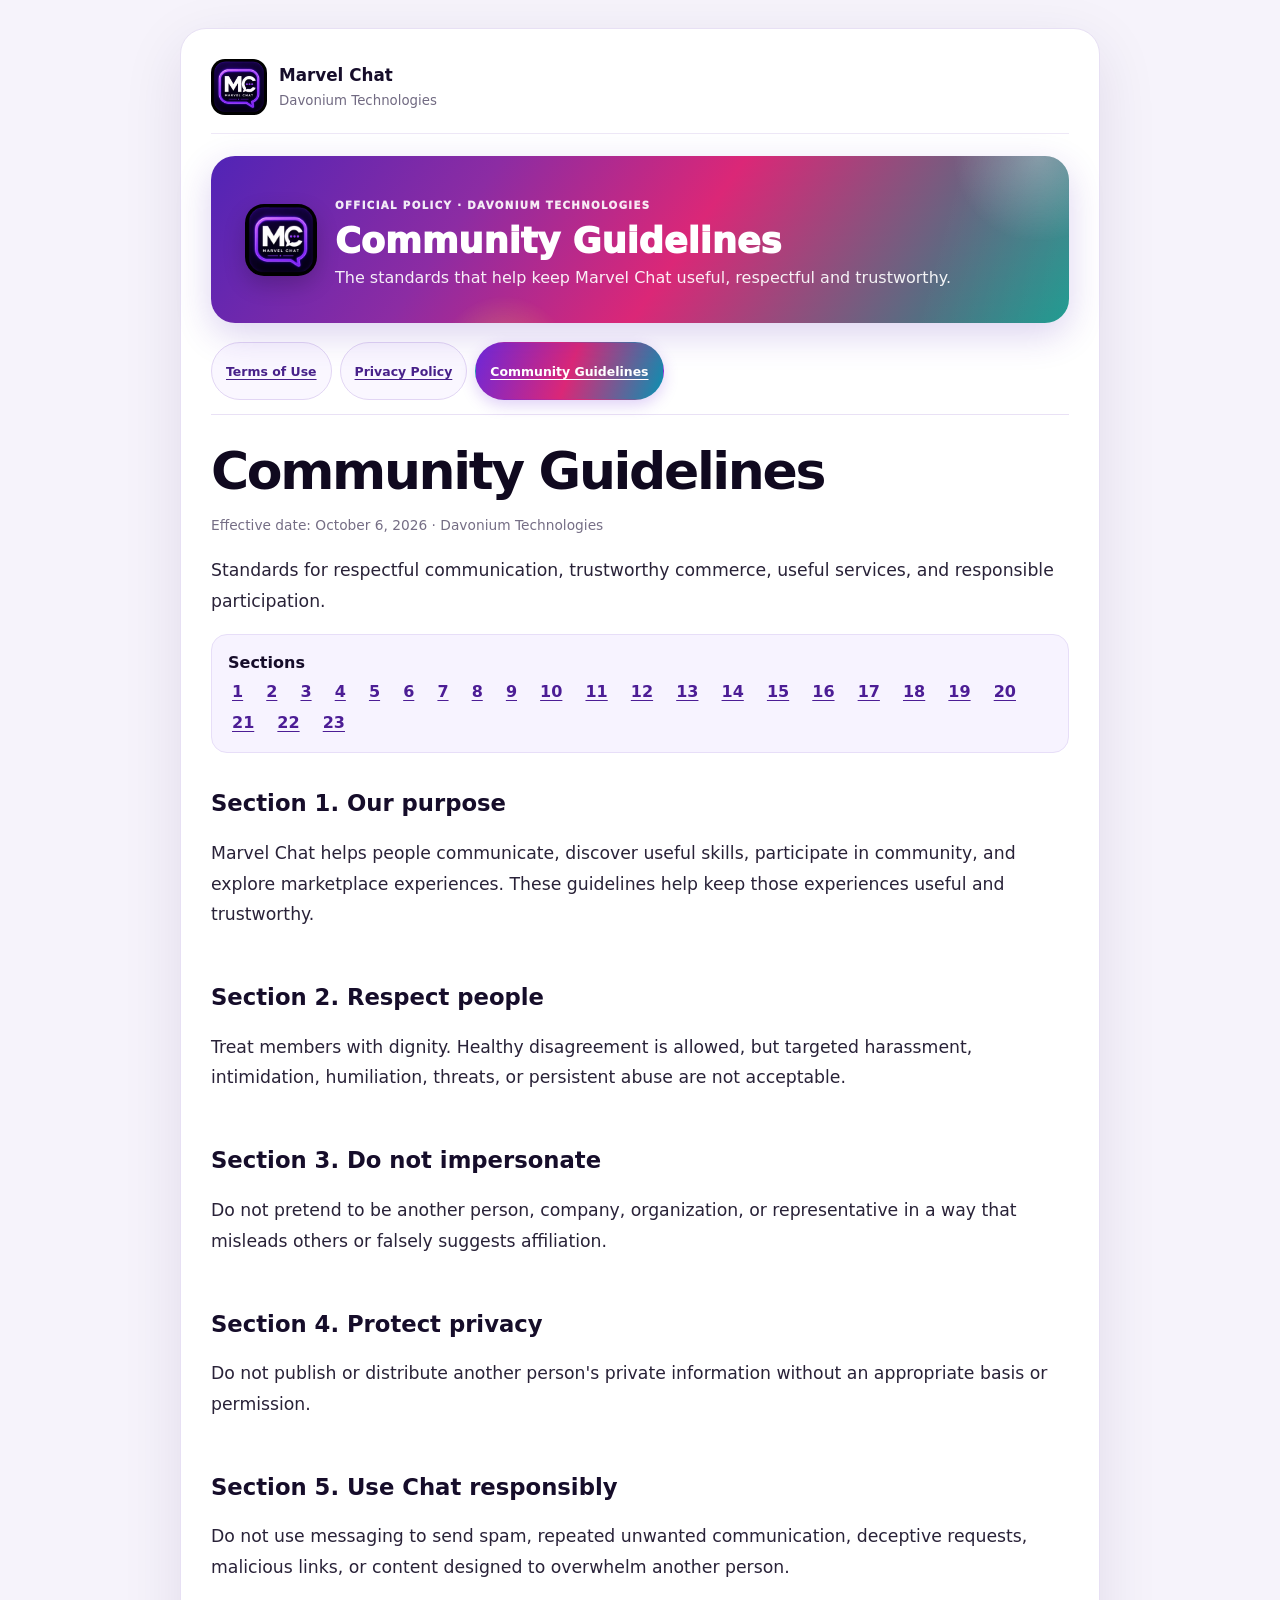
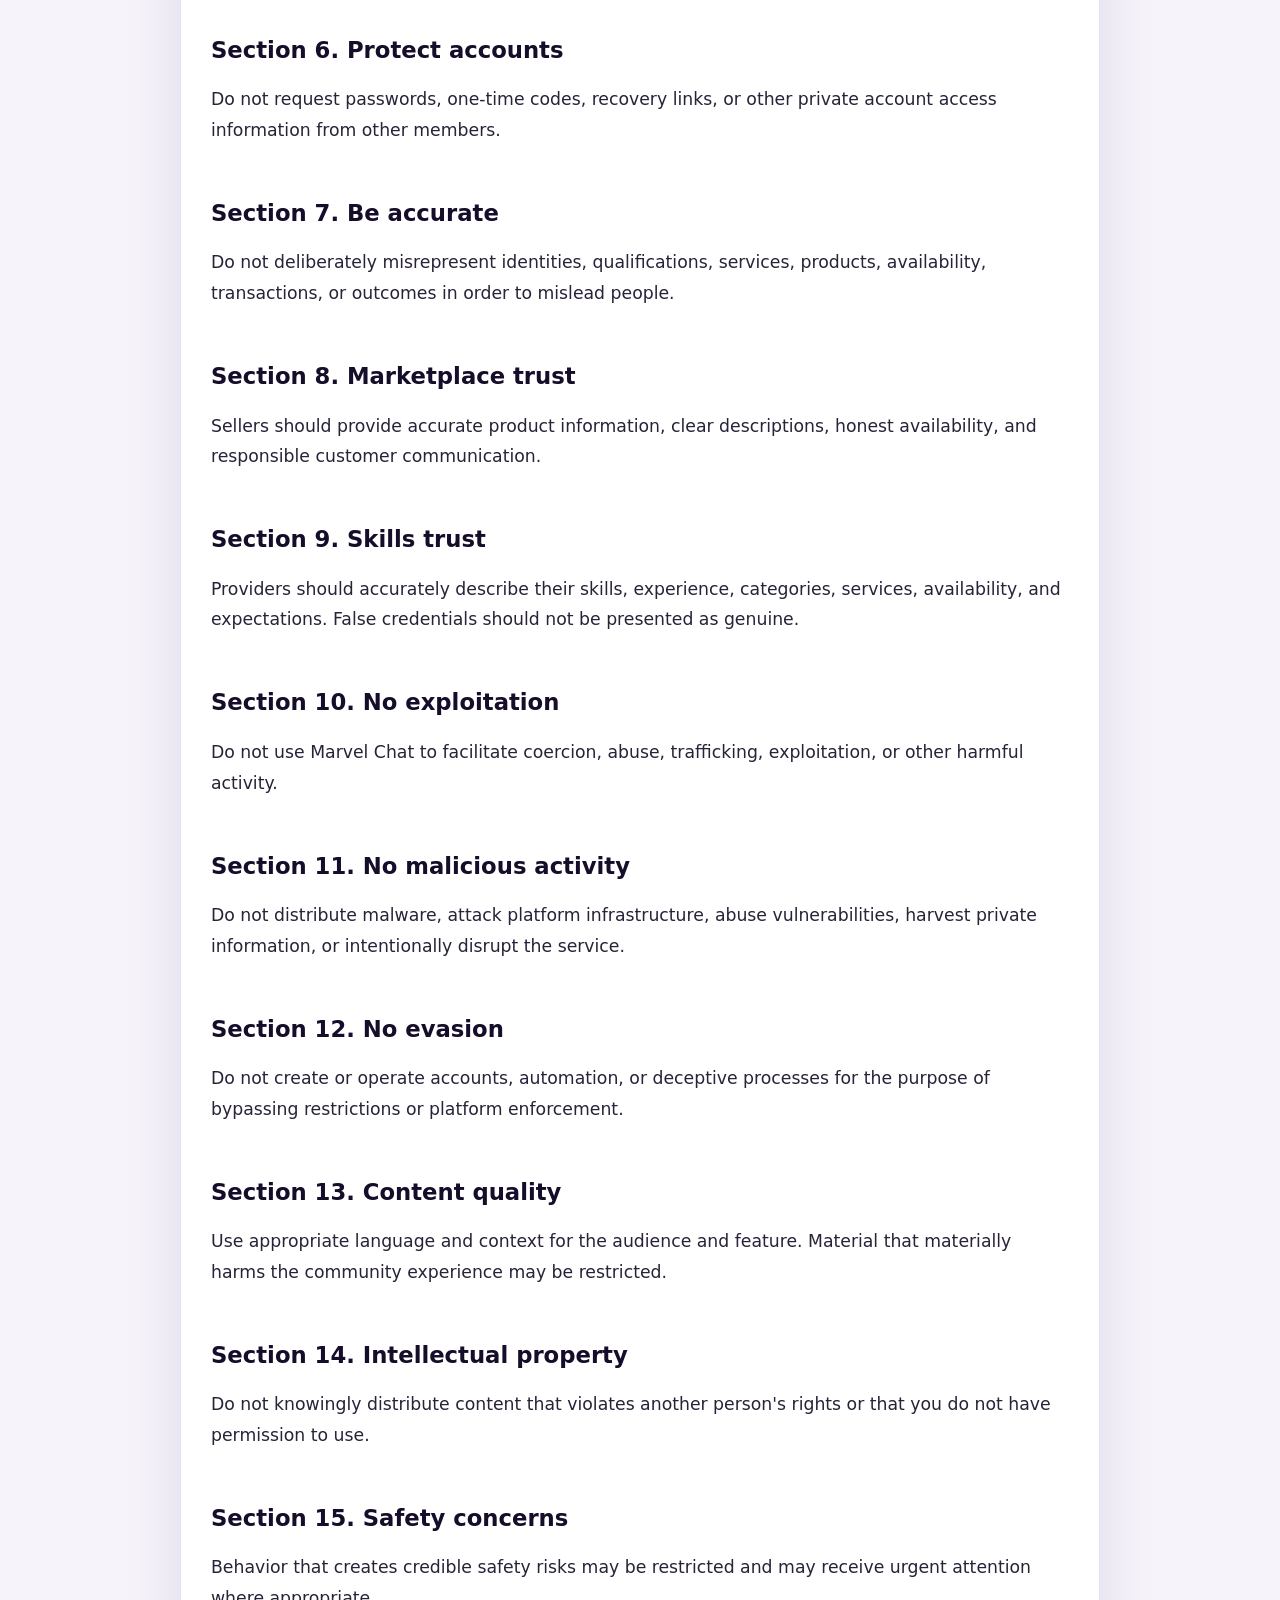
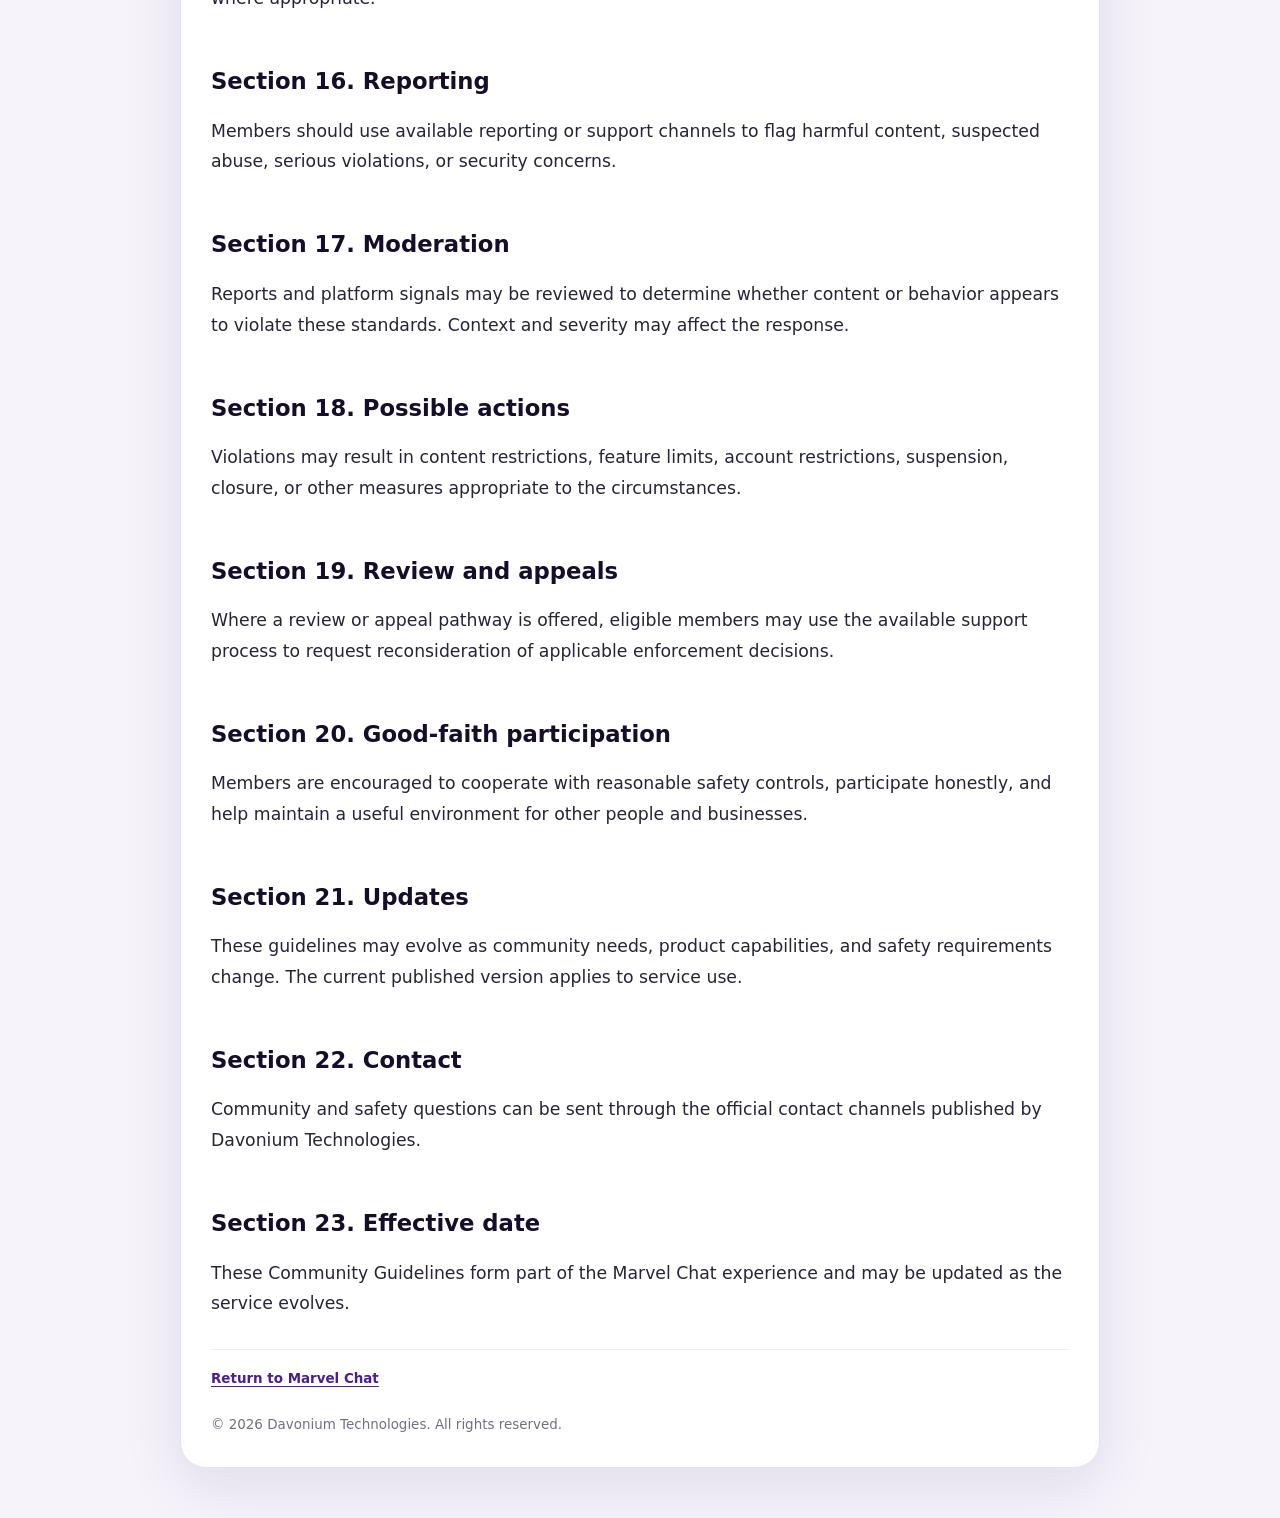
==== commit 5cf14f7d: "Marvel Chat production integration 2026-10-16" ====
--- a/community-guidelines.html
+++ b/community-guidelines.html
@@ -122,8 +122,7 @@
 <h2>Section 23. Effective date</h2>
 <p>These Community Guidelines form part of the Marvel Chat experience and may be updated as the service evolves.</p>
 </section>
-<div class="footer"><a href="./" data-return-marvel>Return to Marvel Chat</a><br><br>© 2026 Davonium Technologies. All rights reserved.
-<div class="corporate-links" aria-label="Davonium Technologies company links"><a href="https://www.davoniumtech.com/">Company website</a><a href="https://www.davoniumtech.com/legal/terms">Company Terms</a><a href="https://www.davoniumtech.com/legal/privacy">Company Privacy</a><a href="https://www.davoniumtech.com/contact">Contact Davonium</a></div></div>
+<div class="footer"><a href="./" data-return-marvel>Return to Marvel Chat</a><br><br>© 2026 Davonium Technologies. All rights reserved.</div>
 </main>
   <script type="module" src="./js/legal-page.js"></script>
 </body>
